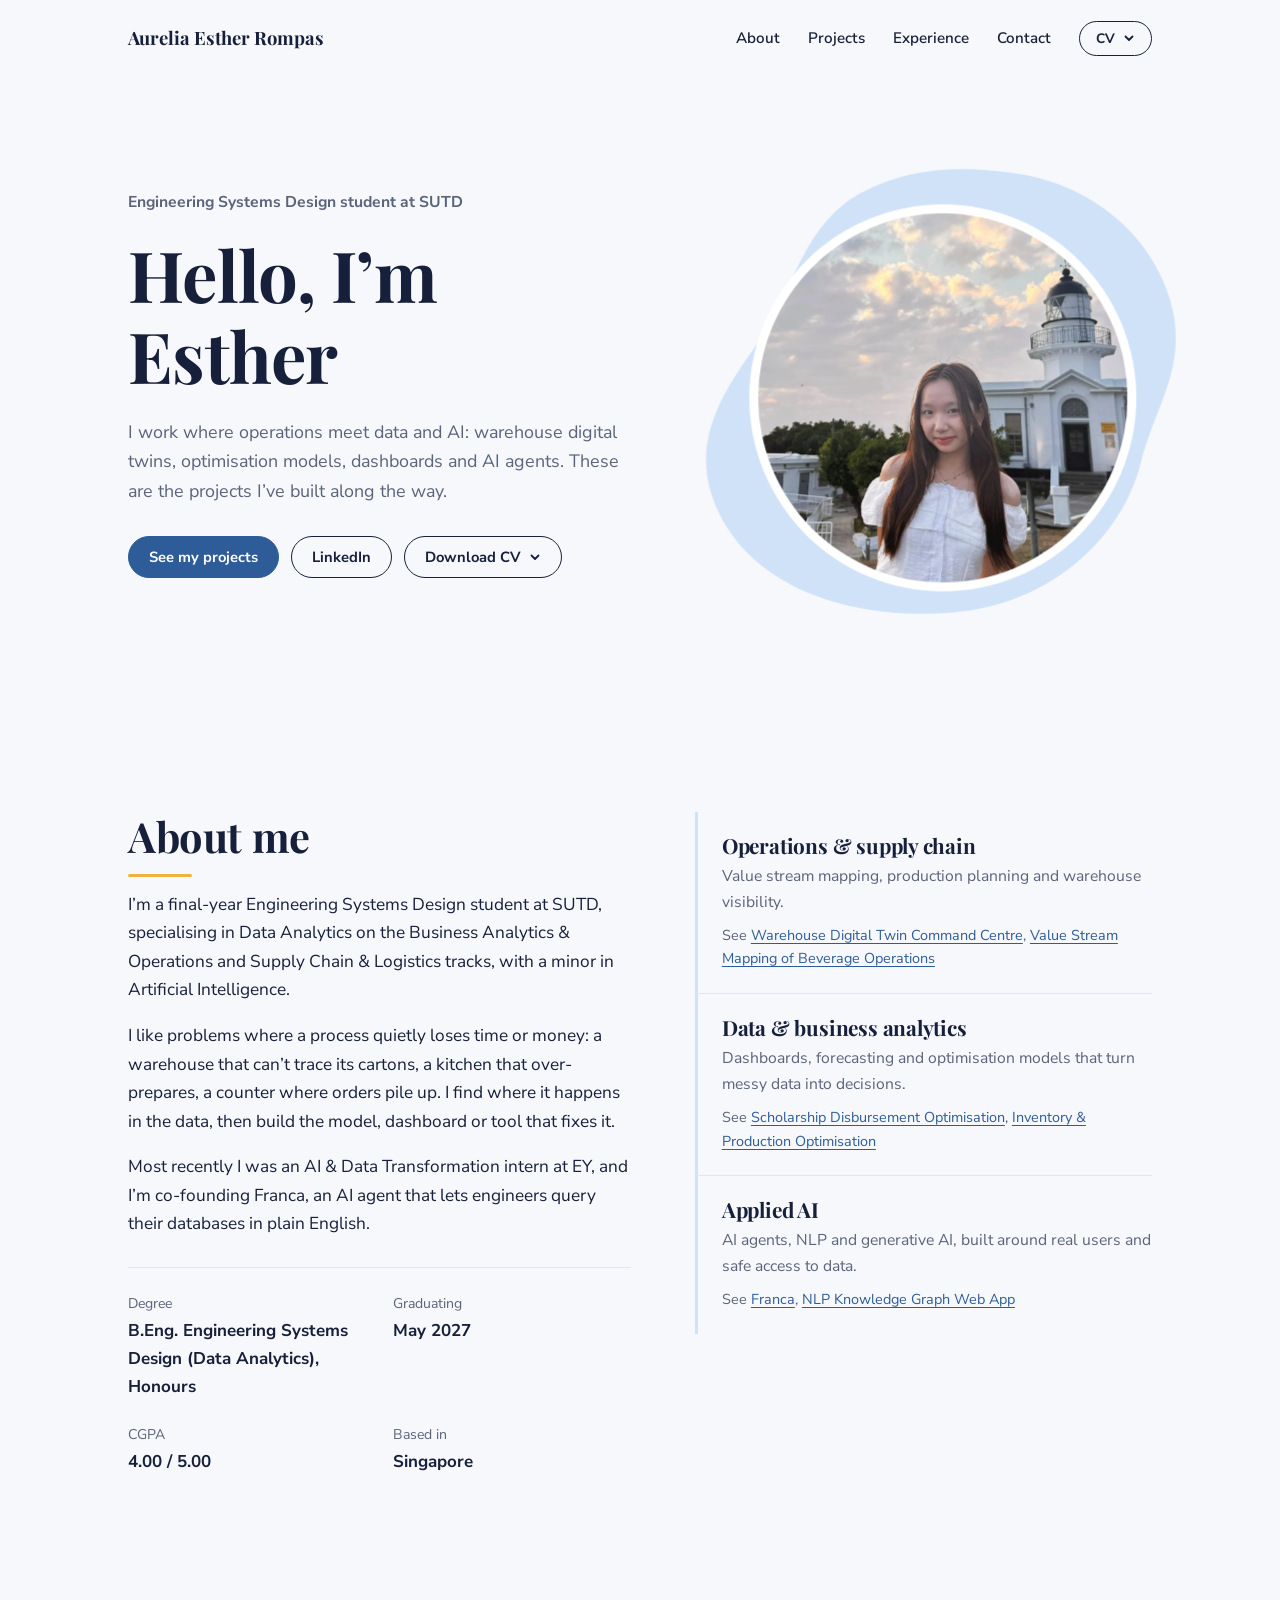
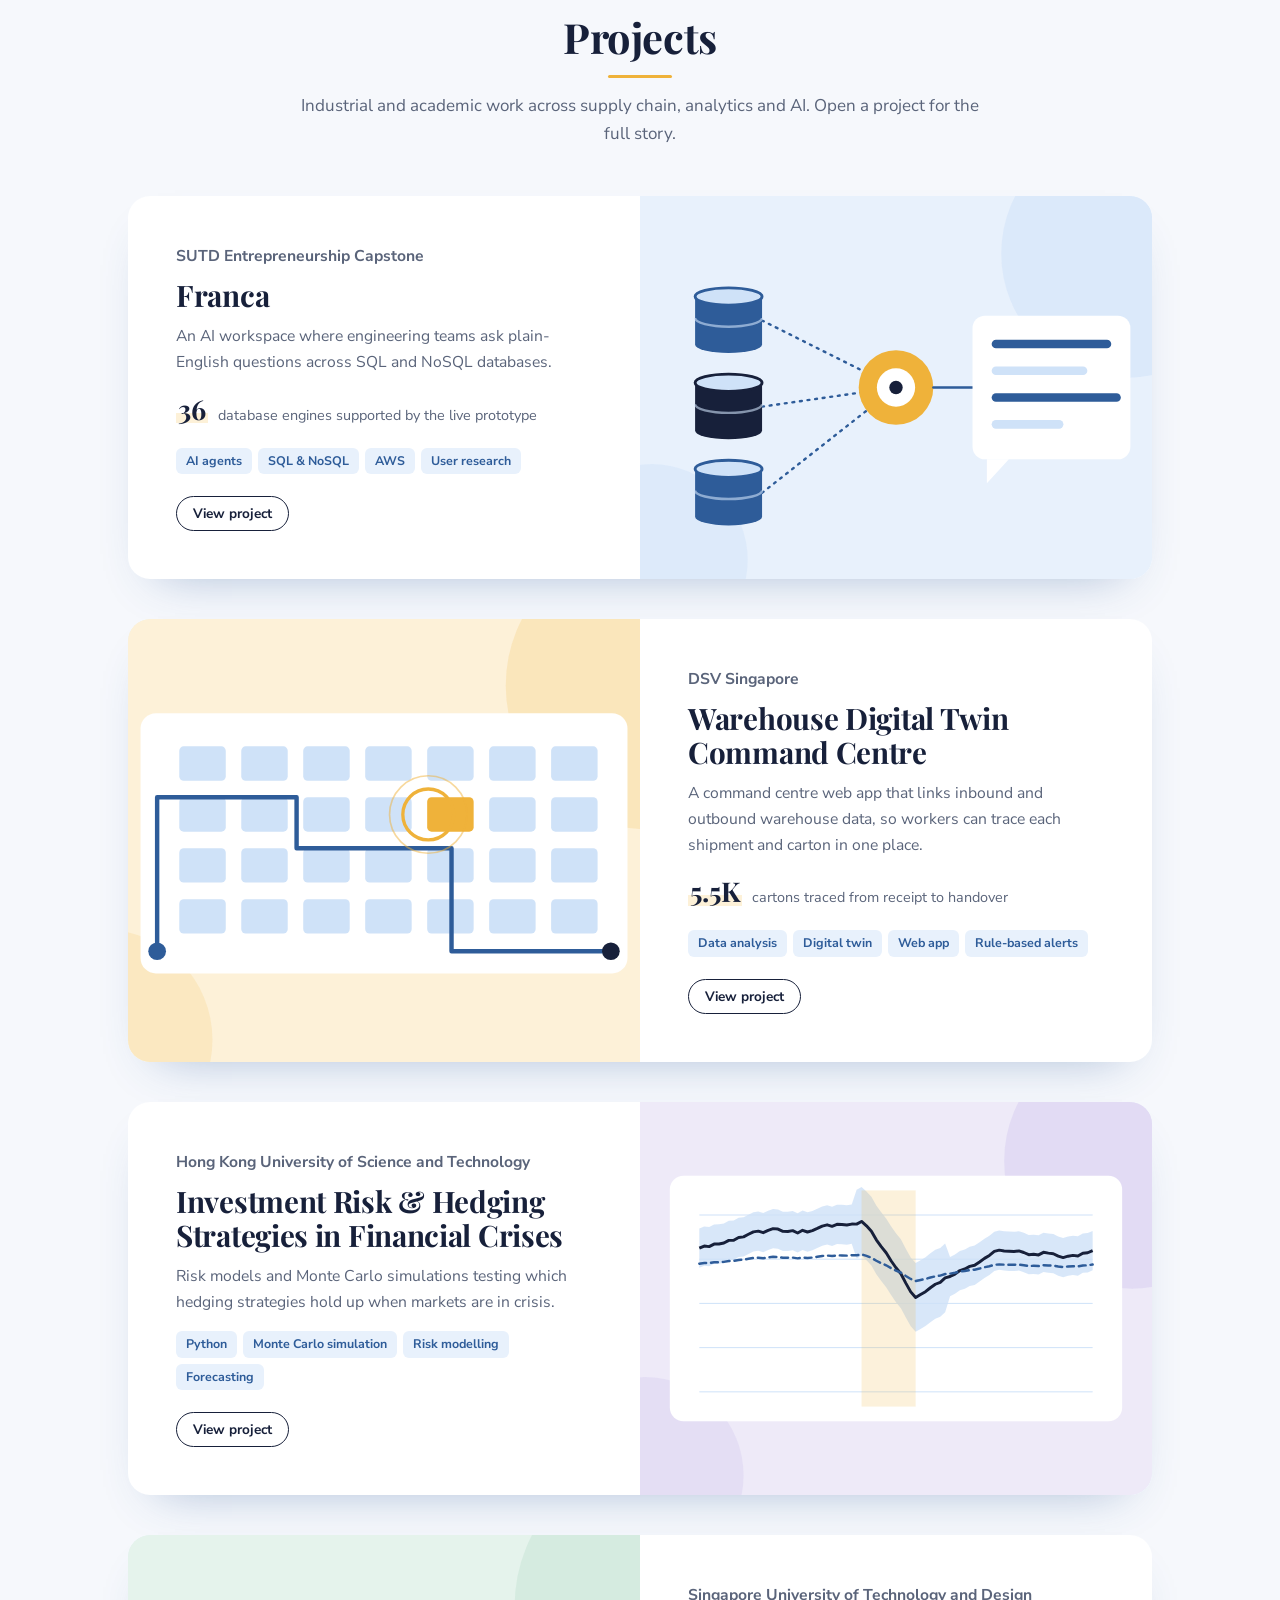
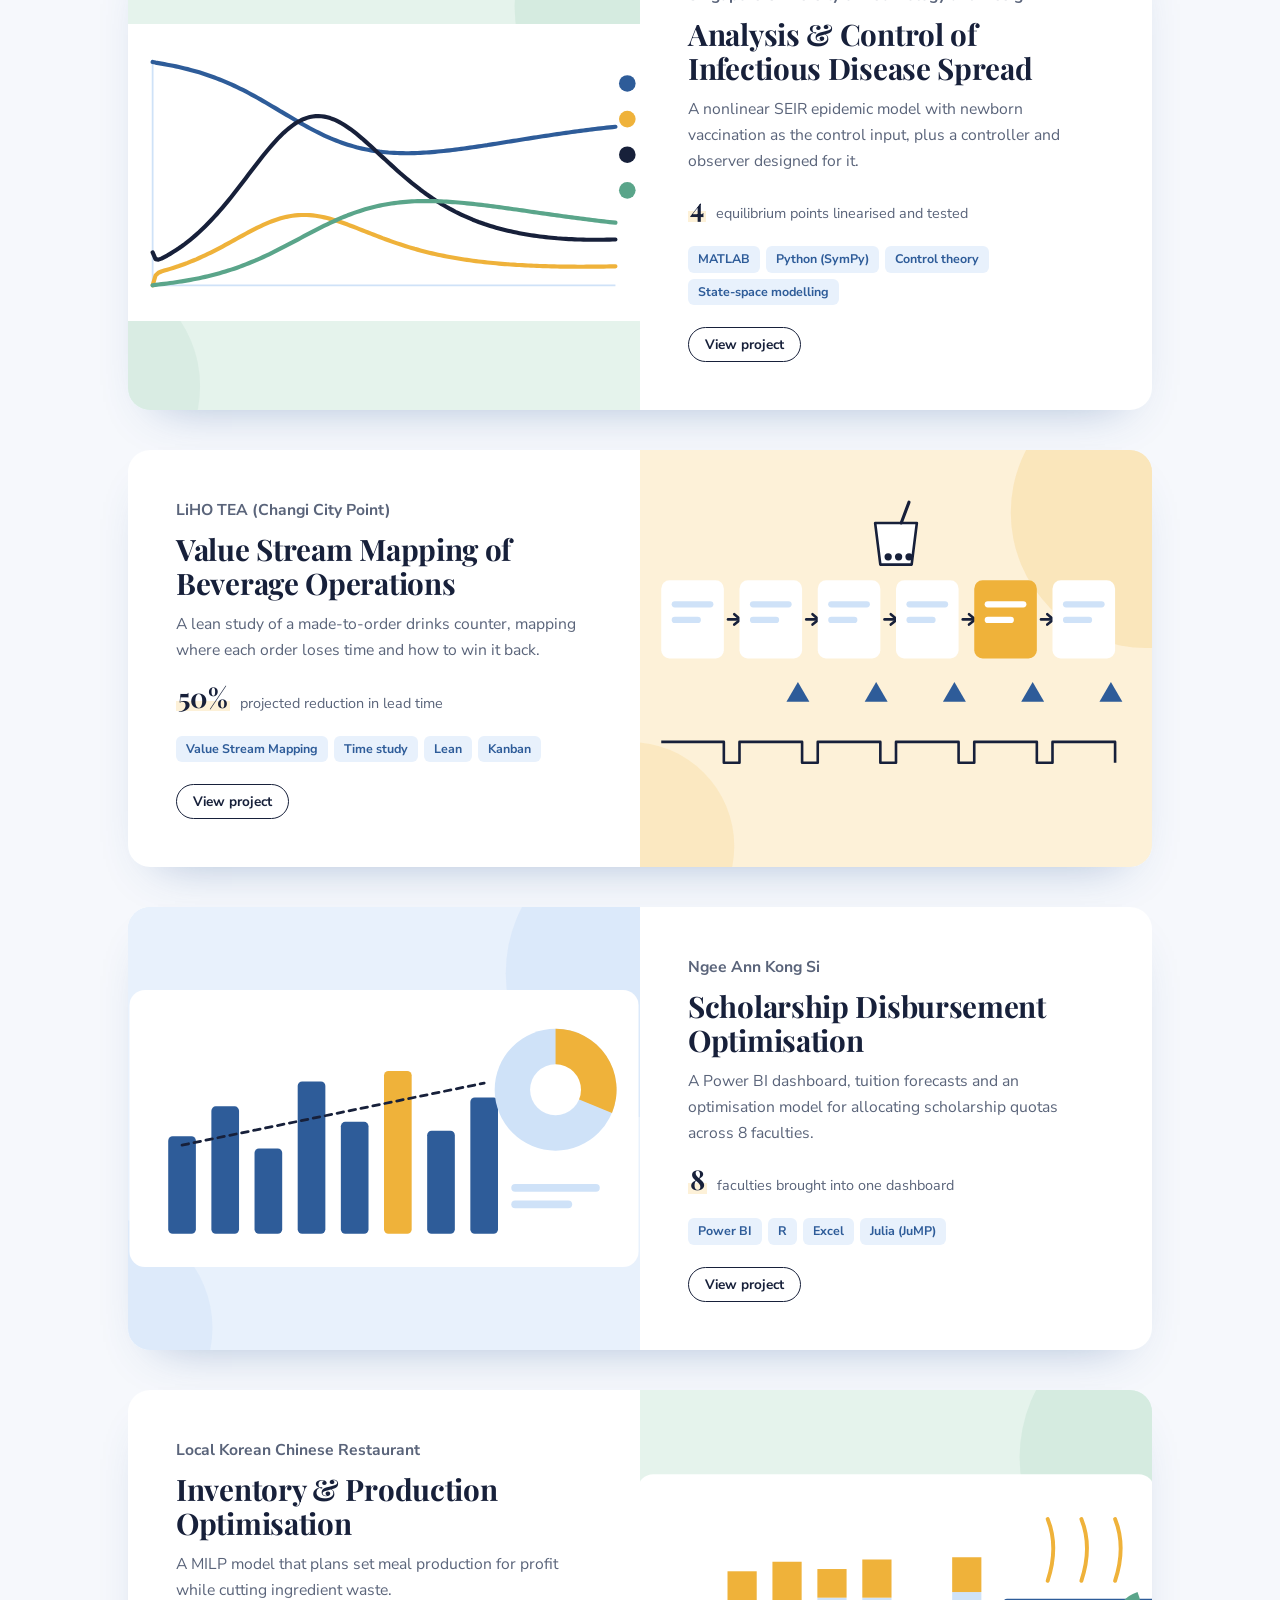
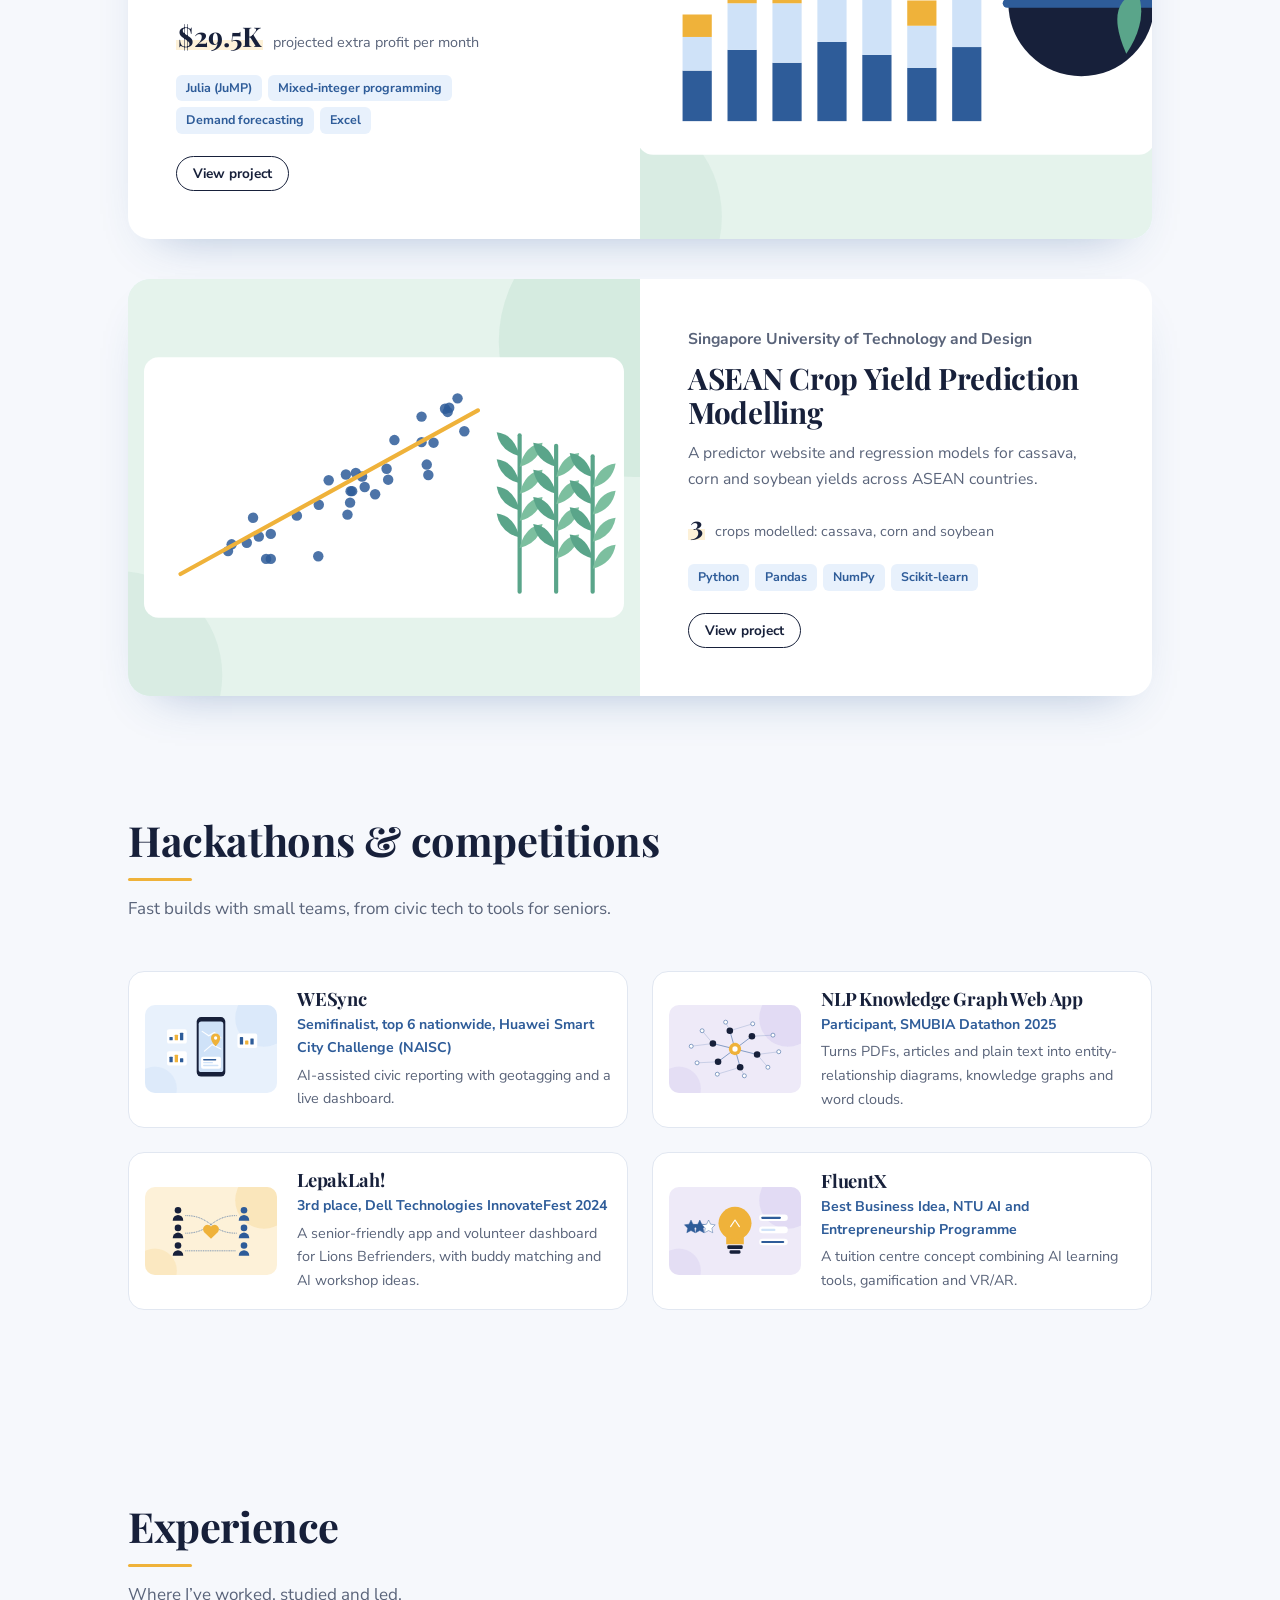
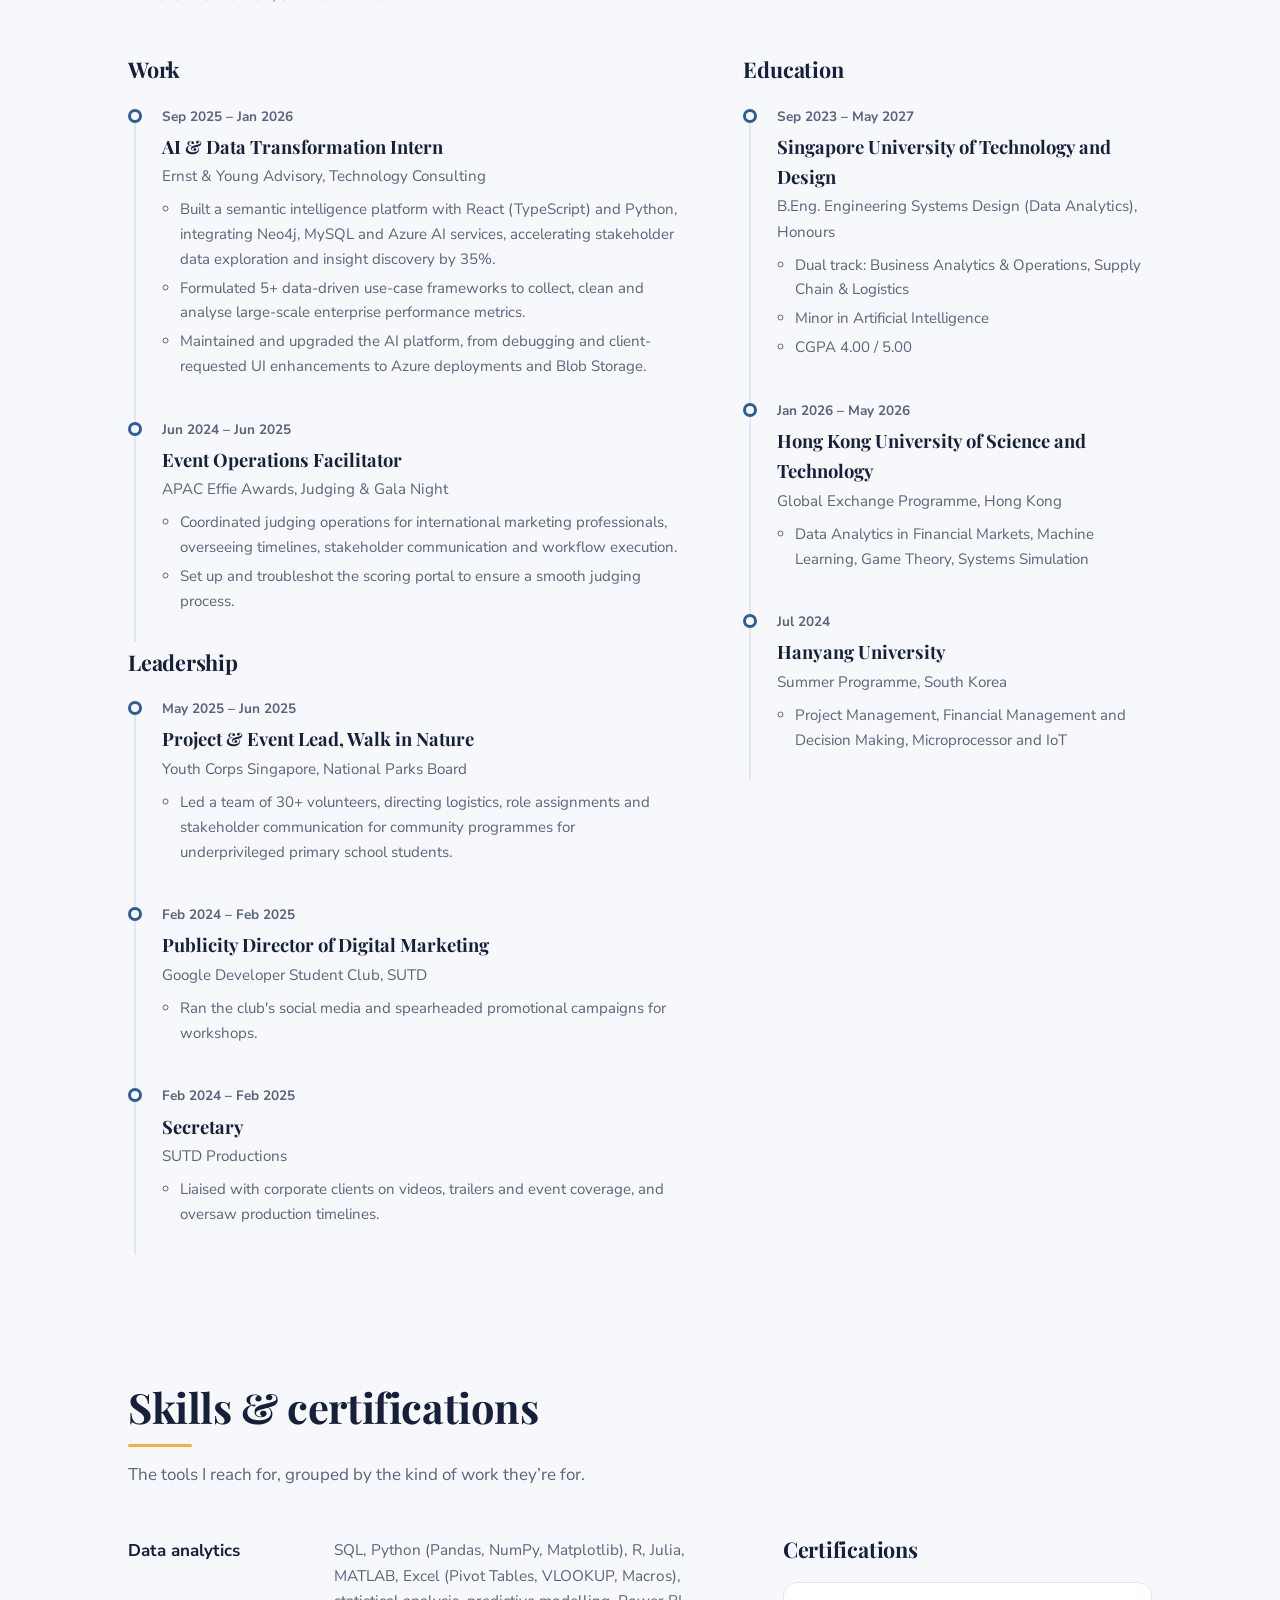
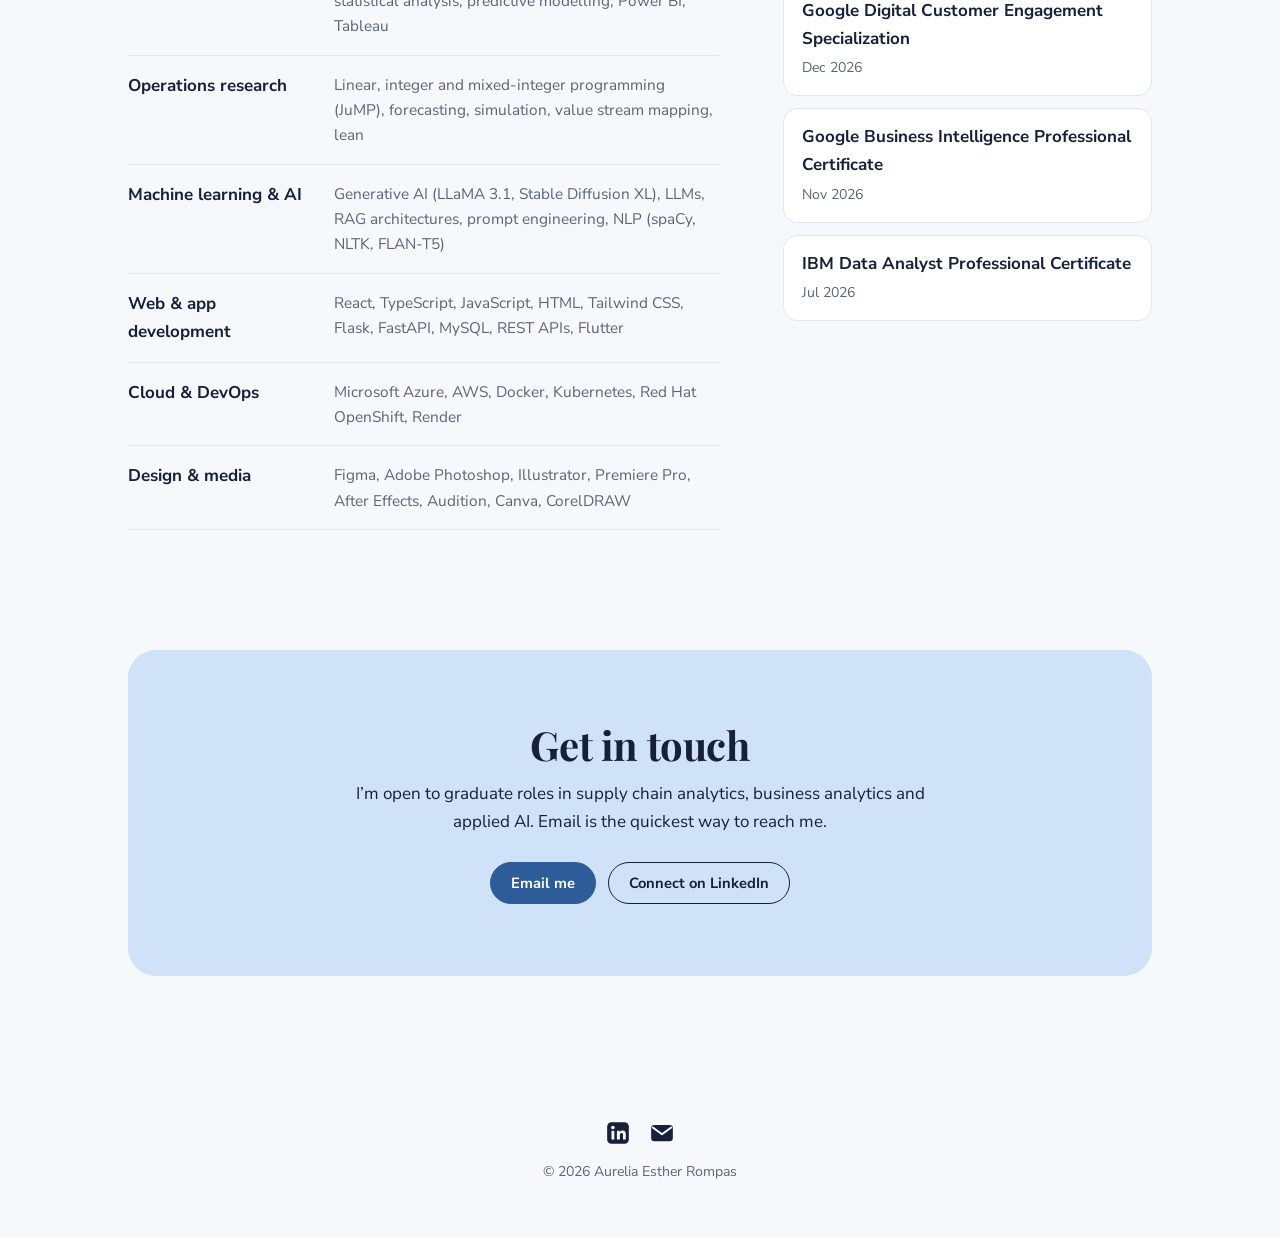
==== index.html @ e9139adc "Add files via upload intial commit" ====
<!DOCTYPE html>
<html lang="en">
<head>
  <meta charset="utf-8">
  <meta name="viewport" content="width=device-width, initial-scale=1">
  <title>Aurelia Rompas | Supply chain, analytics and AI</title>
  <meta name="description" content="Portfolio of Aurelia Esther Rompas, Engineering Systems Design student at SUTD working across supply chain, data analytics and AI.">
  <meta property="og:title" content="Aurelia Rompas | Supply chain, analytics and AI">
  <meta property="og:description" content="Portfolio of Aurelia Esther Rompas, Engineering Systems Design student at SUTD working across supply chain, data analytics and AI.">
  <link rel="icon" href="assets/img/favicon.svg" type="image/svg+xml">
  <link rel="preconnect" href="https://fonts.googleapis.com">
  <link rel="preconnect" href="https://fonts.gstatic.com" crossorigin>
  <link href="https://fonts.googleapis.com/css2?family=Nunito+Sans:opsz,wght@6..12,400;6..12,600;6..12,700;6..12,800&family=Playfair+Display:wght@600;700&display=swap" rel="stylesheet">
  <link rel="stylesheet" href="assets/css/style.css">
</head>
<body>
  <a class="skip-link" href="#main">Skip to content</a>
  <header class="site-nav">
    <div class="wrap">
      <a class="brand" href="index.html">Aurelia Esther Rompas</a>
      <button class="nav-toggle" type="button" aria-expanded="false" aria-controls="nav-links">Menu</button>
      <ul class="nav-links" id="nav-links">
        <li><a href="#about">About</a></li>
        <li><a href="#projects">Projects</a></li>
        <li><a href="#experience">Experience</a></li>
        <li><a href="#contact">Contact</a></li>
        <li><div class="cv-menu">
          <!-- CV versions: put the PDFs in assets/cv/ with these file names -->
          <button class="btn btn-small" type="button" aria-expanded="false" aria-controls="cv-nav">CV<svg class="caret" viewBox="0 0 12 12" aria-hidden="true"><path d="M2.5 4.5L6 8l3.5-3.5" fill="none" stroke="currentColor" stroke-width="1.8" stroke-linecap="round" stroke-linejoin="round"/></svg></button>
          <ul class="cv-options" id="cv-nav" hidden>
            <li><a href="assets/cv/Aurelia_Rompas_CV_General.pdf" target="_blank" rel="noopener">General</a></li>
            <li><a href="assets/cv/Aurelia_Rompas_CV_Operations_Supply_Chain.pdf" target="_blank" rel="noopener">Operations / supply chain analyst</a></li>
            <li><a href="assets/cv/Aurelia_Rompas_CV_Data_Business_Analyst.pdf" target="_blank" rel="noopener">Data / business analyst</a></li>
            <li><a href="assets/cv/Aurelia_Rompas_CV_AI_Data_Science.pdf" target="_blank" rel="noopener">AI / data science</a></li>
          </ul>
        </div></li>
      </ul>
    </div>
  </header>

  <main id="main">
    <!-- ================= HERO ================= -->
    <section class="hero" aria-labelledby="hero-title">
      <div class="wrap">
        <div class="hero-copy">
          <p class="hero-kicker">Engineering Systems Design student at SUTD</p>
          <h1 id="hero-title">Hello, I&rsquo;m Esther</h1>
          <p class="hero-lede">I work where operations meet data and AI: warehouse digital twins, optimisation models, dashboards and AI agents. These are the projects I&rsquo;ve built along the way.</p>
          <div class="hero-actions">
            <a class="btn btn-primary" href="#projects">See my projects</a>
            <a class="btn" href="https://www.linkedin.com/in/aureliaesther/" target="_blank" rel="noopener">LinkedIn</a>
            <div class="cv-menu">
          <!-- CV versions: put the PDFs in assets/cv/ with these file names -->
          <button class="btn" type="button" aria-expanded="false" aria-controls="cv-hero">Download CV<svg class="caret" viewBox="0 0 12 12" aria-hidden="true"><path d="M2.5 4.5L6 8l3.5-3.5" fill="none" stroke="currentColor" stroke-width="1.8" stroke-linecap="round" stroke-linejoin="round"/></svg></button>
          <ul class="cv-options" id="cv-hero" hidden>
            <li><a href="assets/cv/Aurelia_Rompas_CV_General.pdf" target="_blank" rel="noopener">General</a></li>
            <li><a href="assets/cv/Aurelia_Rompas_CV_Operations_Supply_Chain.pdf" target="_blank" rel="noopener">Operations / supply chain analyst</a></li>
            <li><a href="assets/cv/Aurelia_Rompas_CV_Data_Business_Analyst.pdf" target="_blank" rel="noopener">Data / business analyst</a></li>
            <li><a href="assets/cv/Aurelia_Rompas_CV_AI_Data_Science.pdf" target="_blank" rel="noopener">AI / data science</a></li>
          </ul>
        </div>
          </div>
        </div>
        <div class="hero-visual">
          <!-- Your photo is shown in a circle over the blue blob. To change it, replace
               assets/img/aurelia.webp with a square photo (about 1100 x 1100 px). -->
          <svg class="hero-art" viewBox="0 0 720 640" role="img" aria-label="Photo of Aurelia Esther Rompas at a lighthouse">
            <defs>
              <clipPath id="photo-circle"><circle cx="372" cy="322" r="250"/></clipPath>
            </defs>
            <path class="hero-blob" d="M470 18C560 30 650 90 680 190C705 280 660 330 640 410C615 510 520 600 390 612C250 625 120 580 70 480C25 390 70 320 120 250C170 180 180 90 260 45C330 8 400 8 470 18Z"/>
            <g class="hero-photo">
              <circle cx="372" cy="322" r="262" fill="#ffffff"/>
              <image href="assets/img/aurelia.webp" x="122" y="72" width="500" height="500" clip-path="url(#photo-circle)" preserveAspectRatio="xMidYMid slice"/>
            </g>
          </svg>
        </div>
      </div>
    </section>

    <!-- ================= ABOUT ================= -->
    <section class="section" id="about" aria-labelledby="about-title">
      <div class="wrap about-grid">
        <div class="about-text">
          <h2 class="section-title" id="about-title">About me</h2>
          <p>I&rsquo;m a final-year Engineering Systems Design student at SUTD, specialising in Data Analytics on the Business Analytics &amp; Operations and Supply Chain &amp; Logistics tracks, with a minor in Artificial Intelligence.</p>
          <p>I like problems where a process quietly loses time or money: a warehouse that can&rsquo;t trace its cartons, a kitchen that over-prepares, a counter where orders pile up. I find where it happens in the data, then build the model, dashboard or tool that fixes it.</p>
          <p>Most recently I was an AI &amp; Data Transformation intern at EY, and I&rsquo;m co-founding Franca, an AI agent that lets engineers query their databases in plain English.</p>
          <dl class="about-facts">
            <div><dt>Degree</dt><dd>B.Eng. Engineering Systems Design (Data Analytics), Honours</dd></div>
            <div><dt>Graduating</dt><dd>May 2027</dd></div>
            <div><dt>CGPA</dt><dd>4.00 / 5.00</dd></div>
            <div><dt>Based in</dt><dd>Singapore</dd></div>
          </dl>
        </div>
        <ul class="focus-list">
          <li>
            <h3>Operations &amp; supply chain</h3>
            <p>Value stream mapping, production planning and warehouse visibility.</p>
            <p class="see-also">See <a href="projects/dsv-digital-twin.html">Warehouse Digital Twin Command Centre</a>, <a href="projects/liho-value-stream-mapping.html">Value Stream Mapping of Beverage Operations</a></p>
          </li>
          <li>
            <h3>Data &amp; business analytics</h3>
            <p>Dashboards, forecasting and optimisation models that turn messy data into decisions.</p>
            <p class="see-also">See <a href="projects/scholarship-optimisation.html">Scholarship Disbursement Optimisation</a>, <a href="projects/restaurant-inventory-optimisation.html">Inventory &amp; Production Optimisation</a></p>
          </li>
          <li>
            <h3>Applied AI</h3>
            <p>AI agents, NLP and generative AI, built around real users and safe access to data.</p>
            <p class="see-also">See <a href="projects/franca.html">Franca</a>, <a href="projects/smubia-datathon.html">NLP Knowledge Graph Web App</a></p>
          </li>
        </ul>
      </div>
    </section>

    <!-- ================= PROJECTS =================
         Each card links to a page in the projects/ folder.
         To add a project: copy one <article class="project-card"> block and change the text, image and link. -->
    <section class="section section-tight" id="projects" aria-labelledby="projects-title">
      <div class="wrap">
        <h2 class="section-title centered" id="projects-title">Projects</h2>
        <p class="section-intro centered">Industrial and academic work across supply chain, analytics and AI. Open a project for the full story.</p>
        <div class="project-list">
        <article class="project-card">
          <div class="project-body">
            <p class="project-org">SUTD Entrepreneurship Capstone</p>
            <h3>Franca</h3>
            <p>An AI workspace where engineering teams ask plain-English questions across SQL and NoSQL databases.</p>
            <div class="project-result"><strong>36</strong><span>database engines supported by the live prototype</span></div>
            <ul class="tag-row"><li>AI agents</li><li>SQL &amp; NoSQL</li><li>AWS</li><li>User research</li></ul>
            <div><a class="btn btn-small" href="projects/franca.html">View project<span class="visually-hidden"> Franca</span></a></div>
          </div>
          <div class="project-media">
            <img src="assets/img/projects/franca.svg" alt="" width="1200" height="800" loading="lazy">
          </div>
        </article>
        <article class="project-card">
          <div class="project-body">
            <p class="project-org">DSV Singapore</p>
            <h3>Warehouse Digital Twin Command Centre</h3>
            <p>A command centre web app that links inbound and outbound warehouse data, so workers can trace each shipment and carton in one place.</p>
            <div class="project-result"><strong>5.5K</strong><span>cartons traced from receipt to handover</span></div>
            <ul class="tag-row"><li>Data analysis</li><li>Digital twin</li><li>Web app</li><li>Rule-based alerts</li></ul>
            <div><a class="btn btn-small" href="projects/dsv-digital-twin.html">View project<span class="visually-hidden"> Warehouse Digital Twin Command Centre</span></a></div>
          </div>
          <div class="project-media">
            <img src="assets/img/projects/dsv-digital-twin.svg" alt="" width="1200" height="800" loading="lazy">
          </div>
        </article>
        <article class="project-card">
          <div class="project-body">
            <p class="project-org">Hong Kong University of Science and Technology</p>
            <h3>Investment Risk &amp; Hedging Strategies in Financial Crises</h3>
            <p>Risk models and Monte Carlo simulations testing which hedging strategies hold up when markets are in crisis.</p>
            
            <ul class="tag-row"><li>Python</li><li>Monte Carlo simulation</li><li>Risk modelling</li><li>Forecasting</li></ul>
            <div><a class="btn btn-small" href="projects/investment-risk-hedging.html">View project<span class="visually-hidden"> Investment Risk &amp; Hedging Strategies in Financial Crises</span></a></div>
          </div>
          <div class="project-media">
            <img src="assets/img/projects/investment-risk-hedging.svg" alt="" width="1200" height="800" loading="lazy">
          </div>
        </article>
        <article class="project-card">
          <div class="project-body">
            <p class="project-org">Singapore University of Technology and Design</p>
            <h3>Analysis &amp; Control of Infectious Disease Spread</h3>
            <p>A nonlinear SEIR epidemic model with newborn vaccination as the control input, plus a controller and observer designed for it.</p>
            <div class="project-result"><strong>4</strong><span>equilibrium points linearised and tested</span></div>
            <ul class="tag-row"><li>MATLAB</li><li>Python (SymPy)</li><li>Control theory</li><li>State-space modelling</li></ul>
            <div><a class="btn btn-small" href="projects/seir-disease-control.html">View project<span class="visually-hidden"> Analysis &amp; Control of Infectious Disease Spread</span></a></div>
          </div>
          <div class="project-media">
            <img src="assets/img/projects/seir-disease-control.svg" alt="" width="1200" height="800" loading="lazy">
          </div>
        </article>
        <article class="project-card">
          <div class="project-body">
            <p class="project-org">LiHO TEA (Changi City Point)</p>
            <h3>Value Stream Mapping of Beverage Operations</h3>
            <p>A lean study of a made-to-order drinks counter, mapping where each order loses time and how to win it back.</p>
            <div class="project-result"><strong>50%</strong><span>projected reduction in lead time</span></div>
            <ul class="tag-row"><li>Value Stream Mapping</li><li>Time study</li><li>Lean</li><li>Kanban</li></ul>
            <div><a class="btn btn-small" href="projects/liho-value-stream-mapping.html">View project<span class="visually-hidden"> Value Stream Mapping of Beverage Operations</span></a></div>
          </div>
          <div class="project-media">
            <img src="assets/img/projects/liho-value-stream-mapping.svg" alt="" width="1200" height="800" loading="lazy">
          </div>
        </article>
        <article class="project-card">
          <div class="project-body">
            <p class="project-org">Ngee Ann Kong Si</p>
            <h3>Scholarship Disbursement Optimisation</h3>
            <p>A Power BI dashboard, tuition forecasts and an optimisation model for allocating scholarship quotas across 8 faculties.</p>
            <div class="project-result"><strong>8</strong><span>faculties brought into one dashboard</span></div>
            <ul class="tag-row"><li>Power BI</li><li>R</li><li>Excel</li><li>Julia (JuMP)</li></ul>
            <div><a class="btn btn-small" href="projects/scholarship-optimisation.html">View project<span class="visually-hidden"> Scholarship Disbursement Optimisation</span></a></div>
          </div>
          <div class="project-media">
            <img src="assets/img/projects/scholarship-optimisation.svg" alt="" width="1200" height="800" loading="lazy">
          </div>
        </article>
        <article class="project-card">
          <div class="project-body">
            <p class="project-org">Local Korean Chinese Restaurant</p>
            <h3>Inventory &amp; Production Optimisation</h3>
            <p>A MILP model that plans set meal production for profit while cutting ingredient waste.</p>
            <div class="project-result"><strong>$29.5K</strong><span>projected extra profit per month</span></div>
            <ul class="tag-row"><li>Julia (JuMP)</li><li>Mixed-integer programming</li><li>Demand forecasting</li><li>Excel</li></ul>
            <div><a class="btn btn-small" href="projects/restaurant-inventory-optimisation.html">View project<span class="visually-hidden"> Inventory &amp; Production Optimisation</span></a></div>
          </div>
          <div class="project-media">
            <img src="assets/img/projects/restaurant-inventory-optimisation.svg" alt="" width="1200" height="800" loading="lazy">
          </div>
        </article>
        <article class="project-card">
          <div class="project-body">
            <p class="project-org">Singapore University of Technology and Design</p>
            <h3>ASEAN Crop Yield Prediction Modelling</h3>
            <p>A predictor website and regression models for cassava, corn and soybean yields across ASEAN countries.</p>
            <div class="project-result"><strong>3</strong><span>crops modelled: cassava, corn and soybean</span></div>
            <ul class="tag-row"><li>Python</li><li>Pandas</li><li>NumPy</li><li>Scikit-learn</li></ul>
            <div><a class="btn btn-small" href="projects/asean-crop-yield.html">View project<span class="visually-hidden"> ASEAN Crop Yield Prediction Modelling</span></a></div>
          </div>
          <div class="project-media">
            <img src="assets/img/projects/asean-crop-yield.svg" alt="" width="1200" height="800" loading="lazy">
          </div>
        </article>
        </div>
      </div>
    </section>

    <!-- ================= HACKATHONS ================= -->
    <section class="section section-tight" aria-labelledby="hack-title">
      <div class="wrap">
        <h2 class="section-title" id="hack-title">Hackathons &amp; competitions</h2>
        <p class="section-intro">Fast builds with small teams, from civic tech to tools for seniors.</p>
        <div class="mini-grid">
        <a class="mini-card" href="projects/wesync.html">
          <img src="assets/img/projects/wesync.svg" alt="" width="1200" height="800" loading="lazy">
          <div>
            <h3>WESync</h3>
            <p class="award">Semifinalist, top 6 nationwide, Huawei Smart City Challenge (NAISC)</p>
            <p>AI-assisted civic reporting with geotagging and a live dashboard.</p>
          </div>
        </a>
        <a class="mini-card" href="projects/smubia-datathon.html">
          <img src="assets/img/projects/smubia-datathon.svg" alt="" width="1200" height="800" loading="lazy">
          <div>
            <h3>NLP Knowledge Graph Web App</h3>
            <p class="award">Participant, SMUBIA Datathon 2025</p>
            <p>Turns PDFs, articles and plain text into entity-relationship diagrams, knowledge graphs and word clouds.</p>
          </div>
        </a>
        <a class="mini-card" href="projects/lepaklah.html">
          <img src="assets/img/projects/lepaklah.svg" alt="" width="1200" height="800" loading="lazy">
          <div>
            <h3>LepakLah!</h3>
            <p class="award">3rd place, Dell Technologies InnovateFest 2024</p>
            <p>A senior-friendly app and volunteer dashboard for Lions Befrienders, with buddy matching and AI workshop ideas.</p>
          </div>
        </a>
        <a class="mini-card" href="projects/fluentx.html">
          <img src="assets/img/projects/fluentx.svg" alt="" width="1200" height="800" loading="lazy">
          <div>
            <h3>FluentX</h3>
            <p class="award">Best Business Idea, NTU AI and Entrepreneurship Programme</p>
            <p>A tuition centre concept combining AI learning tools, gamification and VR/AR.</p>
          </div>
        </a>
        </div>
      </div>
    </section>

    <!-- ================= EXPERIENCE ================= -->
    <section class="section" id="experience" aria-labelledby="exp-title">
      <div class="wrap">
        <h2 class="section-title" id="exp-title">Experience</h2>
        <p class="section-intro">Where I&rsquo;ve worked, studied and led.</p>
        <div class="timeline-cols">
          <div>
            <h3 class="timeline-heading">Work</h3>
            <ol class="timeline">
          <li>
            <span class="when">Sep 2025 – Jan 2026</span>
            <h4>AI &amp; Data Transformation Intern</h4>
            <p class="where">Ernst &amp; Young Advisory, Technology Consulting</p>
            <ul><li>Built a semantic intelligence platform with React (TypeScript) and Python, integrating Neo4j, MySQL and Azure AI services, accelerating stakeholder data exploration and insight discovery by 35%.</li><li>Formulated 5+ data-driven use-case frameworks to collect, clean and analyse large-scale enterprise performance metrics.</li><li>Maintained and upgraded the AI platform, from debugging and client-requested UI enhancements to Azure deployments and Blob Storage.</li></ul>
          </li>
          <li>
            <span class="when">Jun 2024 – Jun 2025</span>
            <h4>Event Operations Facilitator</h4>
            <p class="where">APAC Effie Awards, Judging &amp; Gala Night</p>
            <ul><li>Coordinated judging operations for international marketing professionals, overseeing timelines, stakeholder communication and workflow execution.</li><li>Set up and troubleshot the scoring portal to ensure a smooth judging process.</li></ul>
          </li>
            </ol>
            <h3 class="timeline-heading">Leadership</h3>
            <ol class="timeline">
          <li>
            <span class="when">May 2025 – Jun 2025</span>
            <h4>Project &amp; Event Lead, Walk in Nature</h4>
            <p class="where">Youth Corps Singapore, National Parks Board</p>
            <ul><li>Led a team of 30+ volunteers, directing logistics, role assignments and stakeholder communication for community programmes for underprivileged primary school students.</li></ul>
          </li>
          <li>
            <span class="when">Feb 2024 – Feb 2025</span>
            <h4>Publicity Director of Digital Marketing</h4>
            <p class="where">Google Developer Student Club, SUTD</p>
            <ul><li>Ran the club&#x27;s social media and spearheaded promotional campaigns for workshops.</li></ul>
          </li>
          <li>
            <span class="when">Feb 2024 – Feb 2025</span>
            <h4>Secretary</h4>
            <p class="where">SUTD Productions</p>
            <ul><li>Liaised with corporate clients on videos, trailers and event coverage, and oversaw production timelines.</li></ul>
          </li>
            </ol>
          </div>
          <div>
            <h3 class="timeline-heading">Education</h3>
            <ol class="timeline">
          <li>
            <span class="when">Sep 2023 – May 2027</span>
            <h4>Singapore University of Technology and Design</h4>
            <p class="where">B.Eng. Engineering Systems Design (Data Analytics), Honours</p>
            <ul><li>Dual track: Business Analytics &amp; Operations, Supply Chain &amp; Logistics</li><li>Minor in Artificial Intelligence</li><li>CGPA 4.00 / 5.00</li></ul>
          </li>
          <li>
            <span class="when">Jan 2026 – May 2026</span>
            <h4>Hong Kong University of Science and Technology</h4>
            <p class="where">Global Exchange Programme, Hong Kong</p>
            <ul><li>Data Analytics in Financial Markets, Machine Learning, Game Theory, Systems Simulation</li></ul>
          </li>
          <li>
            <span class="when">Jul 2024</span>
            <h4>Hanyang University</h4>
            <p class="where">Summer Programme, South Korea</p>
            <ul><li>Project Management, Financial Management and Decision Making, Microprocessor and IoT</li></ul>
          </li>
            </ol>
          </div>
        </div>
      </div>
    </section>

    <!-- ================= SKILLS ================= -->
    <section class="section section-tight" id="skills" aria-labelledby="skills-title">
      <div class="wrap">
        <h2 class="section-title" id="skills-title">Skills &amp; certifications</h2>
        <p class="section-intro">The tools I reach for, grouped by the kind of work they&rsquo;re for.</p>
        <div class="skills-grid">
          <dl class="skill-groups">
            <div><dt>Data analytics</dt><dd>SQL, Python (Pandas, NumPy, Matplotlib), R, Julia, MATLAB, Excel (Pivot Tables, VLOOKUP, Macros), statistical analysis, predictive modelling, Power BI, Tableau</dd></div>
            <div><dt>Operations research</dt><dd>Linear, integer and mixed-integer programming (JuMP), forecasting, simulation, value stream mapping, lean</dd></div>
            <div><dt>Machine learning &amp; AI</dt><dd>Generative AI (LLaMA 3.1, Stable Diffusion XL), LLMs, RAG architectures, prompt engineering, NLP (spaCy, NLTK, FLAN-T5)</dd></div>
            <div><dt>Web &amp; app development</dt><dd>React, TypeScript, JavaScript, HTML, Tailwind CSS, Flask, FastAPI, MySQL, REST APIs, Flutter</dd></div>
            <div><dt>Cloud &amp; DevOps</dt><dd>Microsoft Azure, AWS, Docker, Kubernetes, Red Hat OpenShift, Render</dd></div>
            <div><dt>Design &amp; media</dt><dd>Figma, Adobe Photoshop, Illustrator, Premiere Pro, After Effects, Audition, Canva, CorelDRAW</dd></div>
          </dl>
          <div>
            <h3 class="timeline-heading">Certifications</h3>
            <ul class="cert-list">
              <li><strong>Google Digital Customer Engagement Specialization</strong><span>Dec 2026</span></li>
              <li><strong>Google Business Intelligence Professional Certificate</strong><span>Nov 2026</span></li>
              <li><strong>IBM Data Analyst Professional Certificate</strong><span>Jul 2026</span></li>
            </ul>
          </div>
        </div>
      </div>
    </section>

    <!-- ================= CONTACT ================= -->
    <section class="section section-tight" id="contact" aria-labelledby="contact-title">
      <div class="wrap">
        <div class="contact">
          <h2 id="contact-title">Get in touch</h2>
          <p>I&rsquo;m open to graduate roles in supply chain analytics, business analytics and applied AI. Email is the quickest way to reach me.</p>
          <div class="hero-actions">
            <a class="btn btn-primary" href="mailto:aerompas2@gmail.com">Email me</a>
            <a class="btn" href="https://www.linkedin.com/in/aureliaesther/" target="_blank" rel="noopener">Connect on LinkedIn</a>
          </div>
        </div>
      </div>
    </section>
  </main>

  <footer class="site-footer">
    <div class="social">
      <a href="https://www.linkedin.com/in/aureliaesther/" target="_blank" rel="noopener" aria-label="LinkedIn"><svg viewBox="0 0 24 24" aria-hidden="true"><rect x="2" y="2" width="20" height="20" rx="4" fill="currentColor"/><rect x="6" y="10" width="2.6" height="8" fill="#fff"/><circle cx="7.3" cy="6.9" r="1.6" fill="#fff"/><path d="M11 10h2.5v1.2c.5-.8 1.5-1.4 2.8-1.4 2.2 0 2.9 1.4 2.9 3.6V18h-2.6v-4.1c0-1-.2-1.9-1.3-1.9-1.2 0-1.6.8-1.6 2V18H11z" fill="#fff"/></svg></a>
      <a href="mailto:aerompas2@gmail.com" aria-label="Email"><svg viewBox="0 0 24 24" aria-hidden="true"><rect x="2" y="4.5" width="20" height="15" rx="3" fill="currentColor"/><path d="M3.5 7l8.5 6.2L20.5 7" fill="none" stroke="#fff" stroke-width="1.8" stroke-linecap="round" stroke-linejoin="round"/></svg></a>
      <!-- To show a GitHub icon, replace YOUR-USERNAME and remove the comment markers around the next line:
      <a href="https://github.com/YOUR-USERNAME" target="_blank" rel="noopener" aria-label="GitHub"><svg viewBox="0 0 24 24" aria-hidden="true"><path fill="currentColor" d="M12 1.8a10.2 10.2 0 0 0-3.2 19.9c.5.1.7-.2.7-.5v-1.8c-2.8.6-3.4-1.2-3.4-1.2-.5-1.2-1.1-1.5-1.1-1.5-.9-.6.1-.6.1-.6 1 .1 1.6 1 1.6 1 .9 1.6 2.4 1.1 3 .9.1-.7.4-1.1.6-1.4-2.3-.3-4.6-1.1-4.6-5 0-1.1.4-2 1-2.7-.1-.3-.4-1.3.1-2.7 0 0 .9-.3 2.8 1a9.6 9.6 0 0 1 5.1 0c1.9-1.3 2.8-1 2.8-1 .6 1.4.2 2.4.1 2.7.7.7 1 1.6 1 2.7 0 3.9-2.4 4.7-4.6 5 .4.3.7.9.7 1.9v2.8c0 .3.2.6.7.5A10.2 10.2 0 0 0 12 1.8z"/></svg></a>
      -->
    </div>
    <p>&copy; <span data-year>2026</span> Aurelia Esther Rompas</p>
  </footer>
  <script src="assets/js/main.js"></script>
</body>
</html>
---- assets/css/style.css ----
/* =========================================================
   Aurelia Rompas — portfolio styles
   Colours, fonts and spacing live in the :root block below.
   Change a value there and it updates across every page.
   ========================================================= */

:root {
  --paper: #f6f8fc;        /* page background */
  --ink: #17203a;          /* headings and main text */
  --slate: #5a647a;        /* secondary text */
  --sky: #cfe2f8;          /* the photo blob and soft fills */
  --sky-soft: #e8f1fc;
  --harbour: #2e5c99;      /* links and primary buttons */
  --marigold: #efb23a;     /* accent underline and result figures */
  --marigold-soft: #fdf1d8;
  --line: #e1e7f1;
  --white: #ffffff;

  --serif: "Playfair Display", Georgia, "Times New Roman", serif;
  --sans: "Nunito Sans", "Segoe UI", system-ui, -apple-system, sans-serif;

  --wrap: 1120px;
  --gutter: clamp(20px, 5vw, 48px);
  --shadow: 0 22px 48px -30px rgba(46, 92, 153, 0.45);
}

*,
*::before,
*::after { box-sizing: border-box; }

html { scroll-behavior: smooth; }

body {
  margin: 0;
  background: var(--paper);
  color: var(--ink);
  font-family: var(--sans);
  font-size: 17px;
  line-height: 1.65;
  -webkit-font-smoothing: antialiased;
}

img, svg { display: block; max-width: 100%; }
img { height: auto; }

a { color: var(--harbour); text-decoration-thickness: 1px; text-underline-offset: 3px; }
a:hover { color: var(--ink); }

:focus-visible {
  outline: 3px solid var(--marigold);
  outline-offset: 3px;
  border-radius: 6px;
}

h1, h2, h3 {
  font-family: var(--serif);
  font-weight: 700;
  line-height: 1.15;
  margin: 0;
  letter-spacing: -0.01em;
}

p { margin: 0 0 1em; }

.wrap {
  width: 100%;
  max-width: var(--wrap);
  margin: 0 auto;
  padding: 0 var(--gutter);
}

.skip-link {
  position: absolute;
  left: -999px;
  top: 8px;
  background: var(--ink);
  color: var(--white);
  padding: 8px 14px;
  border-radius: 8px;
  z-index: 100;
}
.skip-link:focus { left: 8px; }

/* ---------- Navigation ---------- */

.site-nav {
  position: relative;
  z-index: 20;
}
.site-nav .wrap {
  display: flex;
  align-items: center;
  justify-content: space-between;
  min-height: 76px;
}
.brand {
  font-family: var(--serif);
  font-weight: 700;
  font-size: 1.15rem;
  color: var(--ink);
  text-decoration: none;
}
.nav-links {
  display: flex;
  align-items: center;
  gap: 28px;
  list-style: none;
  margin: 0;
  padding: 0;
}
.nav-links a {
  color: var(--ink);
  text-decoration: none;
  font-size: 0.95rem;
  font-weight: 600;
}
.nav-links a:hover { color: var(--harbour); }
.nav-toggle {
  display: none;
  background: none;
  border: 1.5px solid var(--ink);
  border-radius: 10px;
  padding: 7px 12px;
  font: 600 0.9rem var(--sans);
  color: var(--ink);
  cursor: pointer;
}

/* ---------- Buttons ---------- */

.btn {
  display: inline-flex;
  align-items: center;
  gap: 8px;
  padding: 10px 20px;
  border-radius: 999px;
  font: 700 0.92rem var(--sans);
  text-decoration: none;
  border: 1.5px solid var(--ink);
  color: var(--ink);
  background: transparent;
  transition: background-color 0.2s, color 0.2s;
}
.btn:hover { background: var(--ink); color: var(--white); }
.btn-primary {
  background: var(--harbour);
  border-color: var(--harbour);
  color: var(--white);
}
.btn-primary:hover { background: var(--ink); border-color: var(--ink); }
.btn-small { padding: 7px 16px; font-size: 0.85rem; }

/* ---------- Hero ---------- */

.hero {
  position: relative;
  overflow-x: clip;     /* let the CV menu drop below the hero */
  overflow-y: visible;
}
.hero .wrap {
  display: grid;
  grid-template-columns: minmax(0, 1.05fr) minmax(0, 1fr);
  align-items: center;
  gap: 32px;
  min-height: min(640px, 86vh);
}
.hero-copy { padding: 48px 0 72px; }
.hero-kicker {
  color: var(--slate);
  font-weight: 700;
  font-size: 0.98rem;
  margin-bottom: 18px;
}
.hero h1 {
  font-size: clamp(2.6rem, 5.6vw, 4.4rem);
  margin-bottom: 22px;
}
.hero-lede {
  color: var(--slate);
  font-size: 1.12rem;
  max-width: 34em;
  margin-bottom: 30px;
}
.hero-actions { display: flex; flex-wrap: wrap; gap: 12px; }

.hero-visual {
  position: relative;
  display: flex;
  justify-content: flex-end;
}
.hero-art {
  width: calc(100% + var(--gutter));
  max-width: 660px;
  margin-right: calc(-1 * var(--gutter));
  height: auto;
  overflow: visible;
}
.hero-blob { fill: var(--sky); }

/* the one orchestrated moment: blob settles, photo rises, words follow */
@media (prefers-reduced-motion: no-preference) {
  .hero-blob { transform-box: fill-box; transform-origin: center; animation: blob-in 1.1s cubic-bezier(.2,.7,.2,1) both; }
  .hero-photo { animation: photo-in 1s 0.25s cubic-bezier(.2,.7,.2,1) both; }
  .hero-copy > * { animation: copy-in 0.8s cubic-bezier(.2,.7,.2,1) both; }
  .hero-copy > *:nth-child(2) { animation-delay: 0.08s; }
  .hero-copy > *:nth-child(3) { animation-delay: 0.16s; }
  .hero-copy > *:nth-child(4) { animation-delay: 0.24s; }
}
@keyframes blob-in { from { transform: scale(0.86) rotate(-8deg); opacity: 0; } }
@keyframes photo-in { from { transform: translateY(40px); opacity: 0; } }
@keyframes copy-in { from { transform: translateY(14px); opacity: 0; } }

/* ---------- Sections ---------- */

.section { padding: 96px 0; }
.section-tight { padding-top: 24px; }

.section-title {
  font-size: clamp(2rem, 3.6vw, 2.6rem);
  margin-bottom: 14px;
}
.section-title.centered { text-align: center; }
.section-title::after {
  content: "";
  display: block;
  width: 64px;
  height: 3px;
  margin-top: 14px;
  background: var(--marigold);
  border-radius: 2px;
}
.section-title.centered::after { margin-left: auto; margin-right: auto; }
.section-intro {
  color: var(--slate);
  max-width: 40em;
  margin-bottom: 48px;
}
.section-intro.centered { margin-left: auto; margin-right: auto; text-align: center; }

/* ---------- About ---------- */

.about-grid {
  display: grid;
  grid-template-columns: minmax(0, 1.1fr) minmax(0, 1fr);
  gap: 64px;
  align-items: start;
}
.about-text p { font-size: 1.08rem; }
.about-facts {
  display: grid;
  grid-template-columns: repeat(2, minmax(0, 1fr));
  gap: 22px 28px;
  margin-top: 28px;
  padding-top: 24px;
  border-top: 1px solid var(--line);
}
.about-facts dt { color: var(--slate); font-size: 0.88rem; }
.about-facts dd { margin: 2px 0 0; font-weight: 700; }

.focus-list { list-style: none; margin: 0; padding: 0; }
.focus-list li {
  padding: 22px 0 22px 24px;
  border-left: 3px solid var(--sky);
  position: relative;
}
.focus-list li + li { border-top: 1px solid var(--line); }
.focus-list h3 { font-size: 1.3rem; margin-bottom: 6px; }
.focus-list p { color: var(--slate); margin: 0 0 8px; font-size: 0.98rem; }
.focus-list .see-also { font-size: 0.9rem; margin: 0; }

/* ---------- Project cards (home page) ---------- */

.project-list { display: grid; gap: 40px; }

.project-card {
  display: grid;
  grid-template-columns: 1fr 1fr;
  background: var(--white);
  border-radius: 22px;
  overflow: hidden;
  box-shadow: var(--shadow);
  min-height: 340px;
}
.project-card:nth-child(even) .project-media { order: -1; }
.project-body {
  padding: clamp(28px, 4vw, 48px);
  display: flex;
  flex-direction: column;
  justify-content: center;
}
.project-org { color: var(--slate); font-size: 0.9rem; font-weight: 700; margin-bottom: 8px; }
.project-card h3 { font-size: clamp(1.45rem, 2.4vw, 1.85rem); margin-bottom: 12px; }
.project-card p { color: var(--slate); font-size: 0.98rem; }
.project-result {
  display: flex;
  align-items: baseline;
  gap: 10px;
  margin: 4px 0 20px;
}
.project-result strong {
  font-family: var(--serif);
  font-size: 1.7rem;
  line-height: 1;
  color: var(--ink);
  background: linear-gradient(transparent 62%, var(--marigold-soft) 62%);
  padding: 0 2px;
}
.project-result span { color: var(--slate); font-size: 0.9rem; }
.project-media { background: var(--sky-soft); }
.project-media img { width: 100%; height: 100%; object-fit: cover; }

.tag-row { display: flex; flex-wrap: wrap; gap: 6px; list-style: none; margin: 0 0 22px; padding: 0; }
.tag-row li {
  font-size: 0.78rem;
  font-weight: 700;
  color: var(--harbour);
  background: var(--sky-soft);
  padding: 3px 10px;
  border-radius: 6px;
}

/* compact cards for hackathons */
.mini-grid {
  display: grid;
  grid-template-columns: repeat(2, minmax(0, 1fr));
  gap: 24px;
}
.mini-card {
  display: grid;
  grid-template-columns: 132px 1fr;
  gap: 20px;
  align-items: center;
  background: var(--white);
  border: 1px solid var(--line);
  border-radius: 16px;
  padding: 16px;
  text-decoration: none;
  color: var(--ink);
  transition: border-color 0.2s;
}
.mini-card:hover { border-color: var(--harbour); color: var(--ink); }
.mini-card img { border-radius: 10px; aspect-ratio: 3 / 2; object-fit: cover; }
.mini-card h3 { font-size: 1.15rem; margin-bottom: 4px; }
.mini-card .award { font-weight: 700; font-size: 0.88rem; color: var(--harbour); margin: 0 0 4px; }
.mini-card p { font-size: 0.9rem; color: var(--slate); margin: 0; }

/* ---------- Experience timeline ---------- */

.timeline-cols {
  display: grid;
  grid-template-columns: minmax(0, 1.35fr) minmax(0, 1fr);
  gap: 64px;
}
.timeline-heading { font-size: 1.35rem; margin-bottom: 20px; }
.timeline { list-style: none; margin: 0; padding: 0; position: relative; }
.timeline::before {
  content: "";
  position: absolute;
  left: 6px;
  top: 8px;
  bottom: 8px;
  width: 2px;
  background: var(--line);
}
.timeline > li { position: relative; padding: 0 0 32px 34px; }
.timeline > li::before {
  content: "";
  position: absolute;
  left: 0;
  top: 7px;
  width: 14px;
  height: 14px;
  border-radius: 50%;
  background: var(--paper);
  border: 3px solid var(--harbour);
}
.timeline .when { font-size: 0.85rem; font-weight: 700; color: var(--slate); }
.timeline h4 { font-family: var(--serif); font-size: 1.15rem; margin: 2px 0 2px; }
.timeline .where { color: var(--slate); font-size: 0.95rem; margin-bottom: 8px; }
.timeline ul { margin: 0; padding-left: 18px; color: var(--slate); font-size: 0.94rem; }
.timeline ul li { margin-bottom: 4px; }

/* ---------- Skills ---------- */

.skills-grid {
  display: grid;
  grid-template-columns: minmax(0, 1.6fr) minmax(0, 1fr);
  gap: 64px;
}
.skill-groups { margin: 0; }
.skill-groups div {
  display: grid;
  grid-template-columns: 190px 1fr;
  gap: 16px;
  padding: 16px 0;
  border-bottom: 1px solid var(--line);
}
.skill-groups div:first-child { padding-top: 0; }
.skill-groups dt { font-weight: 700; }
.skill-groups dd { margin: 0; color: var(--slate); font-size: 0.96rem; }

.cert-list { list-style: none; margin: 0; padding: 0; }
.cert-list li {
  background: var(--white);
  border: 1px solid var(--line);
  border-radius: 14px;
  padding: 14px 18px;
  margin-bottom: 12px;
}
.cert-list strong { display: block; font-weight: 700; }
.cert-list span { color: var(--slate); font-size: 0.88rem; }

/* ---------- Contact / footer ---------- */

.contact {
  background: var(--sky);
  border-radius: 28px;
  padding: clamp(40px, 6vw, 72px);
  text-align: center;
}
.contact h2 { font-size: clamp(1.9rem, 3.4vw, 2.5rem); margin-bottom: 12px; }
.contact p { max-width: 34em; margin: 0 auto 26px; color: var(--ink); }
.contact .hero-actions { justify-content: center; }

.site-footer { padding: 48px 0 40px; text-align: center; color: var(--slate); font-size: 0.88rem; }
.social { display: flex; justify-content: center; gap: 18px; margin-bottom: 14px; }
.social a { color: var(--ink); }
.social a:hover { color: var(--harbour); }
.social svg { width: 26px; height: 26px; }

/* ---------- Project detail pages ---------- */

.detail-header { padding-top: 40px; padding-bottom: 36px; }
.back-link {
  display: inline-flex;
  align-items: center;
  gap: 6px;
  font-weight: 700;
  font-size: 0.92rem;
  text-decoration: none;
  margin-bottom: 28px;
}
.back-link svg { width: 16px; height: 16px; }
.detail-header .project-org { font-size: 0.98rem; }
.detail-header h1 { font-size: clamp(2.2rem, 4.6vw, 3.5rem); max-width: 18em; margin-bottom: 16px; }
.detail-header .lede { color: var(--slate); font-size: 1.15rem; max-width: 40em; }

.facts {
  display: flex;
  flex-wrap: wrap;
  gap: 18px 48px;
  margin: 28px 0 0;
  padding: 22px 0 0;
  border-top: 1px solid var(--line);
}
.facts dt { color: var(--slate); font-size: 0.85rem; }
.facts dd { margin: 2px 0 0; font-weight: 700; }

.detail-cover {
  margin: 0;
  border-radius: 24px;
  overflow: hidden;
  box-shadow: var(--shadow);
  background: var(--sky-soft);
}
.detail-cover img { width: 100%; aspect-ratio: 12 / 6; object-fit: cover; }

.detail-body {
  display: grid;
  grid-template-columns: minmax(0, 1fr) 280px;
  gap: 64px;
  padding-top: 64px;
  padding-bottom: 32px;
}
.detail-main h2 { font-size: 1.6rem; margin: 0 0 14px; }
.detail-main section + section { margin-top: 44px; }
.detail-main ul { padding-left: 20px; }
.detail-main li { margin-bottom: 10px; }
.detail-main p, .detail-main li { max-width: 40em; }

.result-callout {
  background: var(--marigold-soft);
  border-radius: 16px;
  padding: 22px 26px;
  display: flex;
  gap: 18px;
  align-items: baseline;
}
.result-callout strong { font-family: var(--serif); font-size: 2rem; line-height: 1; }
.result-callout span { color: var(--ink); }

.gallery { display: grid; grid-template-columns: repeat(2, minmax(0, 1fr)); gap: 16px; }
.gallery figure { margin: 0; }
.gallery img { border-radius: 14px; border: 1px solid var(--line); }
.gallery figcaption { font-size: 0.85rem; color: var(--slate); margin-top: 6px; }

.detail-aside h2 { font-family: var(--sans); font-size: 0.95rem; font-weight: 800; margin: 0 0 12px; }
.detail-aside section + section { margin-top: 32px; }
.link-list { list-style: none; margin: 0; padding: 0; }
.link-list li { margin-bottom: 8px; }

.pager {
  display: grid;
  grid-template-columns: 1fr 1fr;
  gap: 20px;
  padding: 40px 0 16px;
  border-top: 1px solid var(--line);
  margin-top: 40px;
}
.pager a {
  text-decoration: none;
  color: var(--ink);
  border: 1px solid var(--line);
  background: var(--white);
  border-radius: 16px;
  padding: 18px 22px;
  transition: border-color 0.2s;
}
.pager a:hover { border-color: var(--harbour); }
.pager small { display: block; color: var(--slate); font-size: 0.85rem; }
.pager span { font-family: var(--serif); font-weight: 700; font-size: 1.1rem; }
.pager .next { text-align: right; grid-column: 2; }

/* ---------- Responsive ---------- */

@media (max-width: 900px) {
  .hero .wrap { grid-template-columns: 1fr; min-height: 0; gap: 0; }
  .hero-copy { padding: 24px 0 8px; order: 2; }
  .hero-visual { order: 1; justify-content: center; }
  .hero-art { max-width: 440px; width: 100%; margin-right: 0; }

  .about-grid, .timeline-cols, .skills-grid, .detail-body { grid-template-columns: 1fr; gap: 40px; }
  .project-card { grid-template-columns: 1fr; }
  .project-card .project-media { order: -1; aspect-ratio: 3 / 2; }
  .mini-grid { grid-template-columns: 1fr; }
  .section { padding: 72px 0; }
}

@media (max-width: 720px) {
  .nav-toggle { display: inline-block; }
  .nav-links {
    display: none;
    position: absolute;
    top: 68px;
    right: var(--gutter);
    flex-direction: column;
    align-items: flex-start;
    gap: 14px;
    background: var(--white);
    border: 1px solid var(--line);
    border-radius: 14px;
    padding: 18px 22px;
    box-shadow: var(--shadow);
  }
  .nav-links.is-open { display: flex; }
  .skill-groups div { grid-template-columns: 1fr; gap: 4px; }
  .mini-card { grid-template-columns: 96px 1fr; }
  .about-facts { grid-template-columns: 1fr; }
  .gallery { grid-template-columns: 1fr; }
  .pager { grid-template-columns: 1fr; }
  .pager .next { grid-column: 1; }
}

.visually-hidden {
  position: absolute !important;
  width: 1px; height: 1px;
  overflow: hidden;
  clip: rect(0 0 0 0);
  white-space: nowrap;
}

/* ---------- CV download menu ---------- */

.cv-menu { position: relative; display: inline-block; }
.cv-menu .caret { width: 12px; height: 12px; transition: transform 0.2s; }
.cv-menu button[aria-expanded="true"] .caret { transform: rotate(180deg); }
.cv-menu button { cursor: pointer; }
.cv-options {
  position: absolute;
  top: calc(100% + 8px);
  left: 0;
  z-index: 30;
  min-width: 300px;
  margin: 0;
  padding: 8px;
  list-style: none;
  background: var(--white);
  border: 1px solid var(--line);
  border-radius: 14px;
  box-shadow: var(--shadow);
}
.cv-options[hidden] { display: none; }
.site-nav .cv-options { left: auto; right: 0; }
.cv-options a {
  display: block;
  padding: 9px 12px;
  border-radius: 8px;
  color: var(--ink);
  text-decoration: none;
  font-weight: 600;
  font-size: 0.94rem;
}
.cv-options a:hover,
.cv-options a:focus-visible { background: var(--sky-soft); color: var(--harbour); }

@media (max-width: 720px) {
  .site-nav .cv-options { position: static; box-shadow: none; margin-top: 8px; min-width: 0; }
}
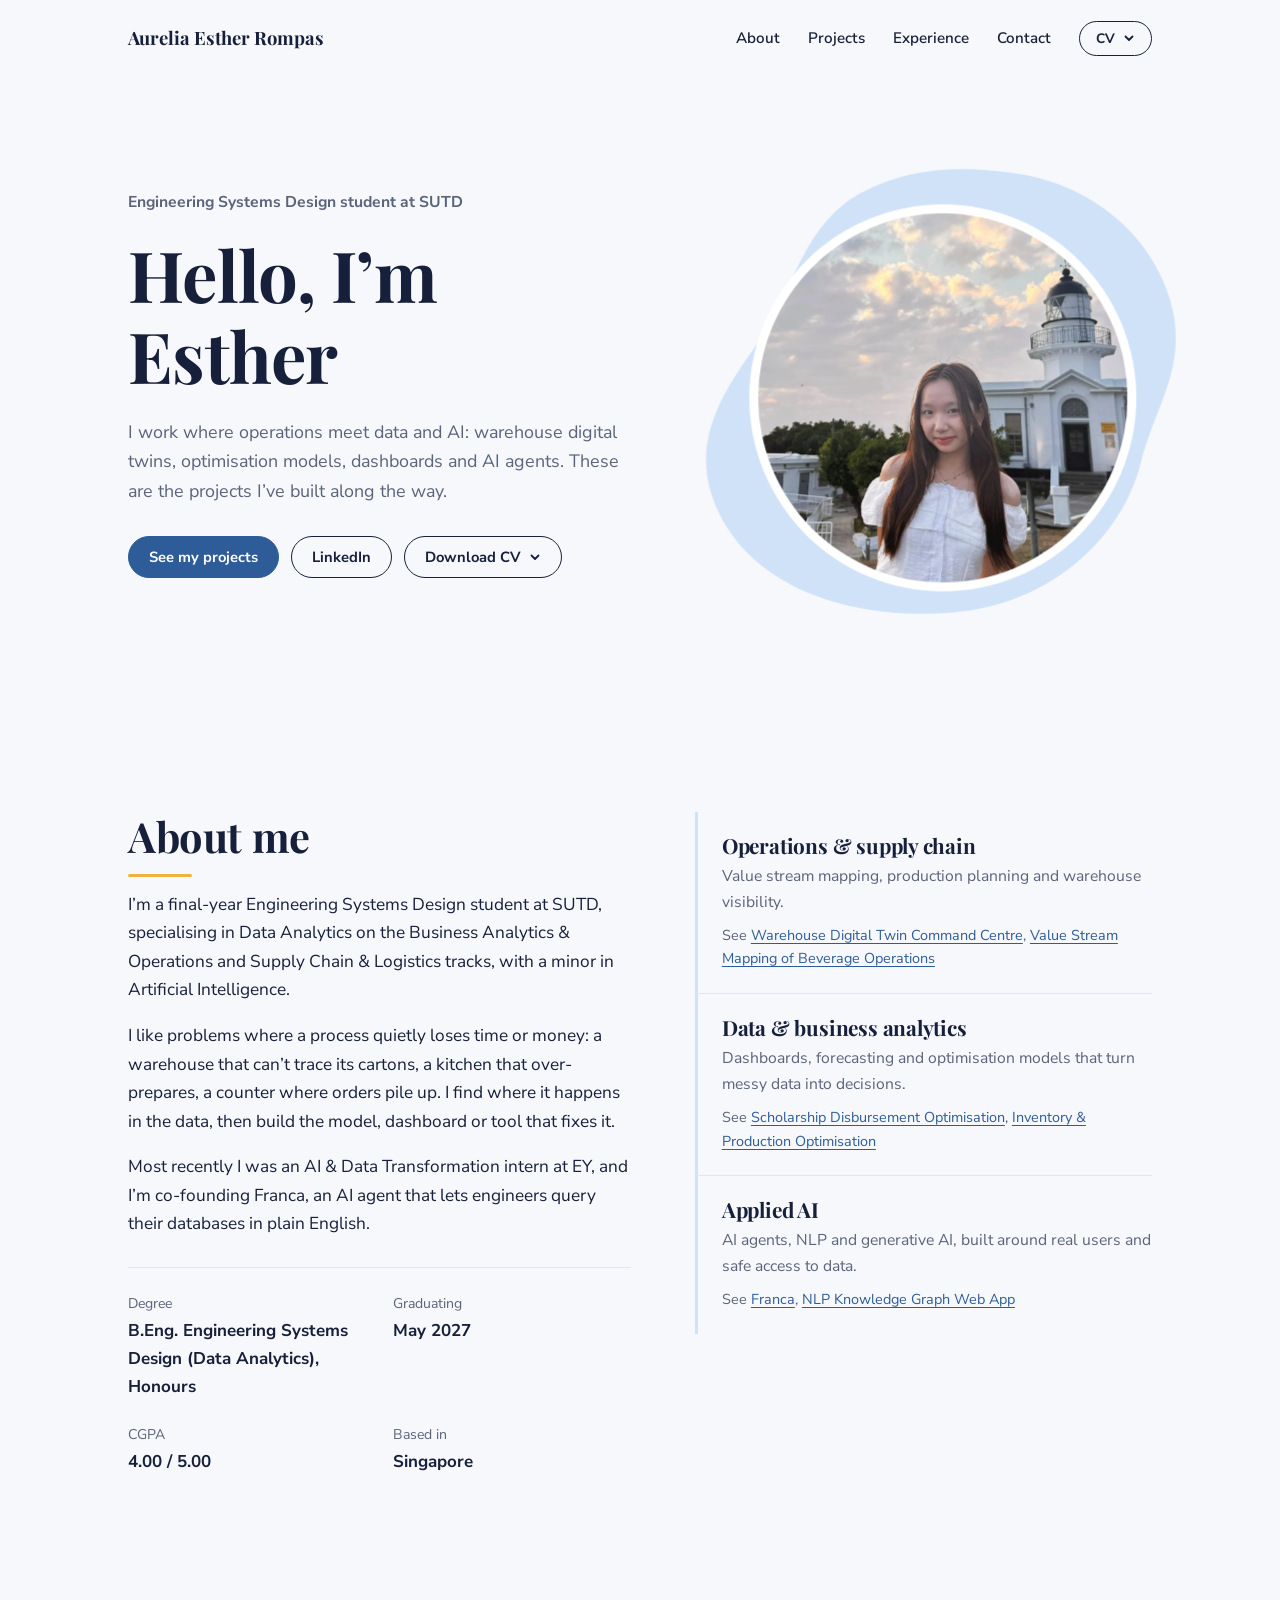
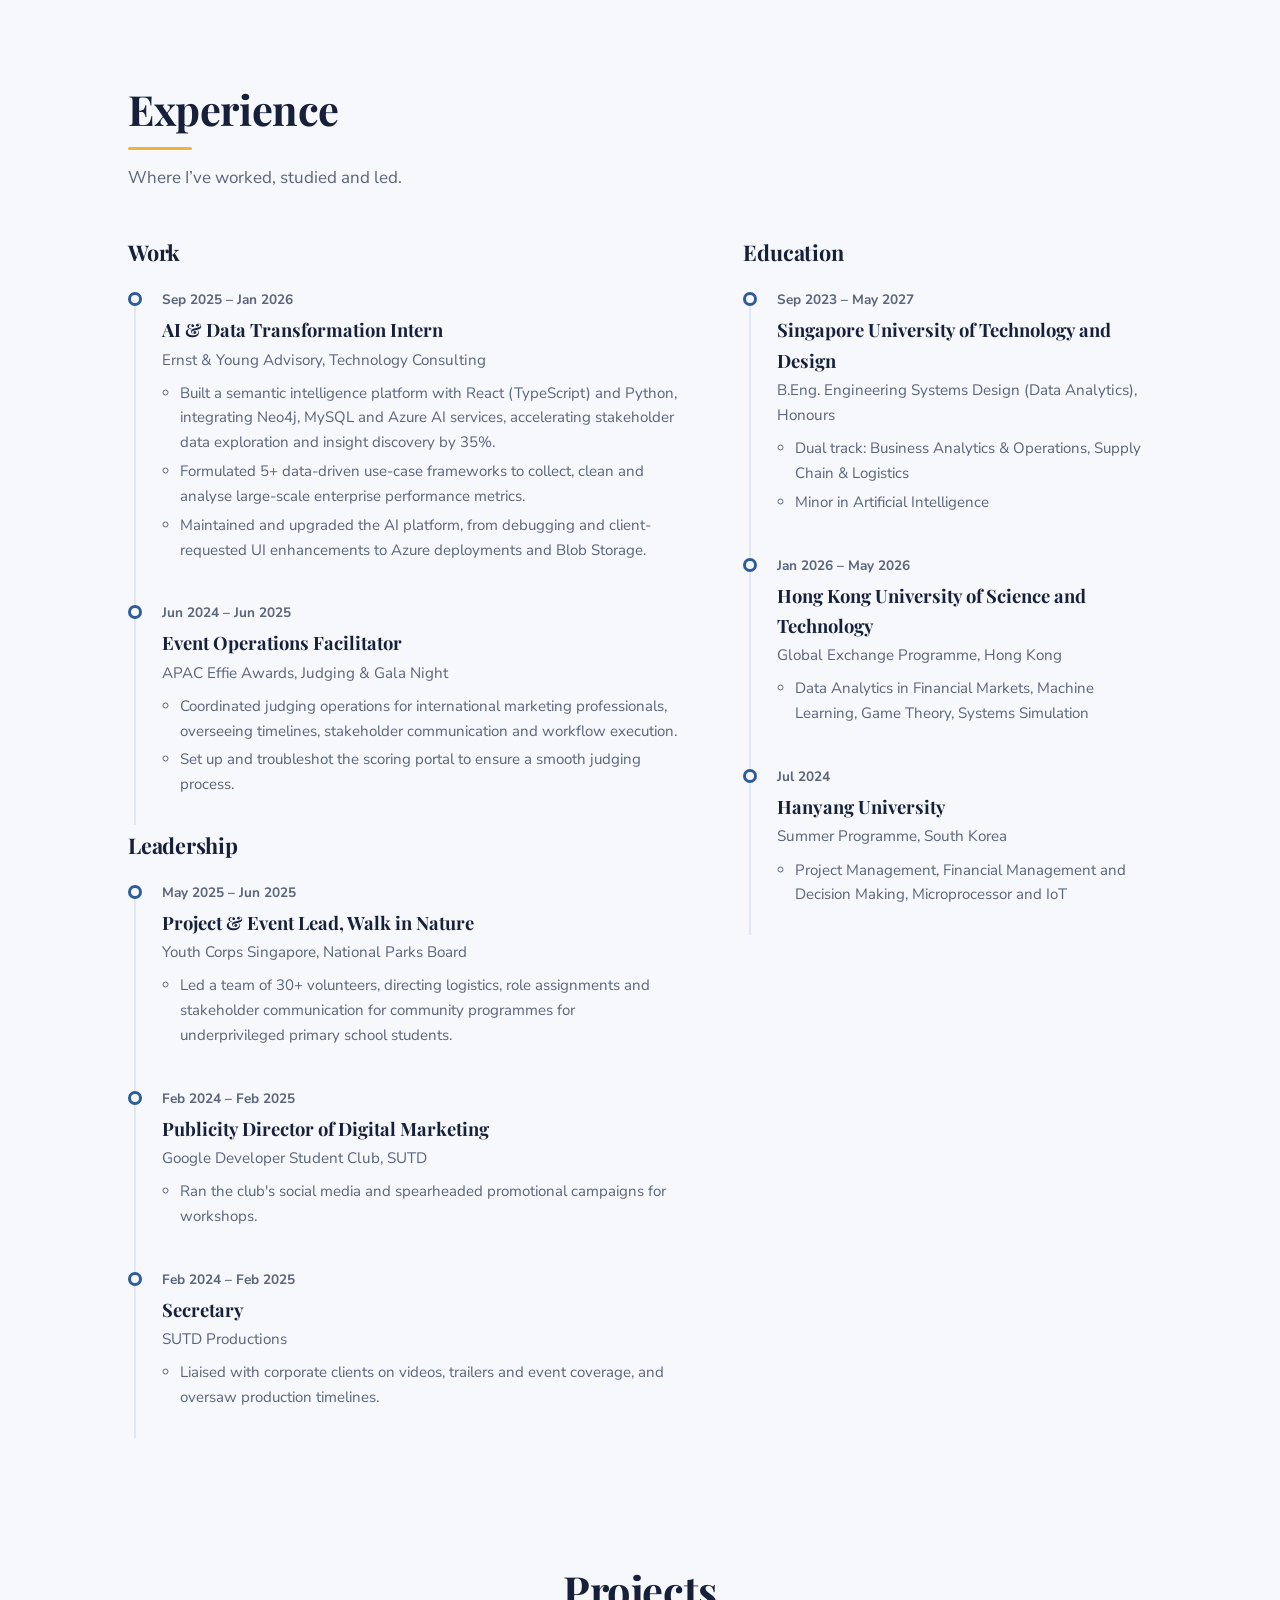
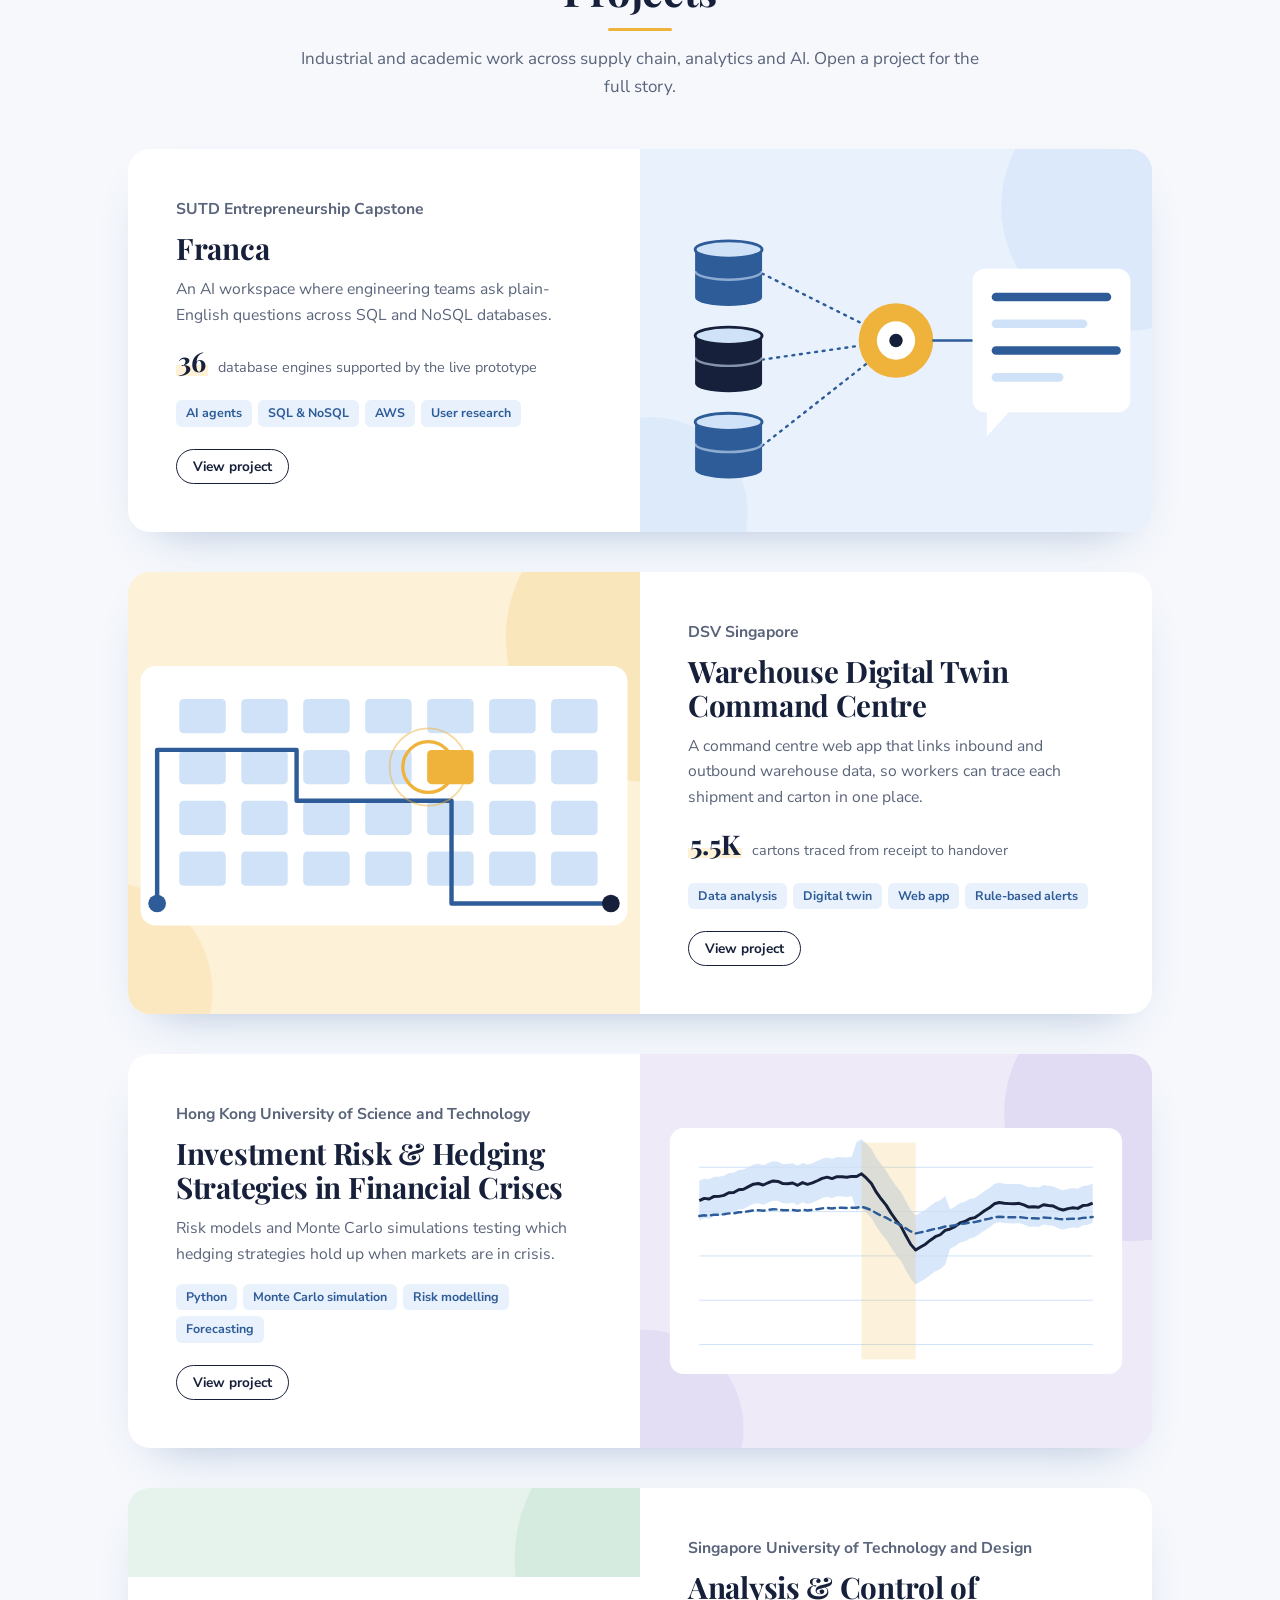
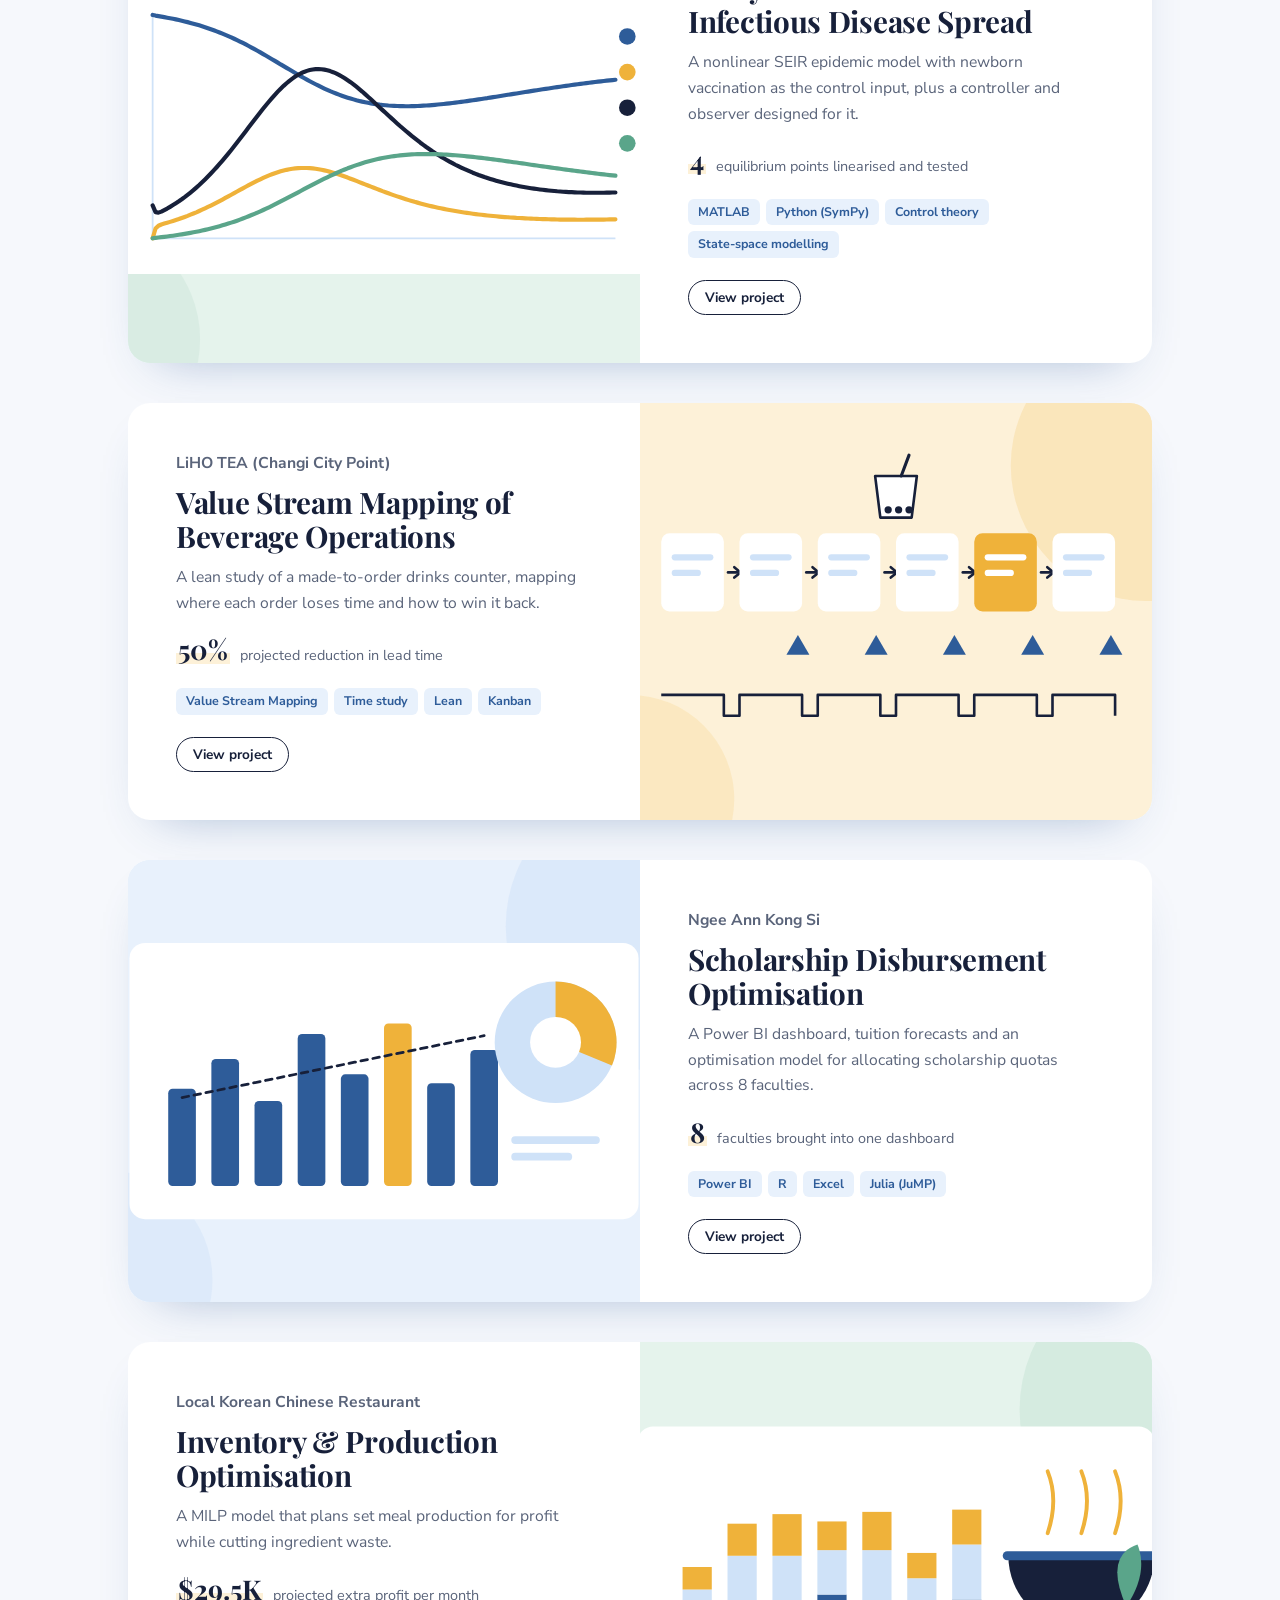
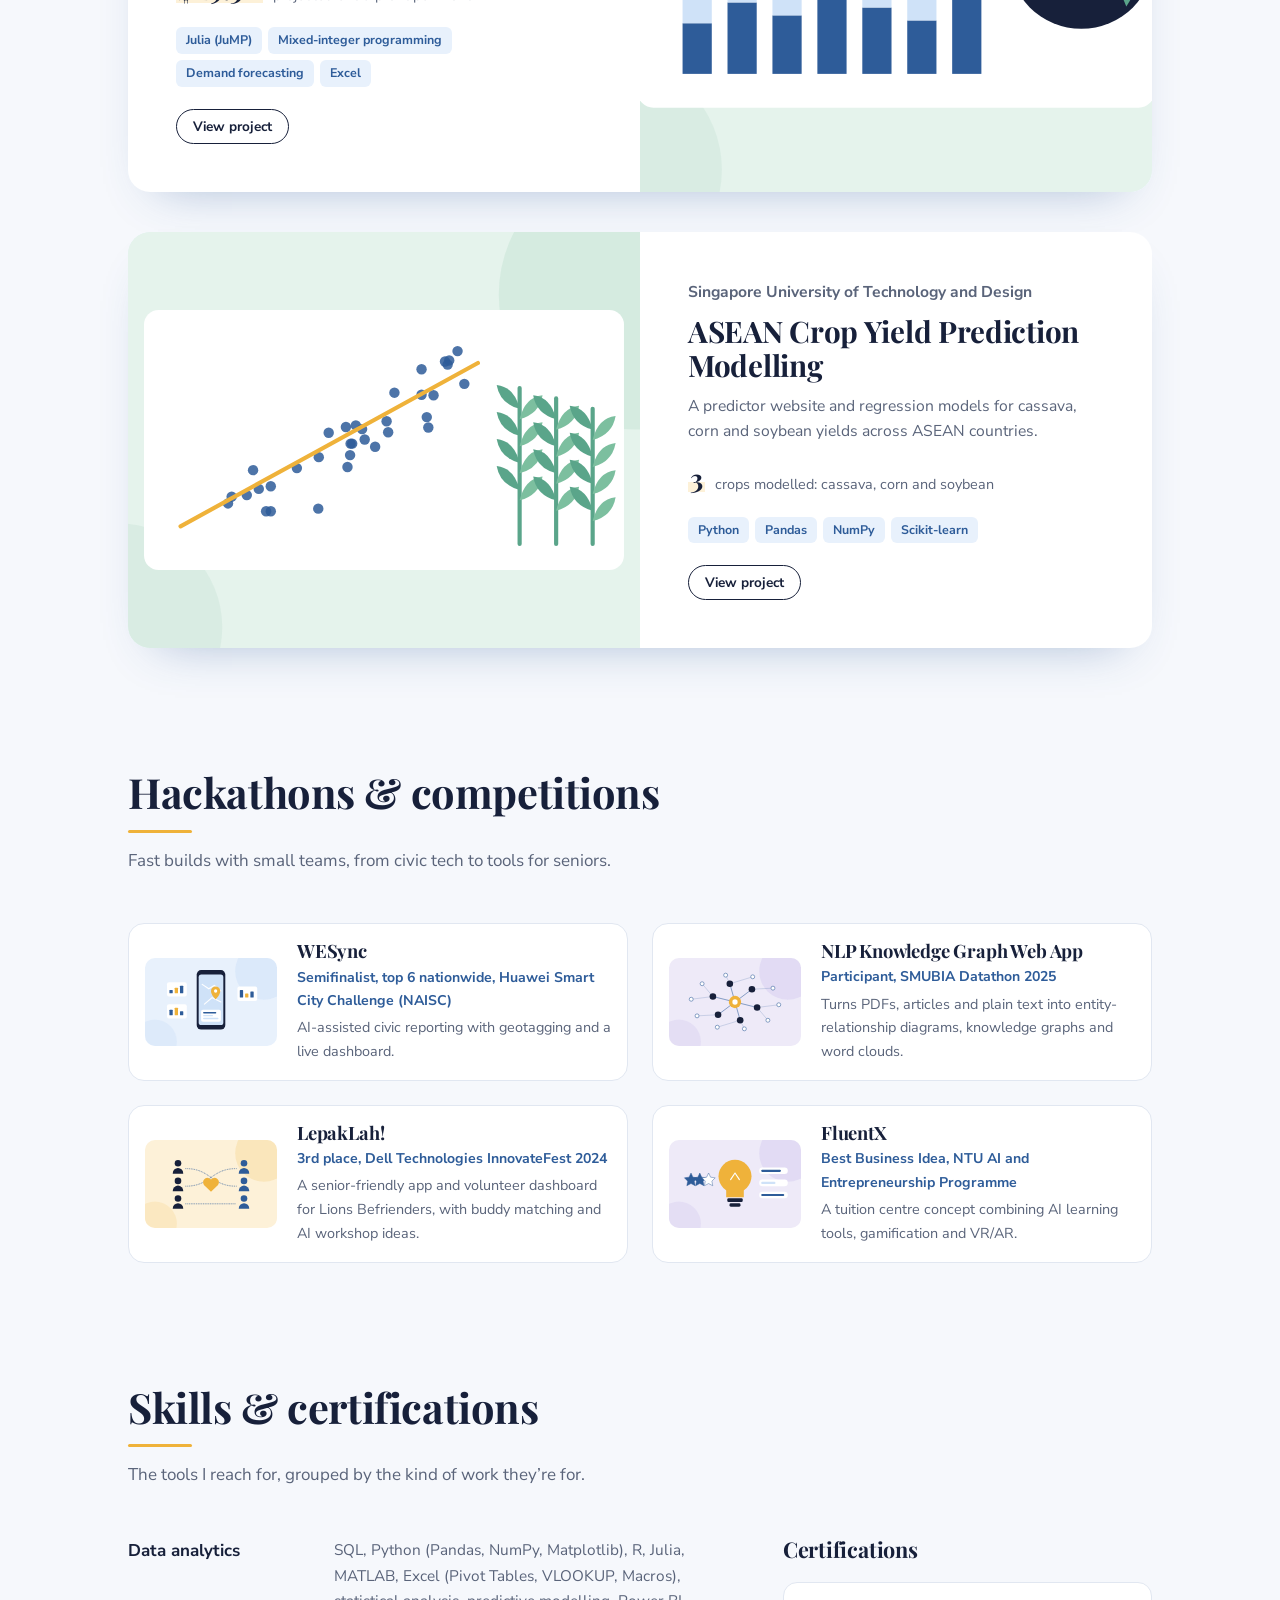
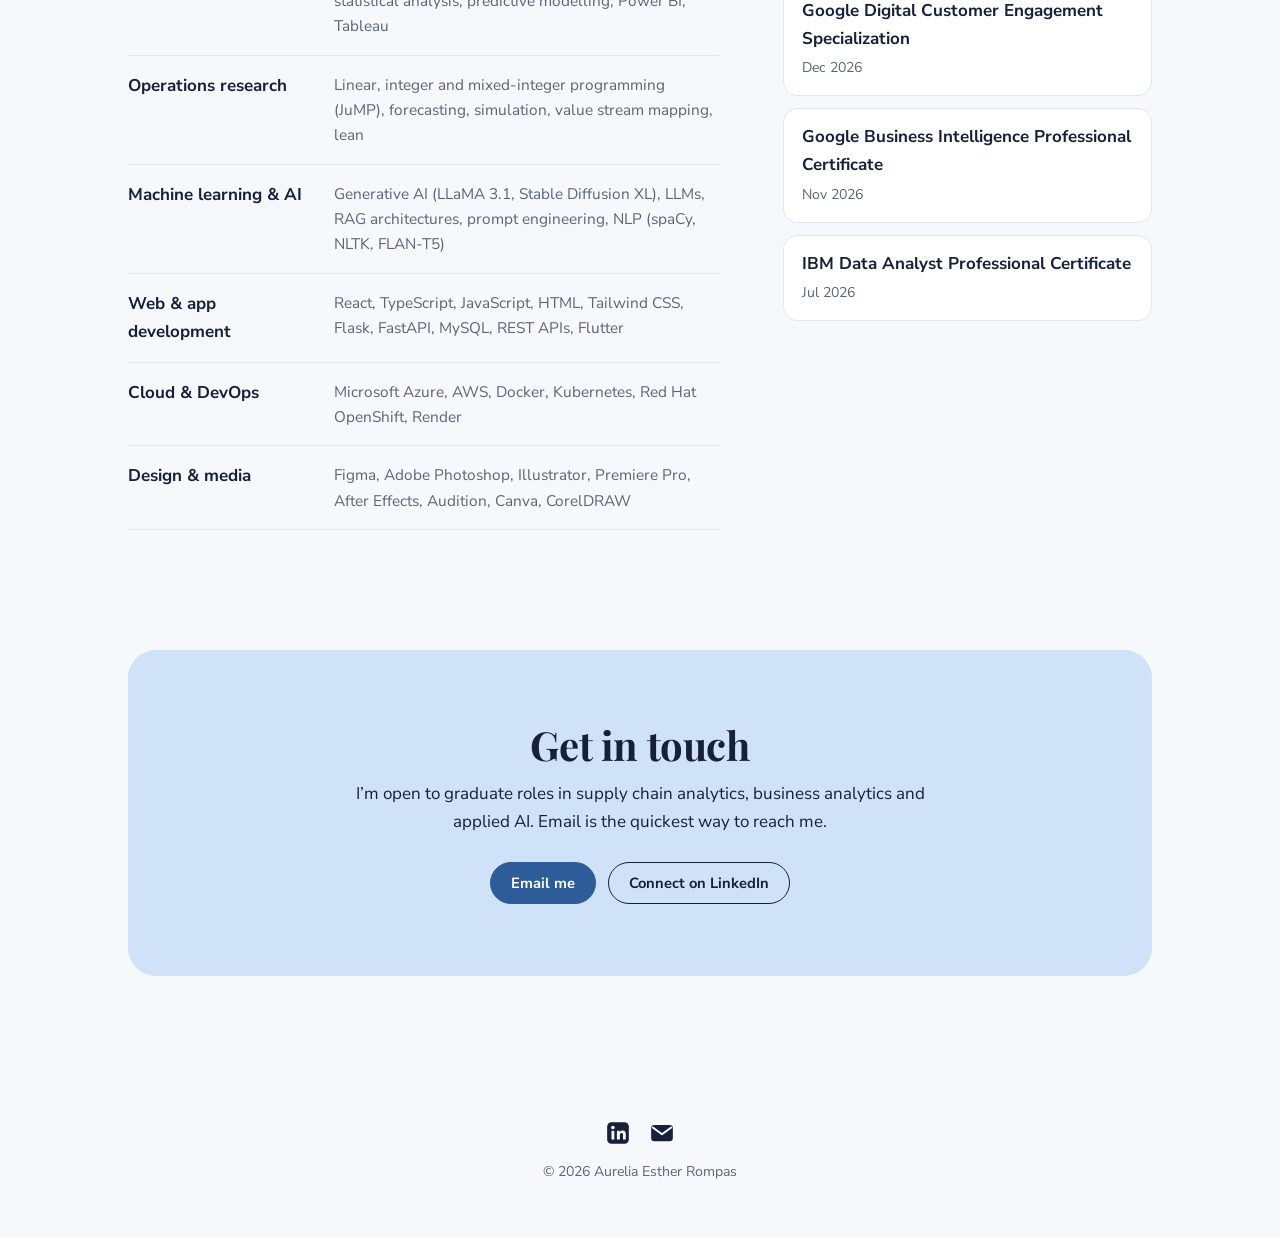
==== commit 74eee943: "put experience and education above projects" ====
--- a/index.html
+++ b/index.html
@@ -112,7 +112,76 @@
         </ul>
       </div>
     </section>
-
+    <!-- ================= EXPERIENCE ================= -->
+    <section class="section" id="experience" aria-labelledby="exp-title">
+      <div class="wrap">
+        <h2 class="section-title" id="exp-title">Experience</h2>
+        <p class="section-intro">Where I&rsquo;ve worked, studied and led.</p>
+        <div class="timeline-cols">
+          <div>
+            <h3 class="timeline-heading">Work</h3>
+            <ol class="timeline">
+          <li>
+            <span class="when">Sep 2025 – Jan 2026</span>
+            <h4>AI &amp; Data Transformation Intern</h4>
+            <p class="where">Ernst &amp; Young Advisory, Technology Consulting</p>
+            <ul><li>Built a semantic intelligence platform with React (TypeScript) and Python, integrating Neo4j, MySQL and Azure AI services, accelerating stakeholder data exploration and insight discovery by 35%.</li><li>Formulated 5+ data-driven use-case frameworks to collect, clean and analyse large-scale enterprise performance metrics.</li><li>Maintained and upgraded the AI platform, from debugging and client-requested UI enhancements to Azure deployments and Blob Storage.</li></ul>
+          </li>
+          <li>
+            <span class="when">Jun 2024 – Jun 2025</span>
+            <h4>Event Operations Facilitator</h4>
+            <p class="where">APAC Effie Awards, Judging &amp; Gala Night</p>
+            <ul><li>Coordinated judging operations for international marketing professionals, overseeing timelines, stakeholder communication and workflow execution.</li><li>Set up and troubleshot the scoring portal to ensure a smooth judging process.</li></ul>
+          </li>
+            </ol>
+            <h3 class="timeline-heading">Leadership</h3>
+            <ol class="timeline">
+          <li>
+            <span class="when">May 2025 – Jun 2025</span>
+            <h4>Project &amp; Event Lead, Walk in Nature</h4>
+            <p class="where">Youth Corps Singapore, National Parks Board</p>
+            <ul><li>Led a team of 30+ volunteers, directing logistics, role assignments and stakeholder communication for community programmes for underprivileged primary school students.</li></ul>
+          </li>
+          <li>
+            <span class="when">Feb 2024 – Feb 2025</span>
+            <h4>Publicity Director of Digital Marketing</h4>
+            <p class="where">Google Developer Student Club, SUTD</p>
+            <ul><li>Ran the club&#x27;s social media and spearheaded promotional campaigns for workshops.</li></ul>
+          </li>
+          <li>
+            <span class="when">Feb 2024 – Feb 2025</span>
+            <h4>Secretary</h4>
+            <p class="where">SUTD Productions</p>
+            <ul><li>Liaised with corporate clients on videos, trailers and event coverage, and oversaw production timelines.</li></ul>
+          </li>
+            </ol>
+          </div>
+          <div>
+            <h3 class="timeline-heading">Education</h3>
+            <ol class="timeline">
+          <li>
+            <span class="when">Sep 2023 – May 2027</span>
+            <h4>Singapore University of Technology and Design</h4>
+            <p class="where">B.Eng. Engineering Systems Design (Data Analytics), Honours</p>
+            <ul><li>Dual track: Business Analytics &amp; Operations, Supply Chain &amp; Logistics</li><li>Minor in Artificial Intelligence</li></ul>
+          </li>
+          <li>
+            <span class="when">Jan 2026 – May 2026</span>
+            <h4>Hong Kong University of Science and Technology</h4>
+            <p class="where">Global Exchange Programme, Hong Kong</p>
+            <ul><li>Data Analytics in Financial Markets, Machine Learning, Game Theory, Systems Simulation</li></ul>
+          </li>
+          <li>
+            <span class="when">Jul 2024</span>
+            <h4>Hanyang University</h4>
+            <p class="where">Summer Programme, South Korea</p>
+            <ul><li>Project Management, Financial Management and Decision Making, Microprocessor and IoT</li></ul>
+          </li>
+            </ol>
+          </div>
+        </div>
+      </div>
+    </section>
     <!-- ================= PROJECTS =================
          Each card links to a page in the projects/ folder.
          To add a project: copy one <article class="project-card"> block and change the text, image and link. -->
@@ -271,76 +340,7 @@
       </div>
     </section>
 
-    <!-- ================= EXPERIENCE ================= -->
-    <section class="section" id="experience" aria-labelledby="exp-title">
-      <div class="wrap">
-        <h2 class="section-title" id="exp-title">Experience</h2>
-        <p class="section-intro">Where I&rsquo;ve worked, studied and led.</p>
-        <div class="timeline-cols">
-          <div>
-            <h3 class="timeline-heading">Work</h3>
-            <ol class="timeline">
-          <li>
-            <span class="when">Sep 2025 – Jan 2026</span>
-            <h4>AI &amp; Data Transformation Intern</h4>
-            <p class="where">Ernst &amp; Young Advisory, Technology Consulting</p>
-            <ul><li>Built a semantic intelligence platform with React (TypeScript) and Python, integrating Neo4j, MySQL and Azure AI services, accelerating stakeholder data exploration and insight discovery by 35%.</li><li>Formulated 5+ data-driven use-case frameworks to collect, clean and analyse large-scale enterprise performance metrics.</li><li>Maintained and upgraded the AI platform, from debugging and client-requested UI enhancements to Azure deployments and Blob Storage.</li></ul>
-          </li>
-          <li>
-            <span class="when">Jun 2024 – Jun 2025</span>
-            <h4>Event Operations Facilitator</h4>
-            <p class="where">APAC Effie Awards, Judging &amp; Gala Night</p>
-            <ul><li>Coordinated judging operations for international marketing professionals, overseeing timelines, stakeholder communication and workflow execution.</li><li>Set up and troubleshot the scoring portal to ensure a smooth judging process.</li></ul>
-          </li>
-            </ol>
-            <h3 class="timeline-heading">Leadership</h3>
-            <ol class="timeline">
-          <li>
-            <span class="when">May 2025 – Jun 2025</span>
-            <h4>Project &amp; Event Lead, Walk in Nature</h4>
-            <p class="where">Youth Corps Singapore, National Parks Board</p>
-            <ul><li>Led a team of 30+ volunteers, directing logistics, role assignments and stakeholder communication for community programmes for underprivileged primary school students.</li></ul>
-          </li>
-          <li>
-            <span class="when">Feb 2024 – Feb 2025</span>
-            <h4>Publicity Director of Digital Marketing</h4>
-            <p class="where">Google Developer Student Club, SUTD</p>
-            <ul><li>Ran the club&#x27;s social media and spearheaded promotional campaigns for workshops.</li></ul>
-          </li>
-          <li>
-            <span class="when">Feb 2024 – Feb 2025</span>
-            <h4>Secretary</h4>
-            <p class="where">SUTD Productions</p>
-            <ul><li>Liaised with corporate clients on videos, trailers and event coverage, and oversaw production timelines.</li></ul>
-          </li>
-            </ol>
-          </div>
-          <div>
-            <h3 class="timeline-heading">Education</h3>
-            <ol class="timeline">
-          <li>
-            <span class="when">Sep 2023 – May 2027</span>
-            <h4>Singapore University of Technology and Design</h4>
-            <p class="where">B.Eng. Engineering Systems Design (Data Analytics), Honours</p>
-            <ul><li>Dual track: Business Analytics &amp; Operations, Supply Chain &amp; Logistics</li><li>Minor in Artificial Intelligence</li><li>CGPA 4.00 / 5.00</li></ul>
-          </li>
-          <li>
-            <span class="when">Jan 2026 – May 2026</span>
-            <h4>Hong Kong University of Science and Technology</h4>
-            <p class="where">Global Exchange Programme, Hong Kong</p>
-            <ul><li>Data Analytics in Financial Markets, Machine Learning, Game Theory, Systems Simulation</li></ul>
-          </li>
-          <li>
-            <span class="when">Jul 2024</span>
-            <h4>Hanyang University</h4>
-            <p class="where">Summer Programme, South Korea</p>
-            <ul><li>Project Management, Financial Management and Decision Making, Microprocessor and IoT</li></ul>
-          </li>
-            </ol>
-          </div>
-        </div>
-      </div>
-    </section>
+
 
     <!-- ================= SKILLS ================= -->
     <section class="section section-tight" id="skills" aria-labelledby="skills-title">
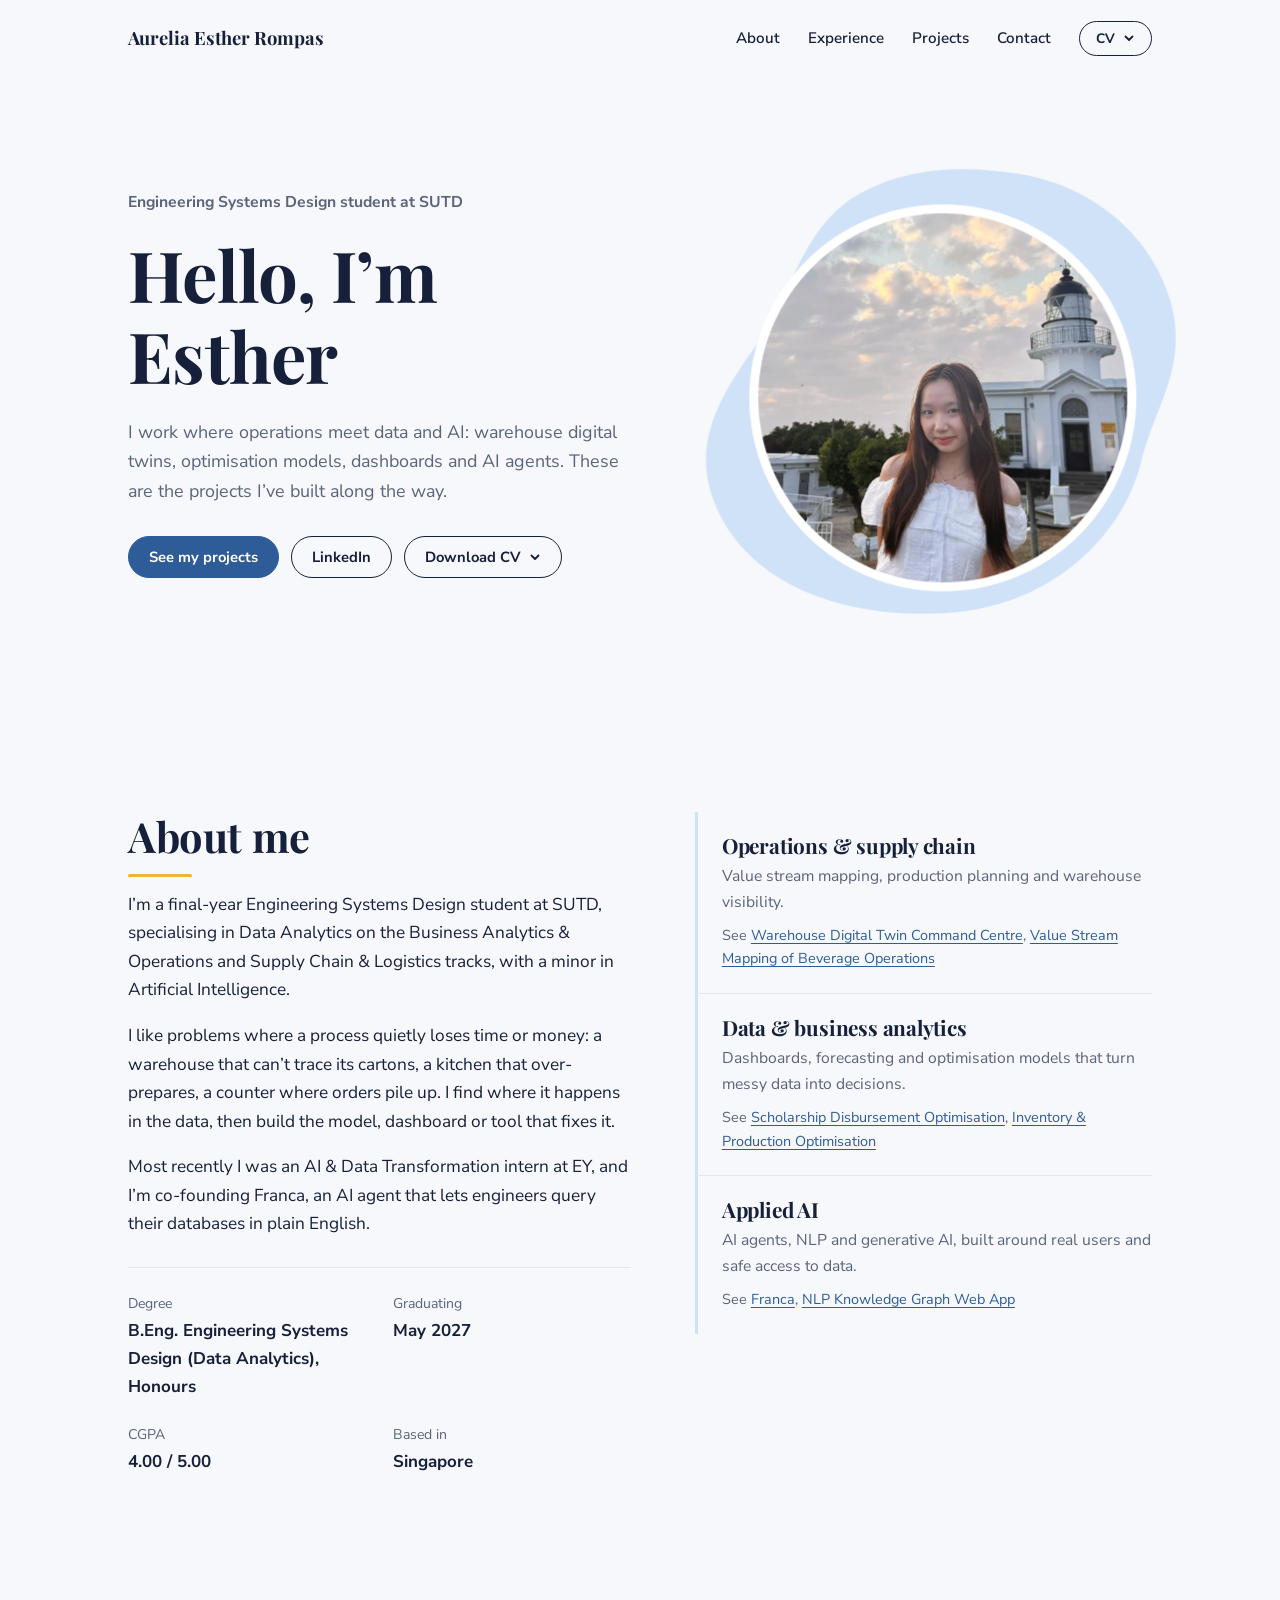
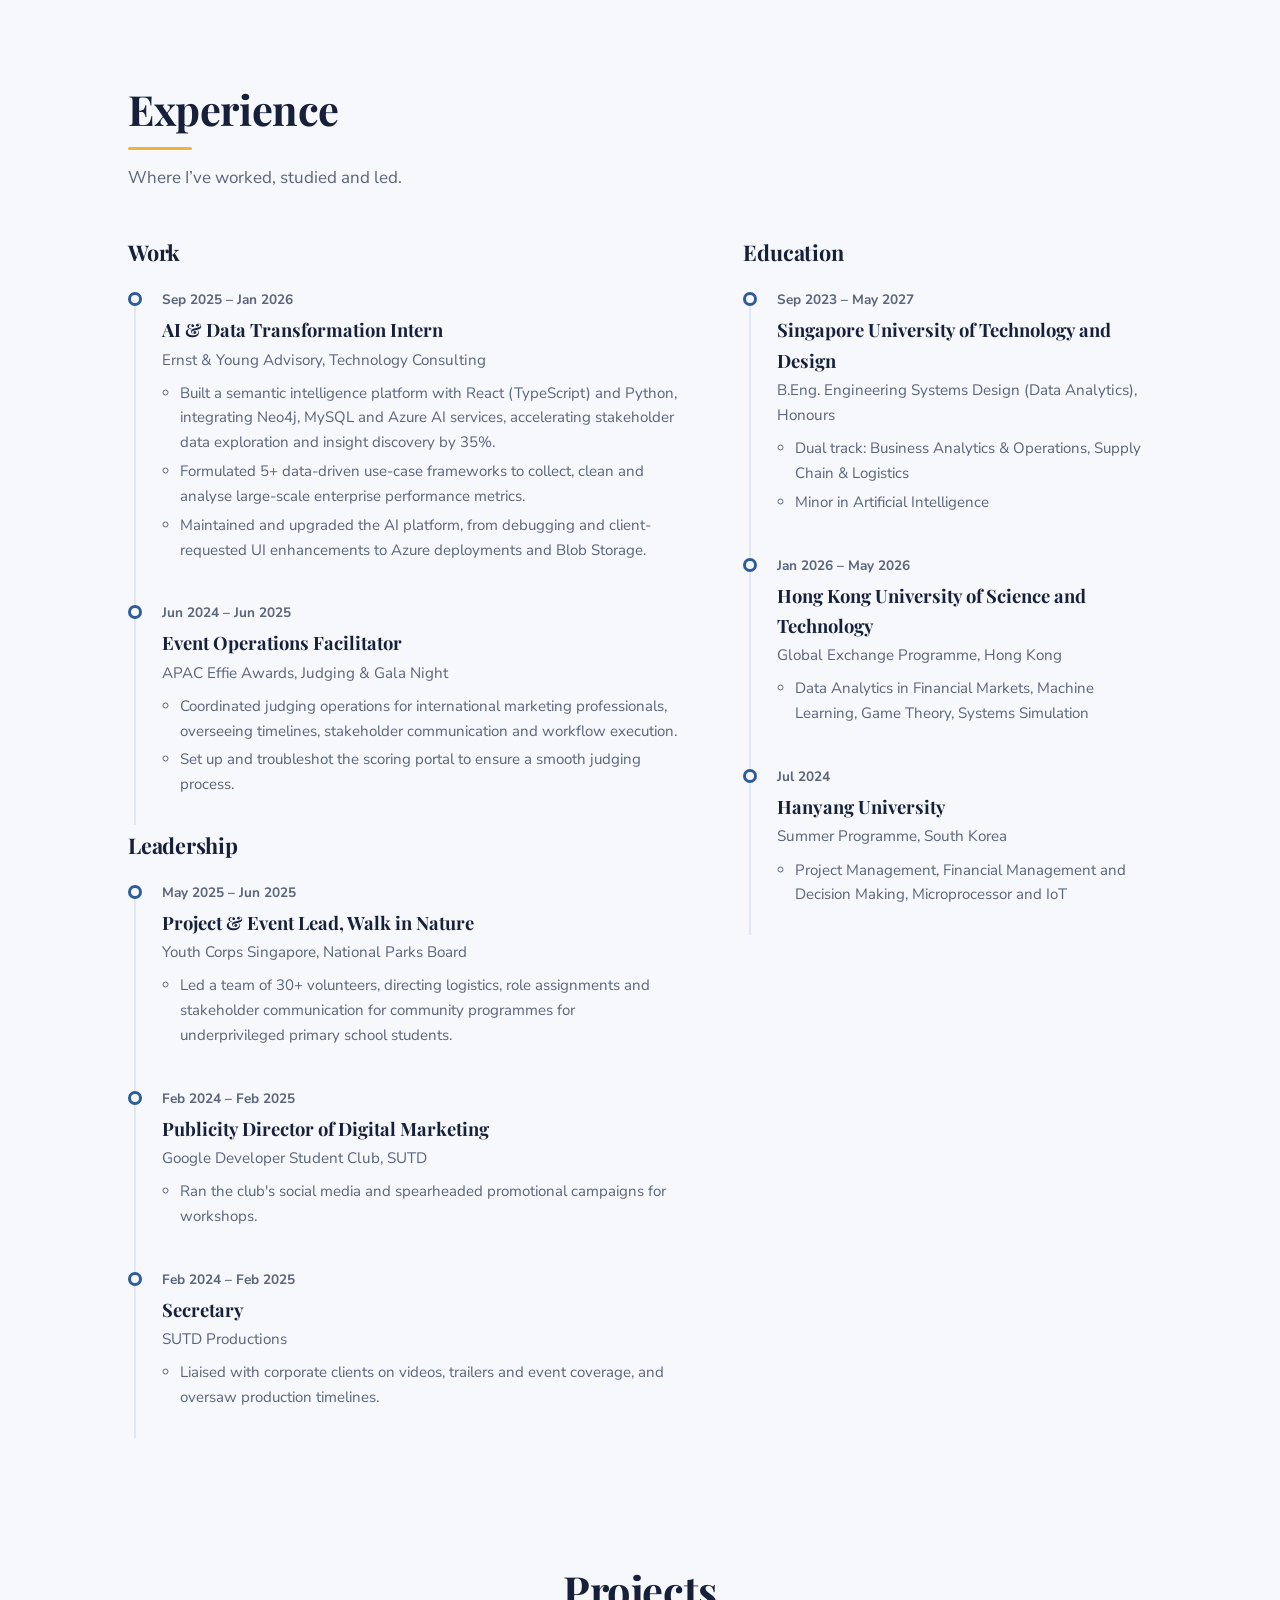
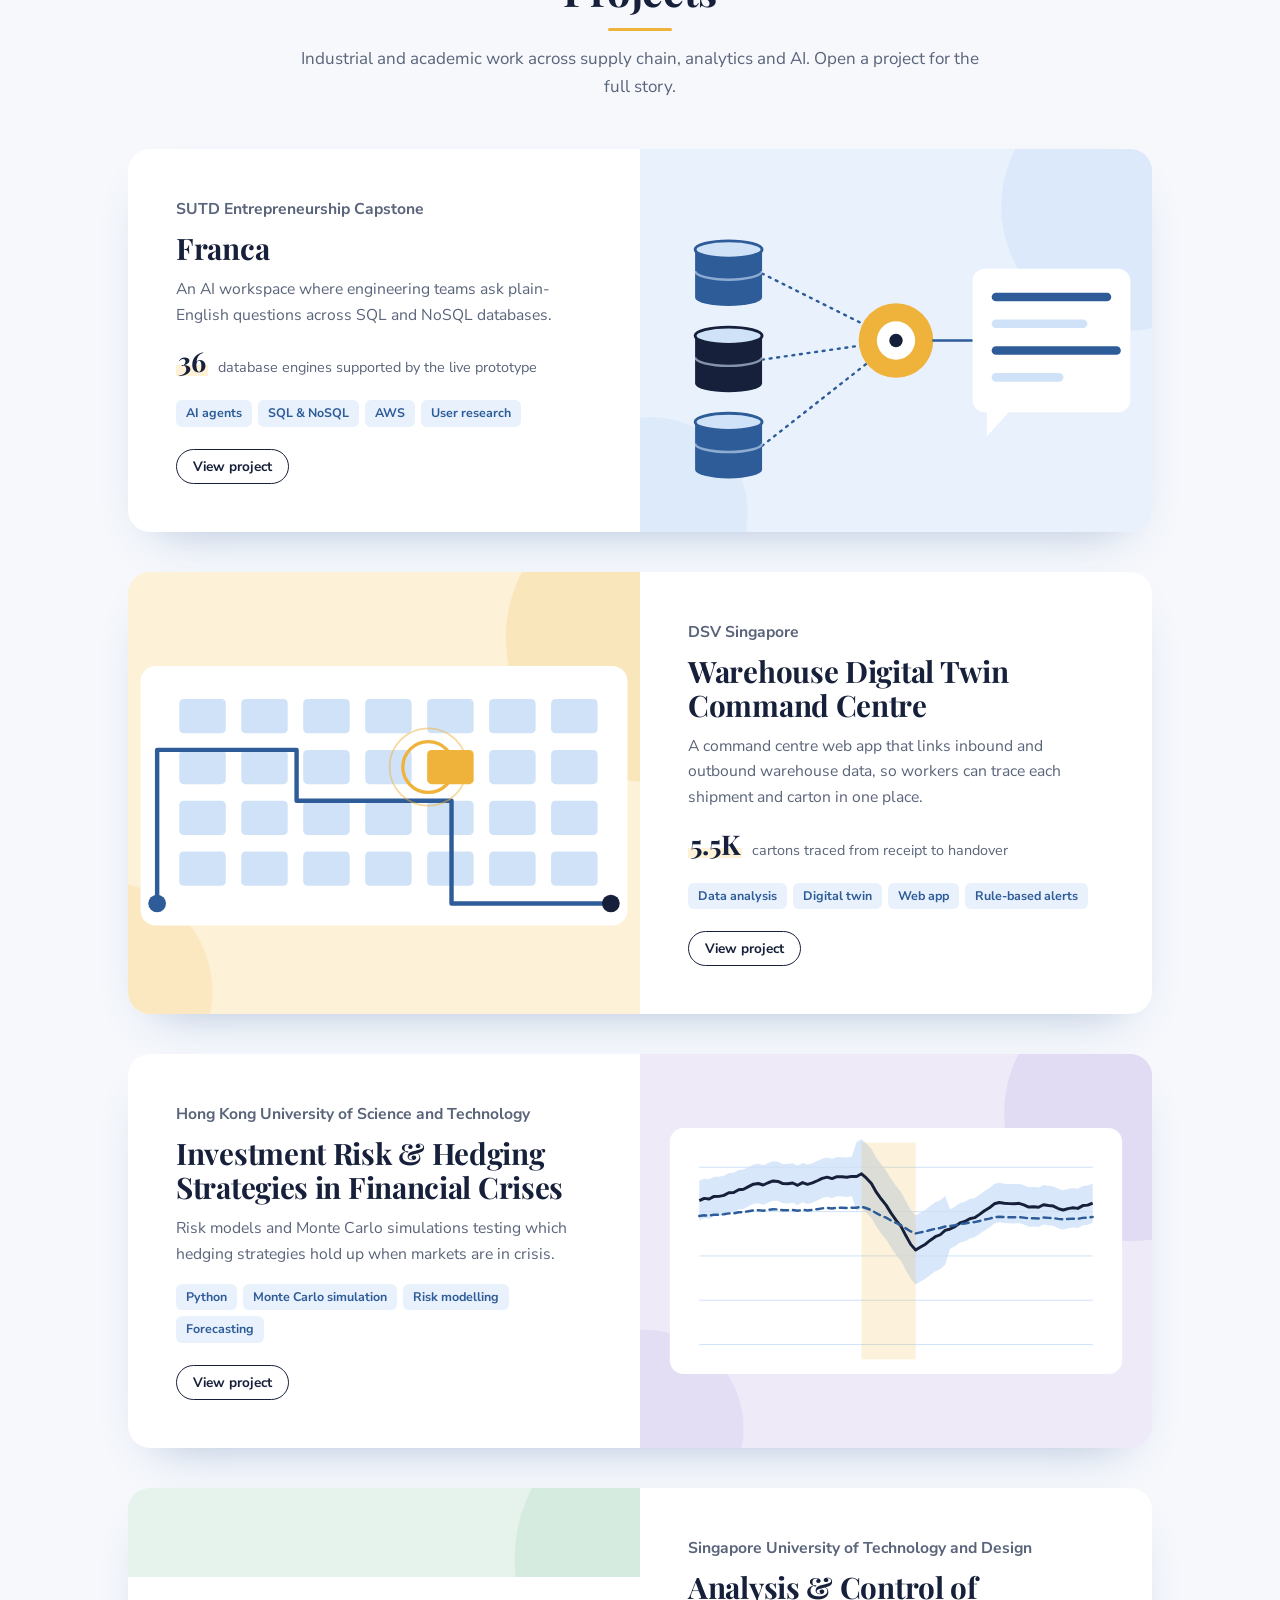
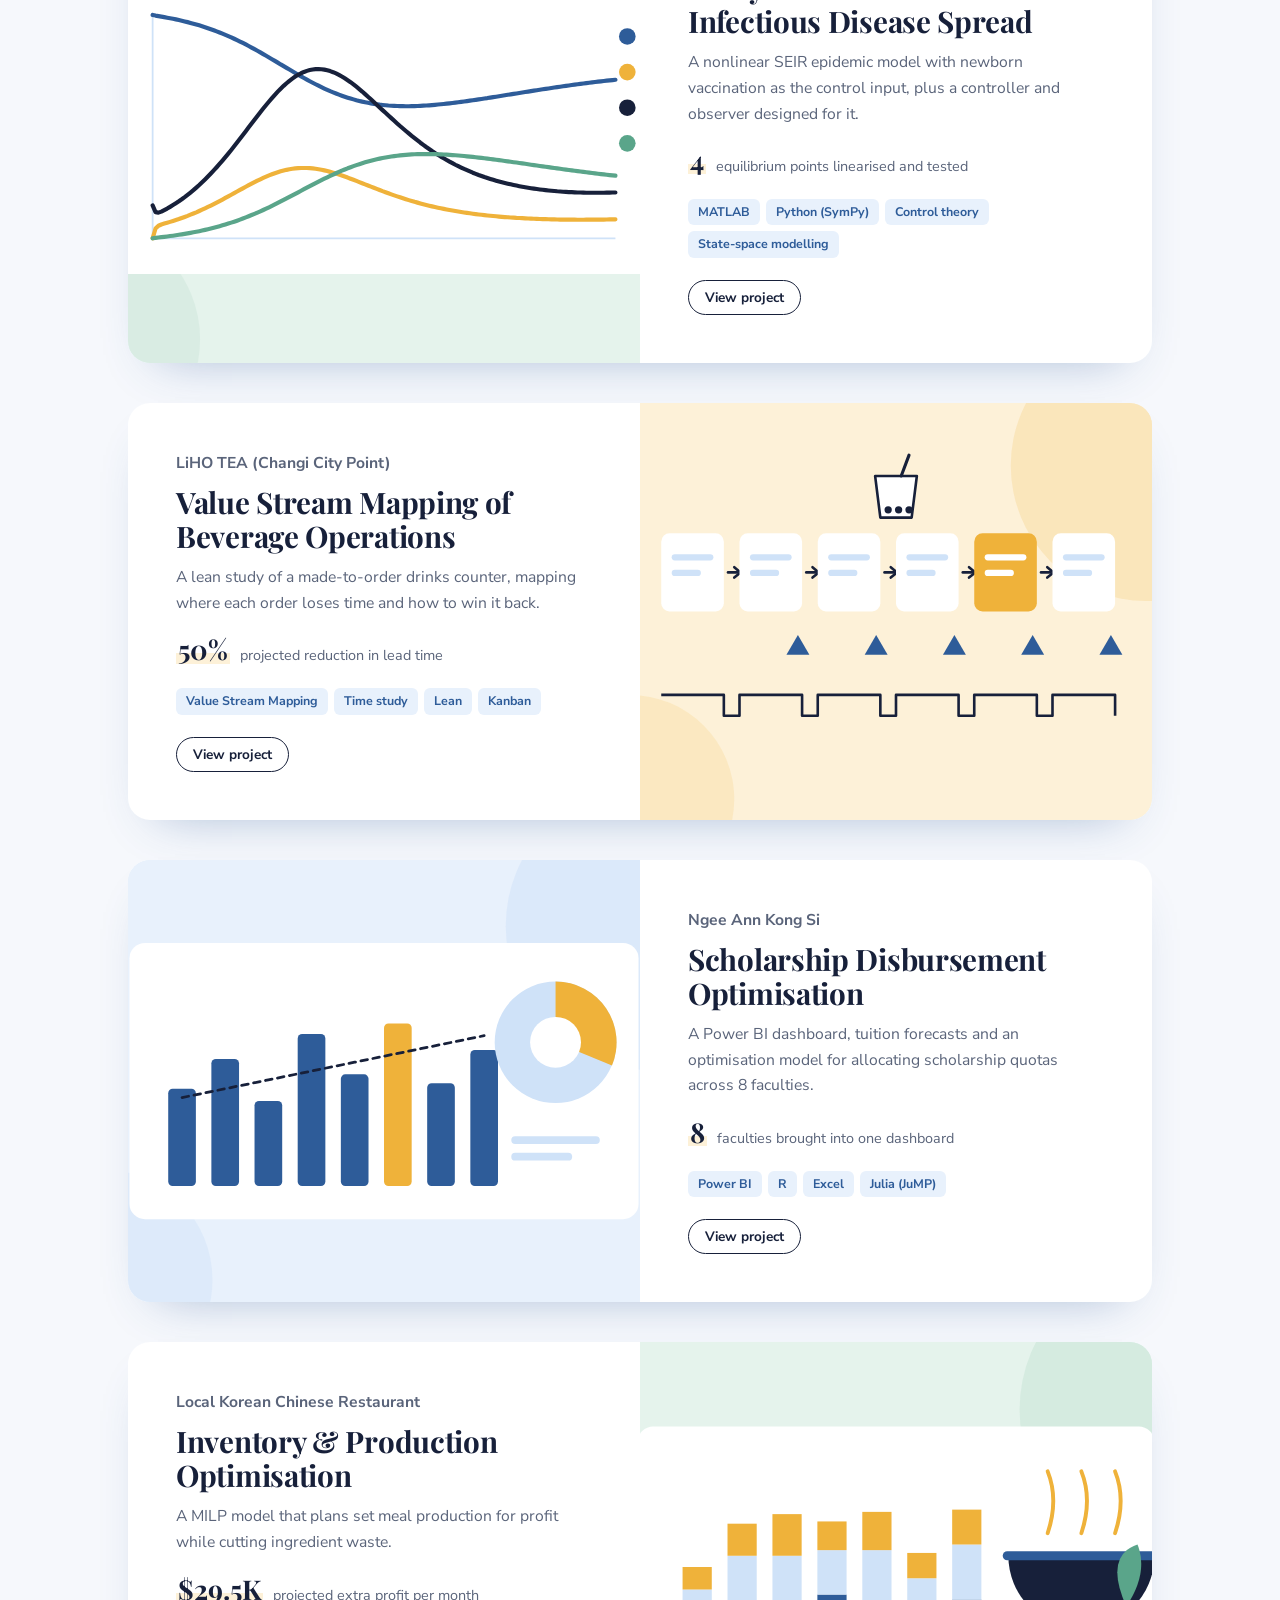
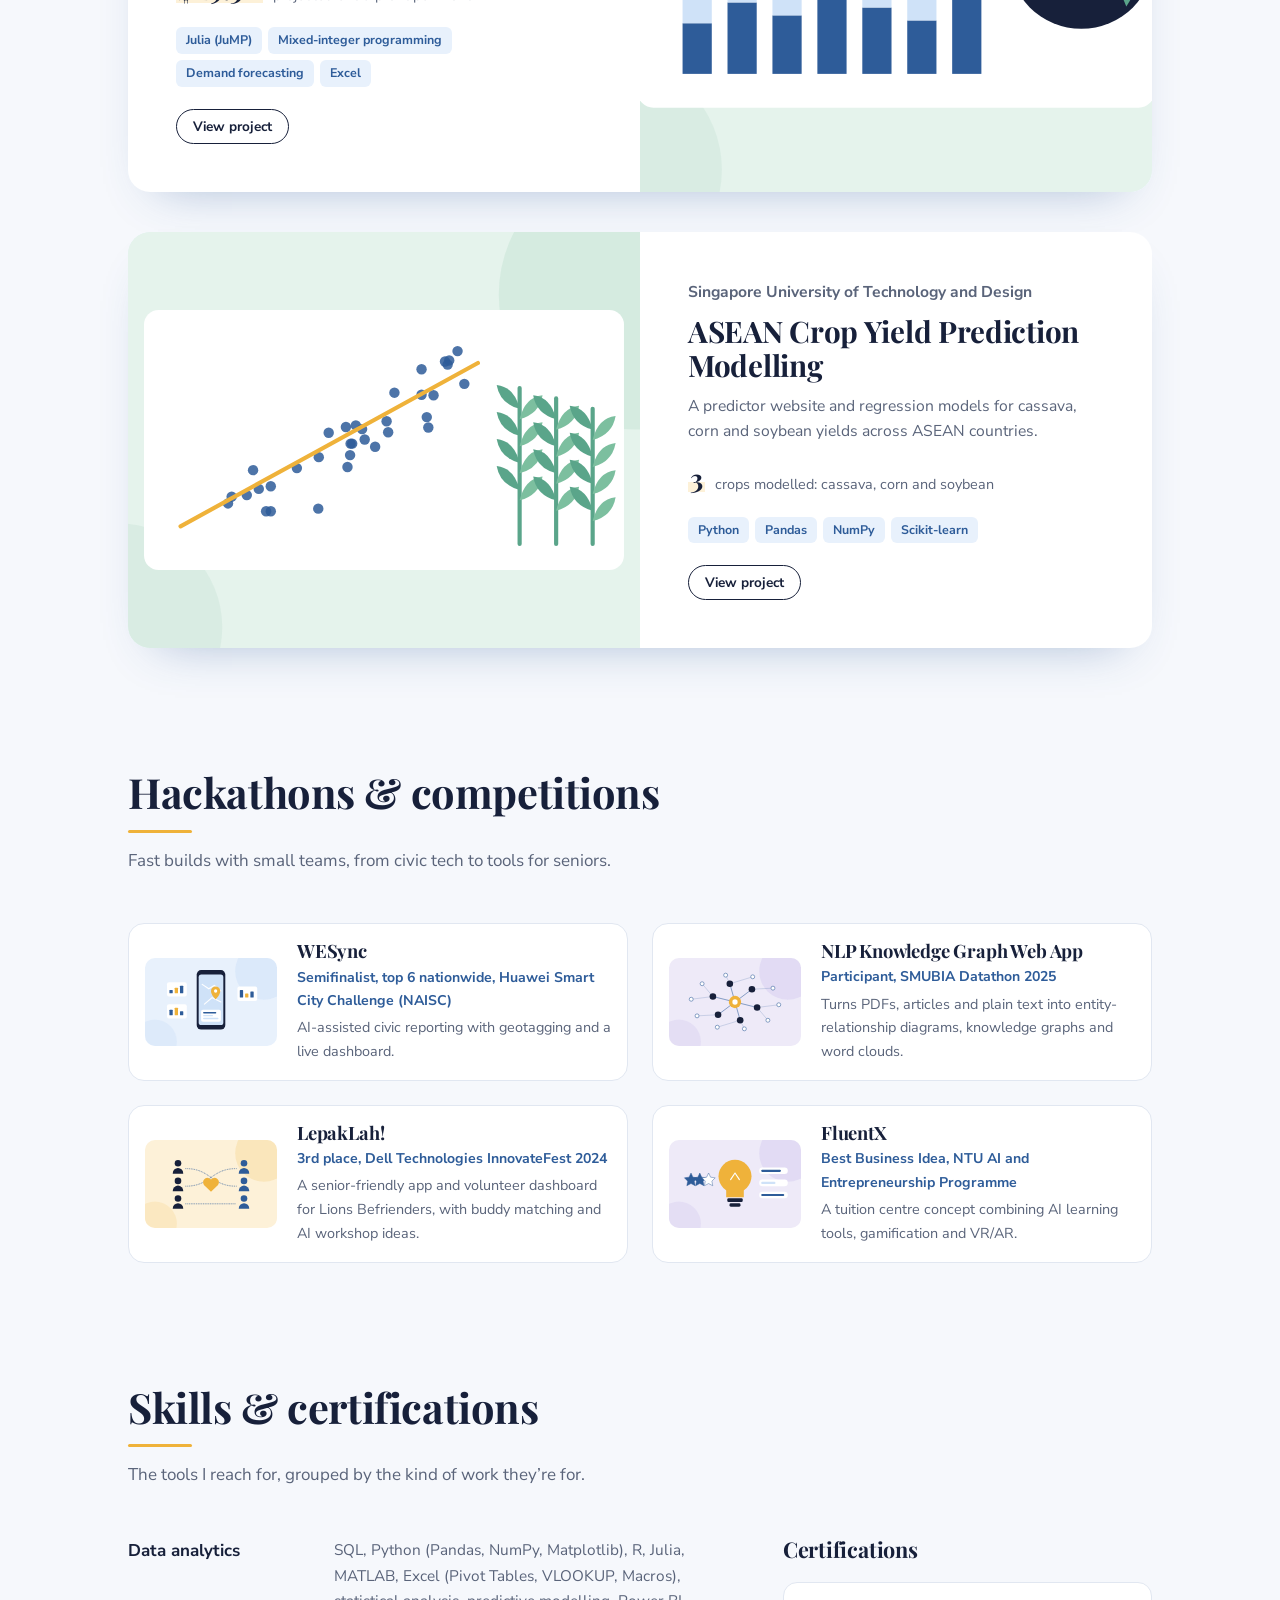
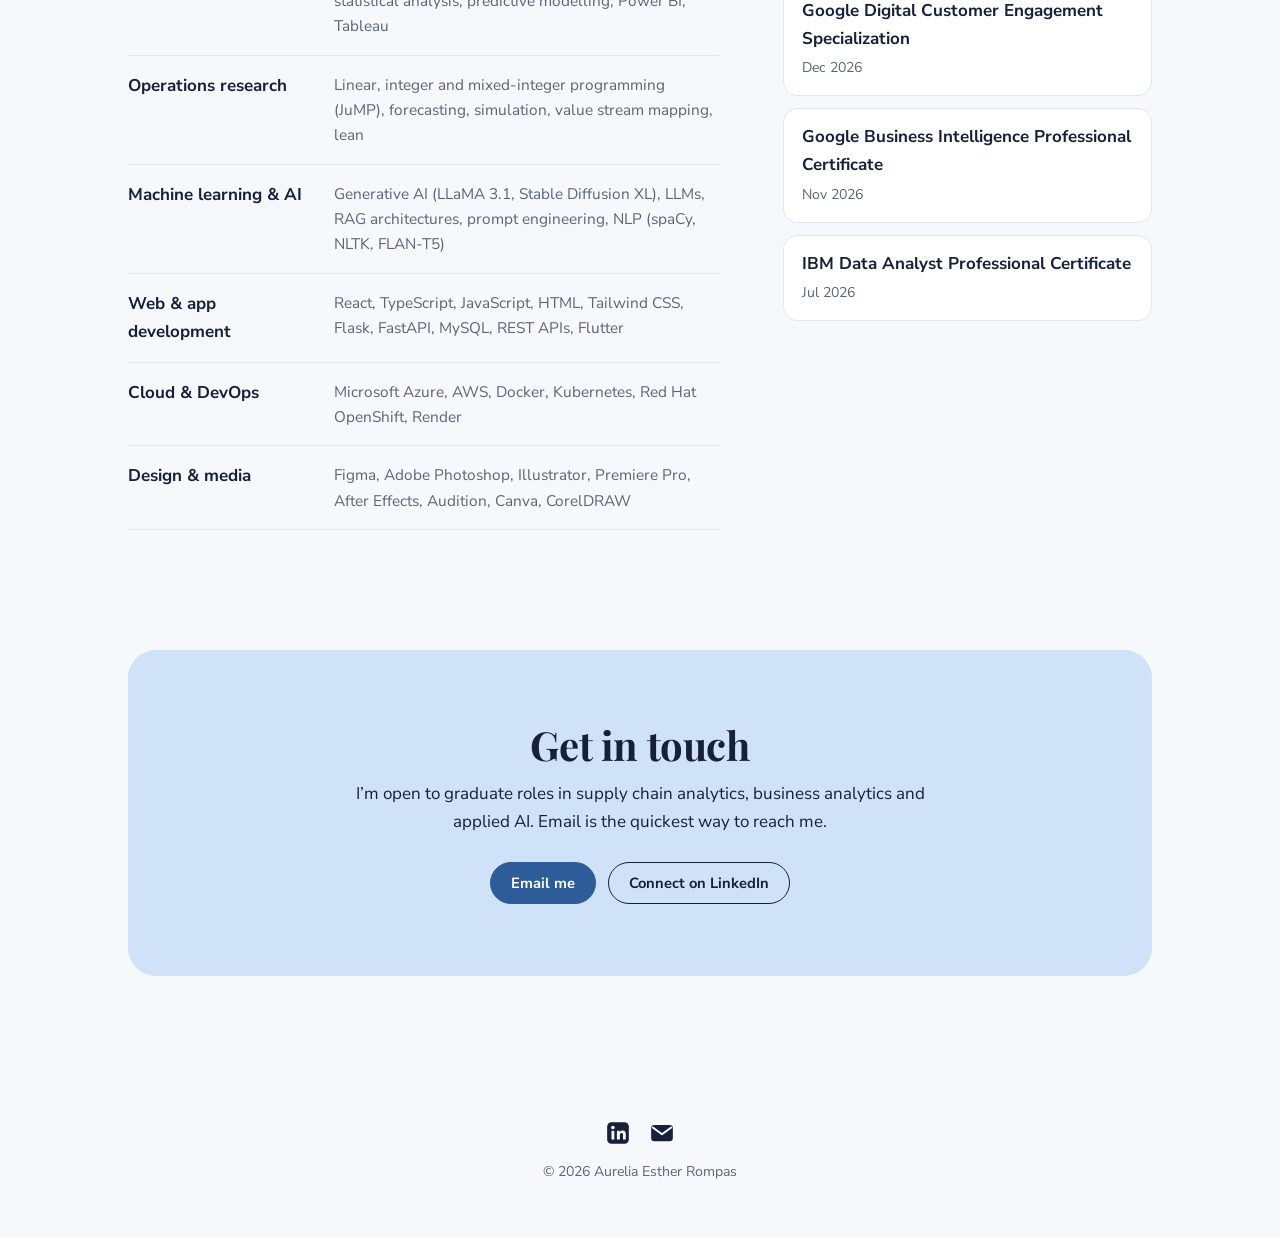
==== commit 2212aa4c: "rearranged" ====
--- a/index.html
+++ b/index.html
@@ -21,8 +21,8 @@
       <button class="nav-toggle" type="button" aria-expanded="false" aria-controls="nav-links">Menu</button>
       <ul class="nav-links" id="nav-links">
         <li><a href="#about">About</a></li>
+        <li><a href="#experience">Experience</a></li>
         <li><a href="#projects">Projects</a></li>
-        <li><a href="#experience">Experience</a></li>
         <li><a href="#contact">Contact</a></li>
         <li><div class="cv-menu">
           <!-- CV versions: put the PDFs in assets/cv/ with these file names -->
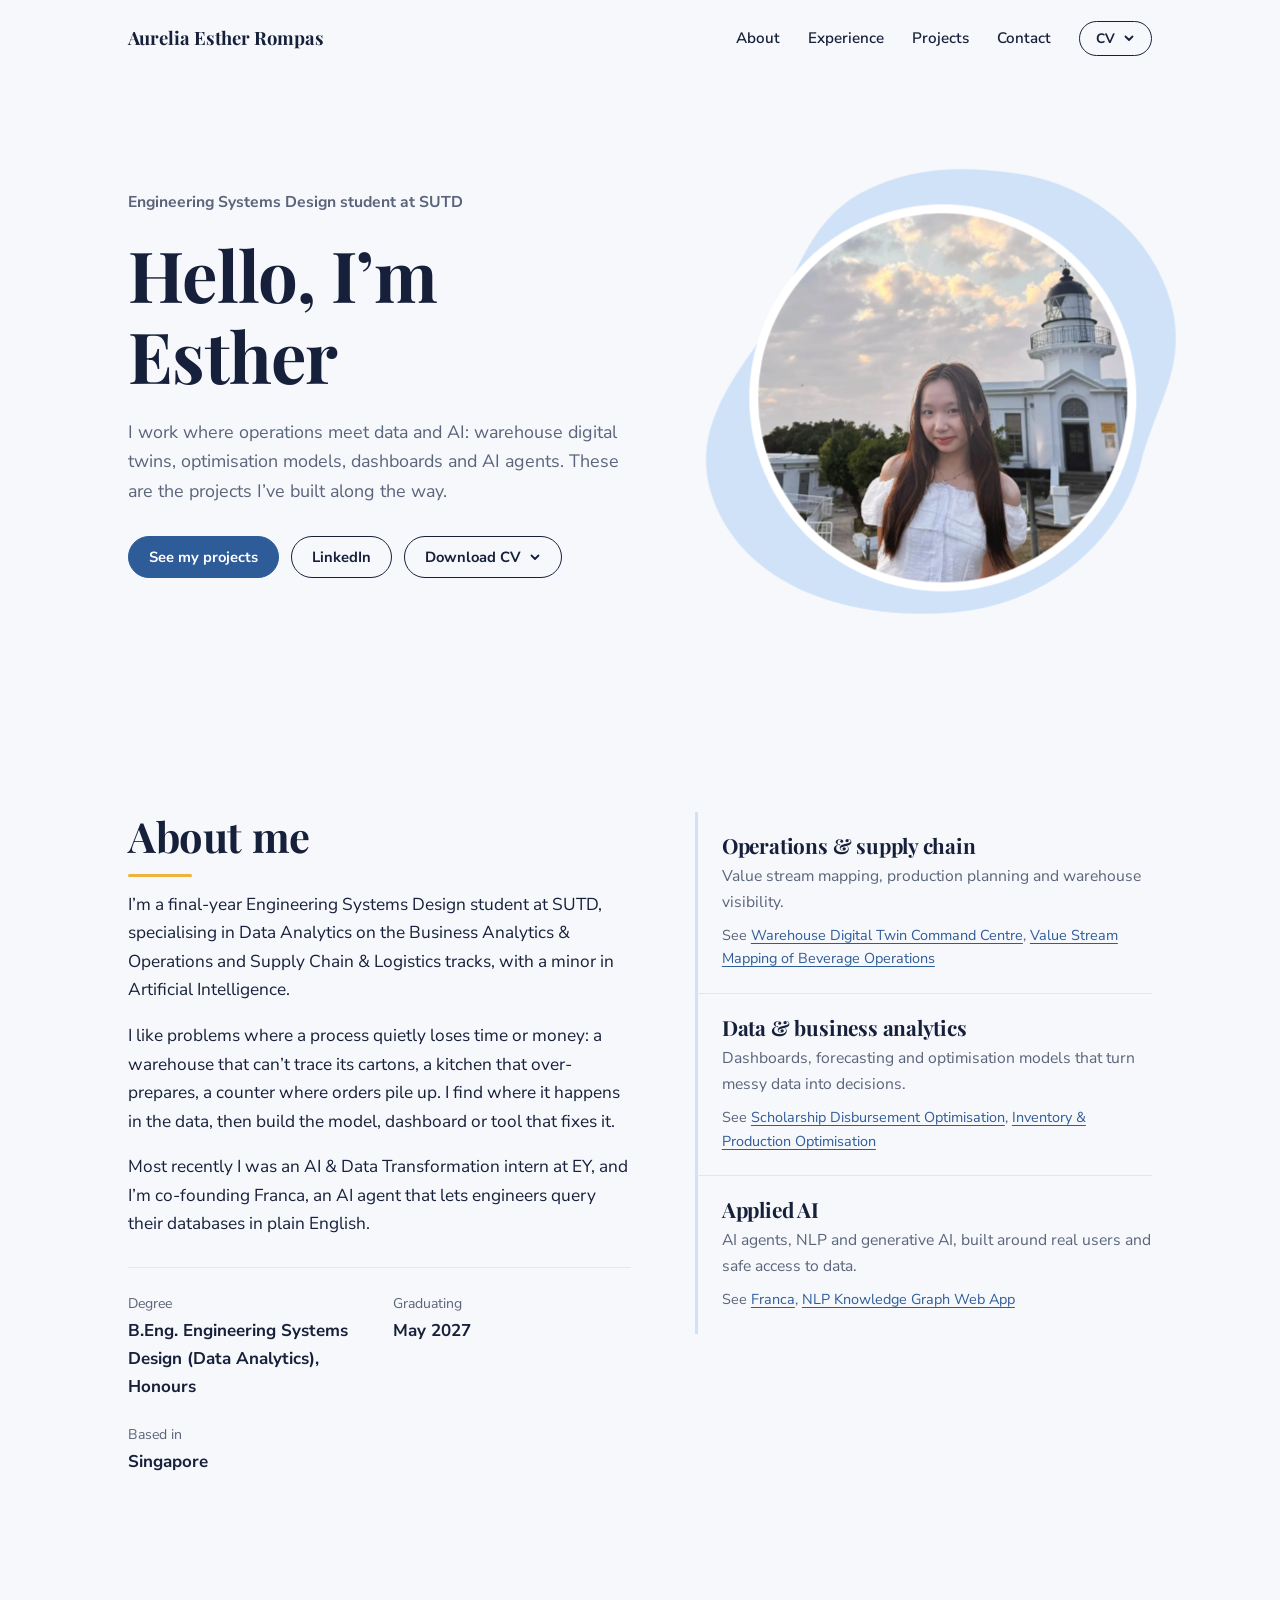
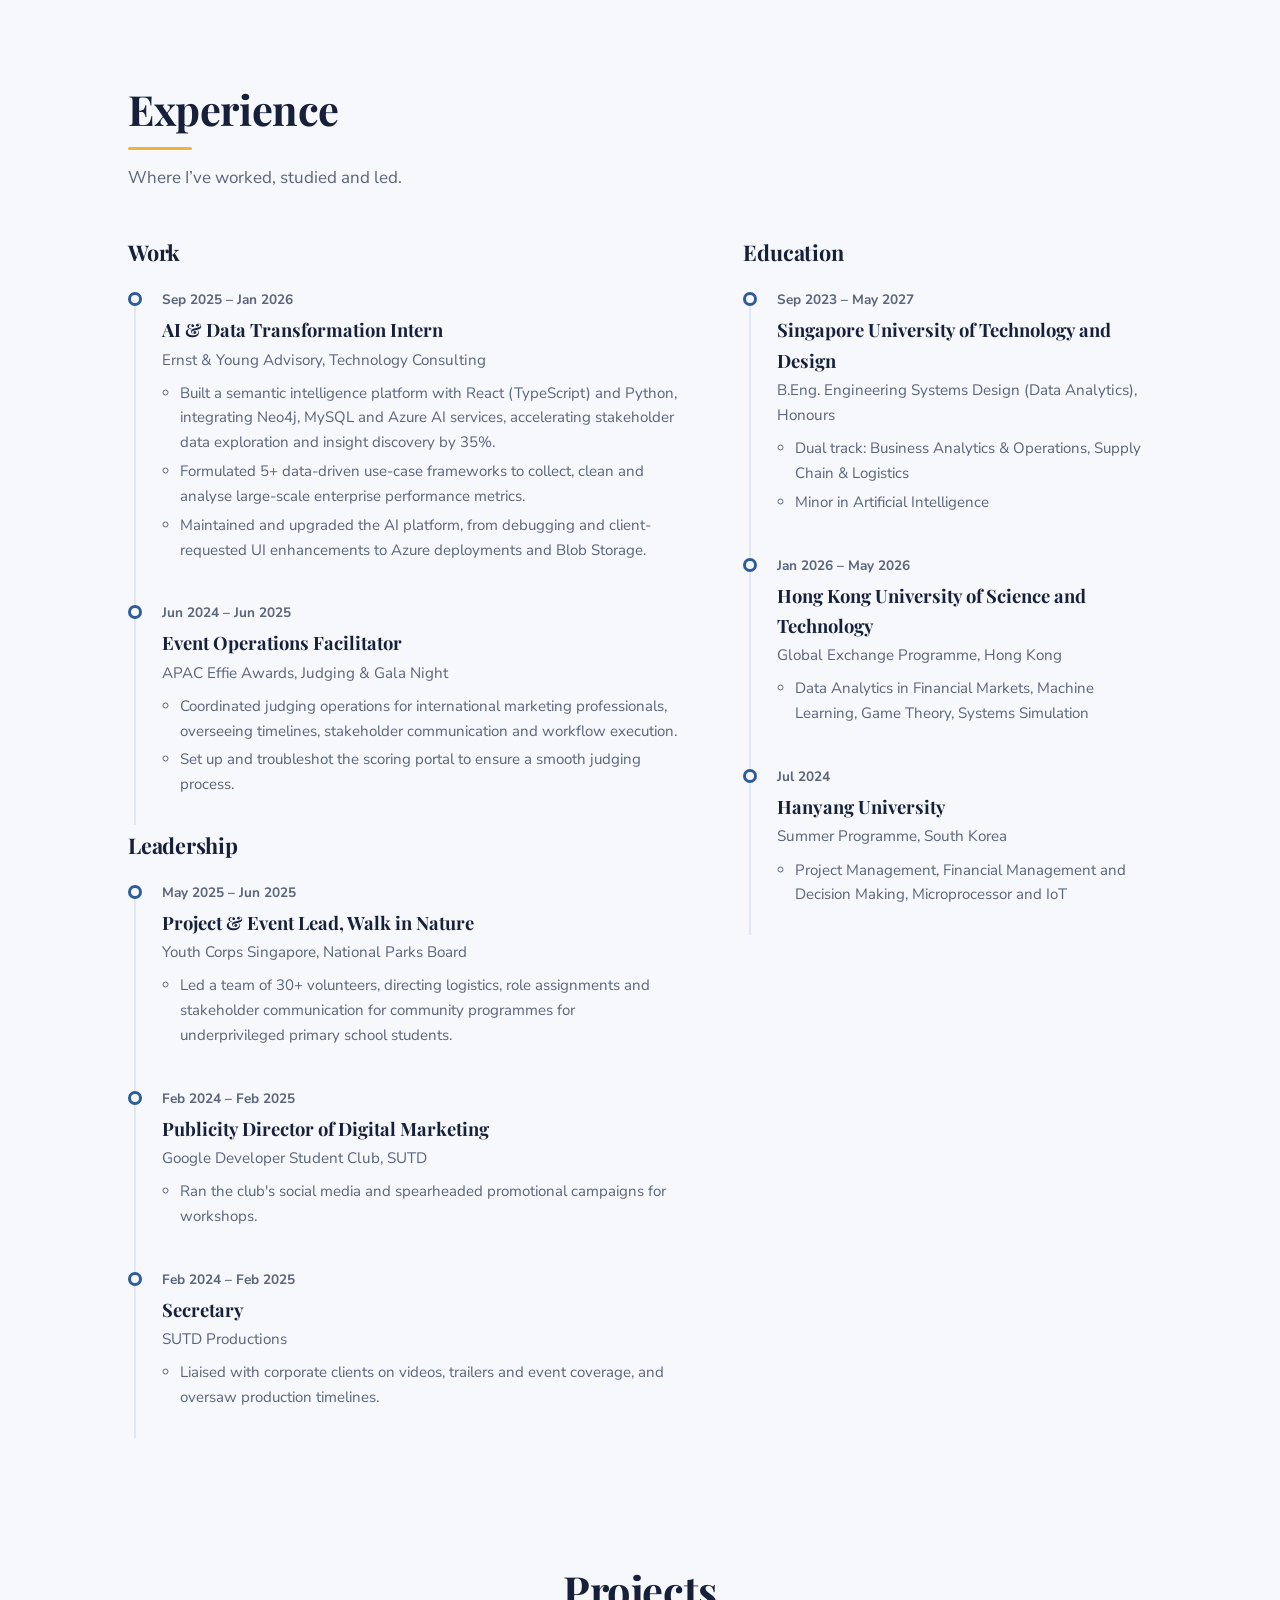
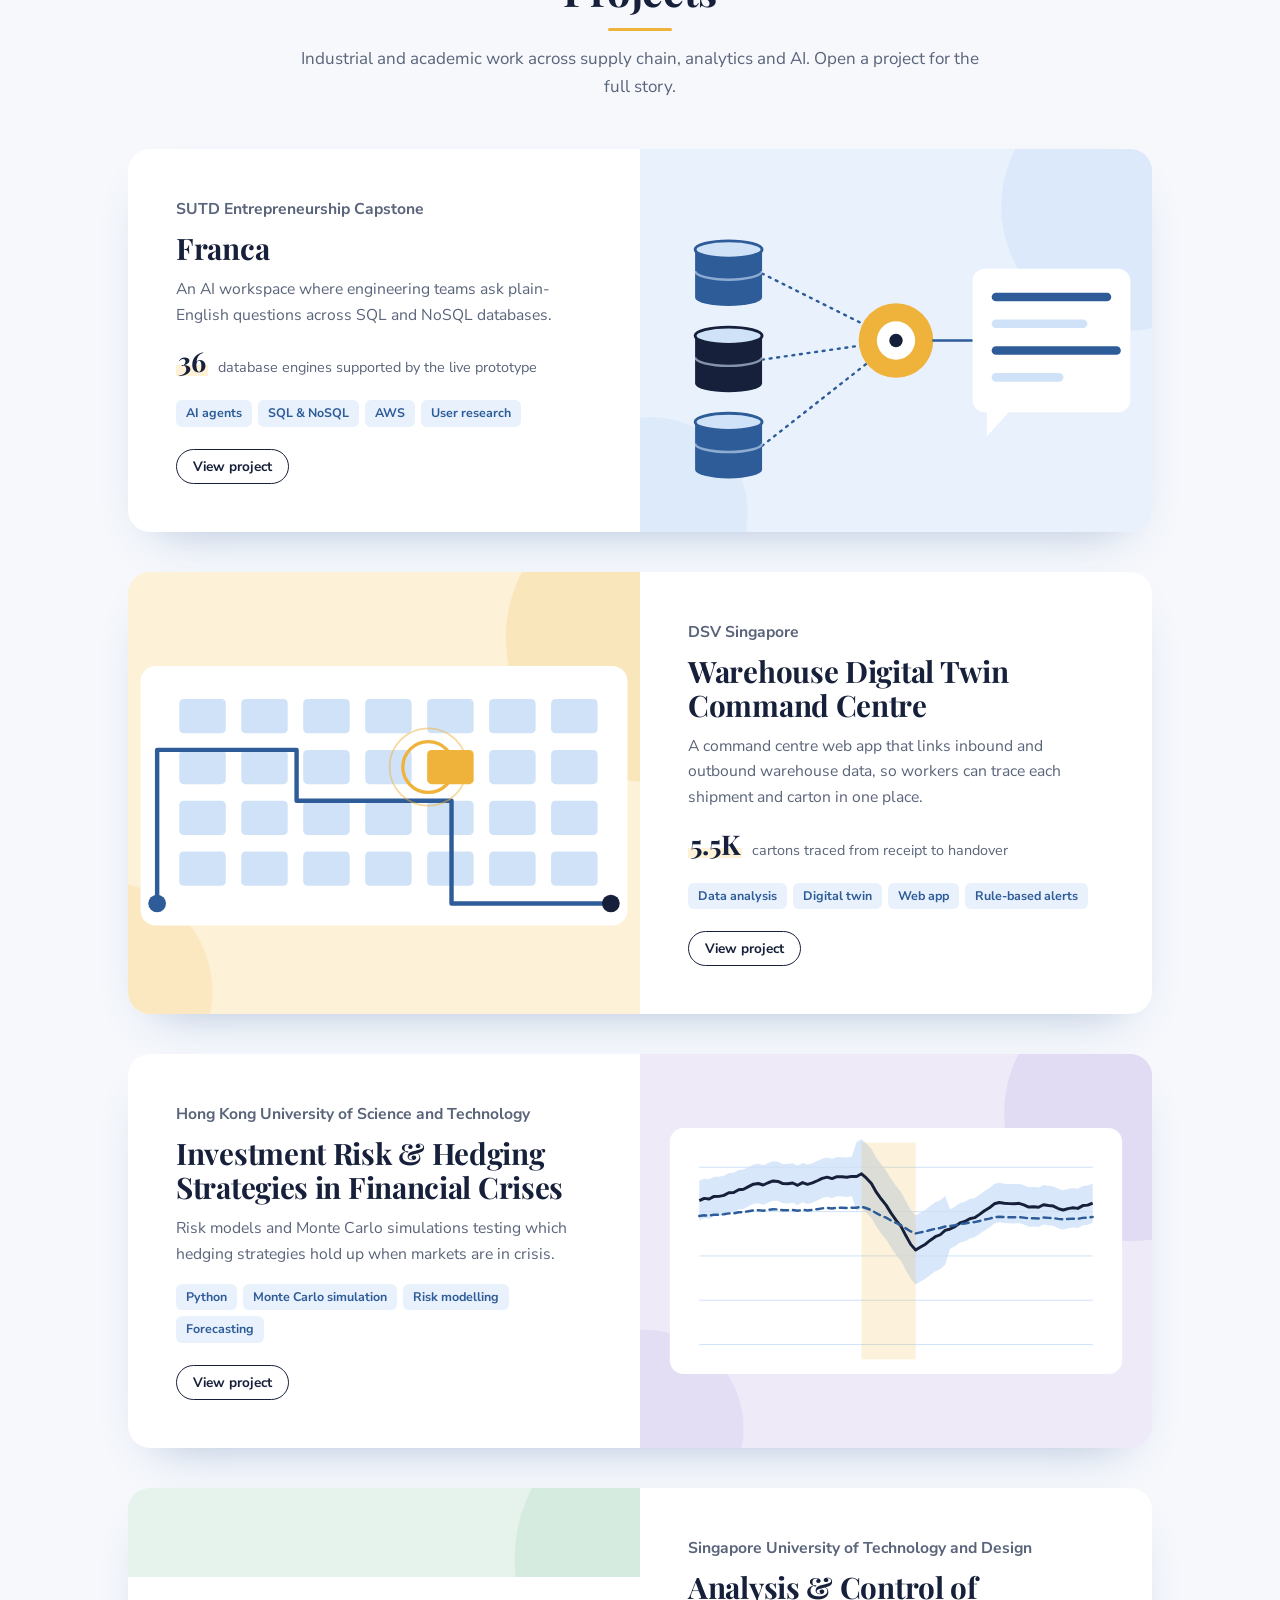
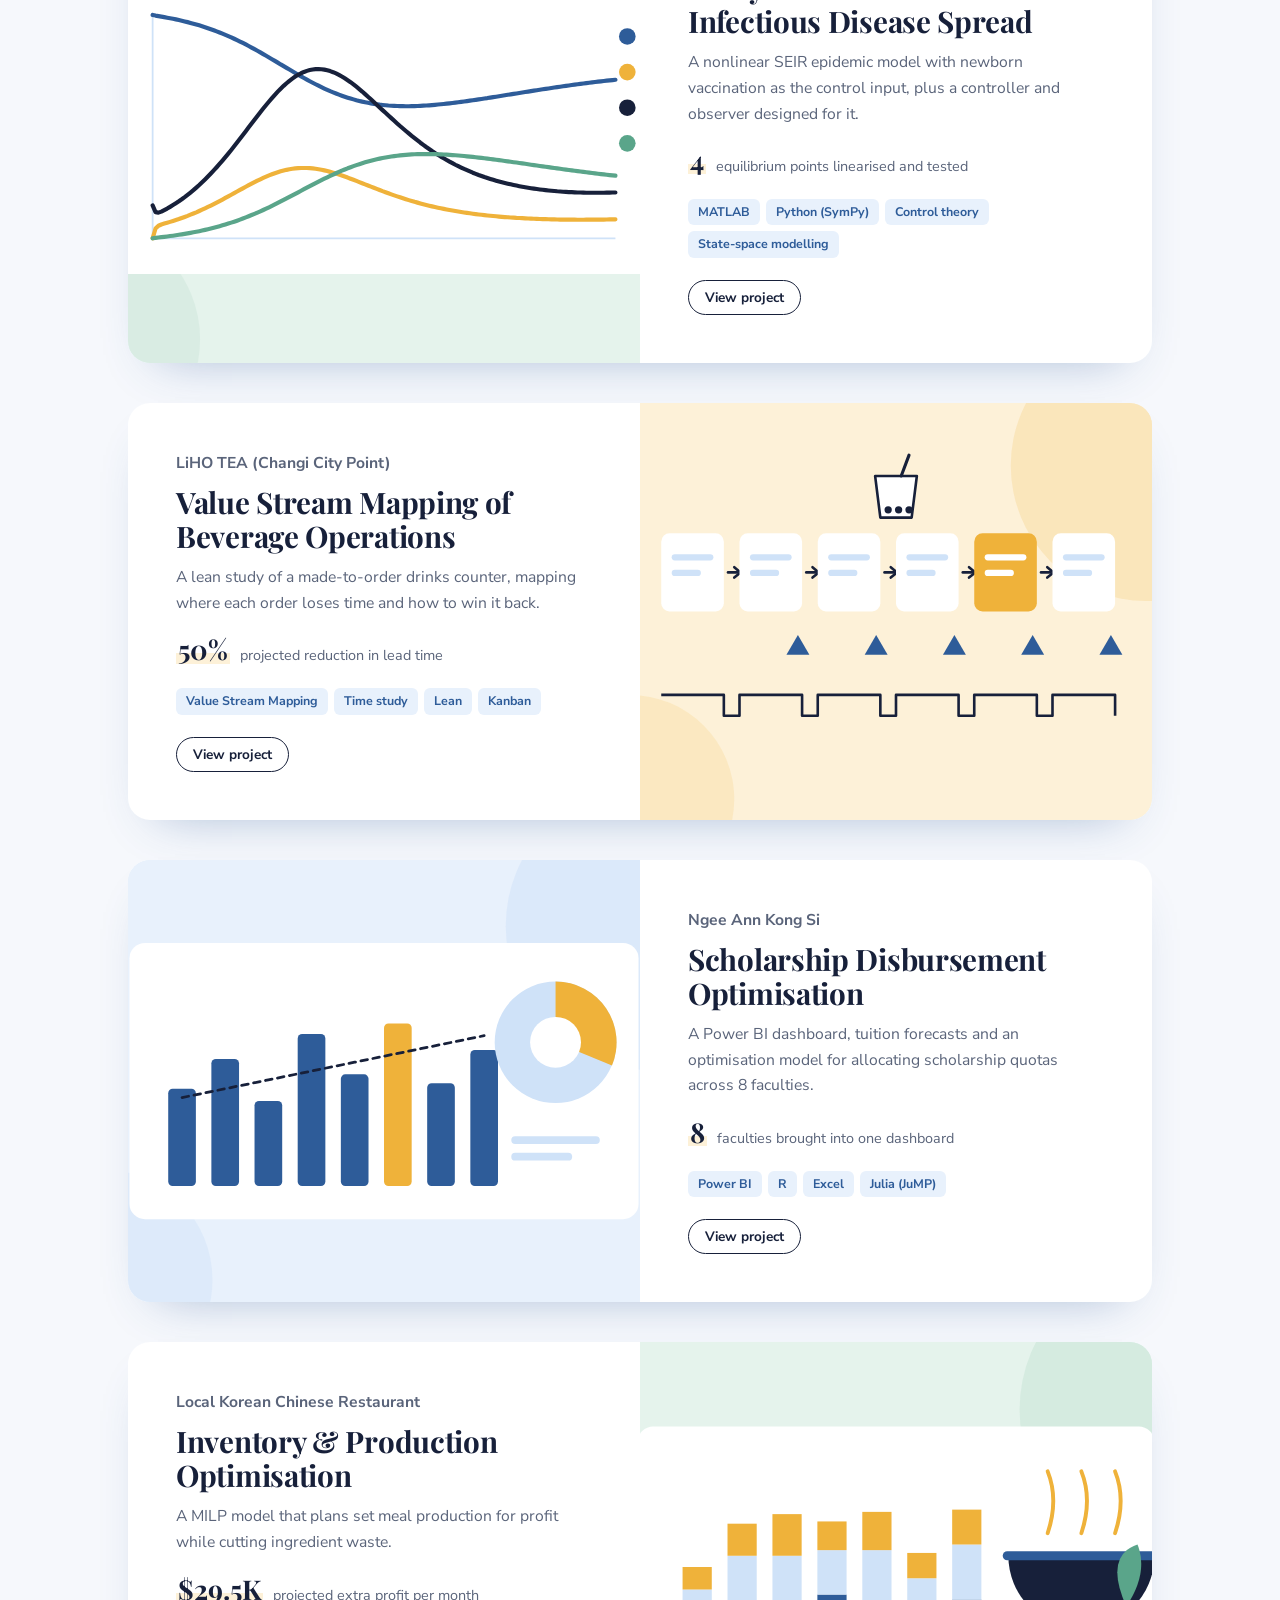
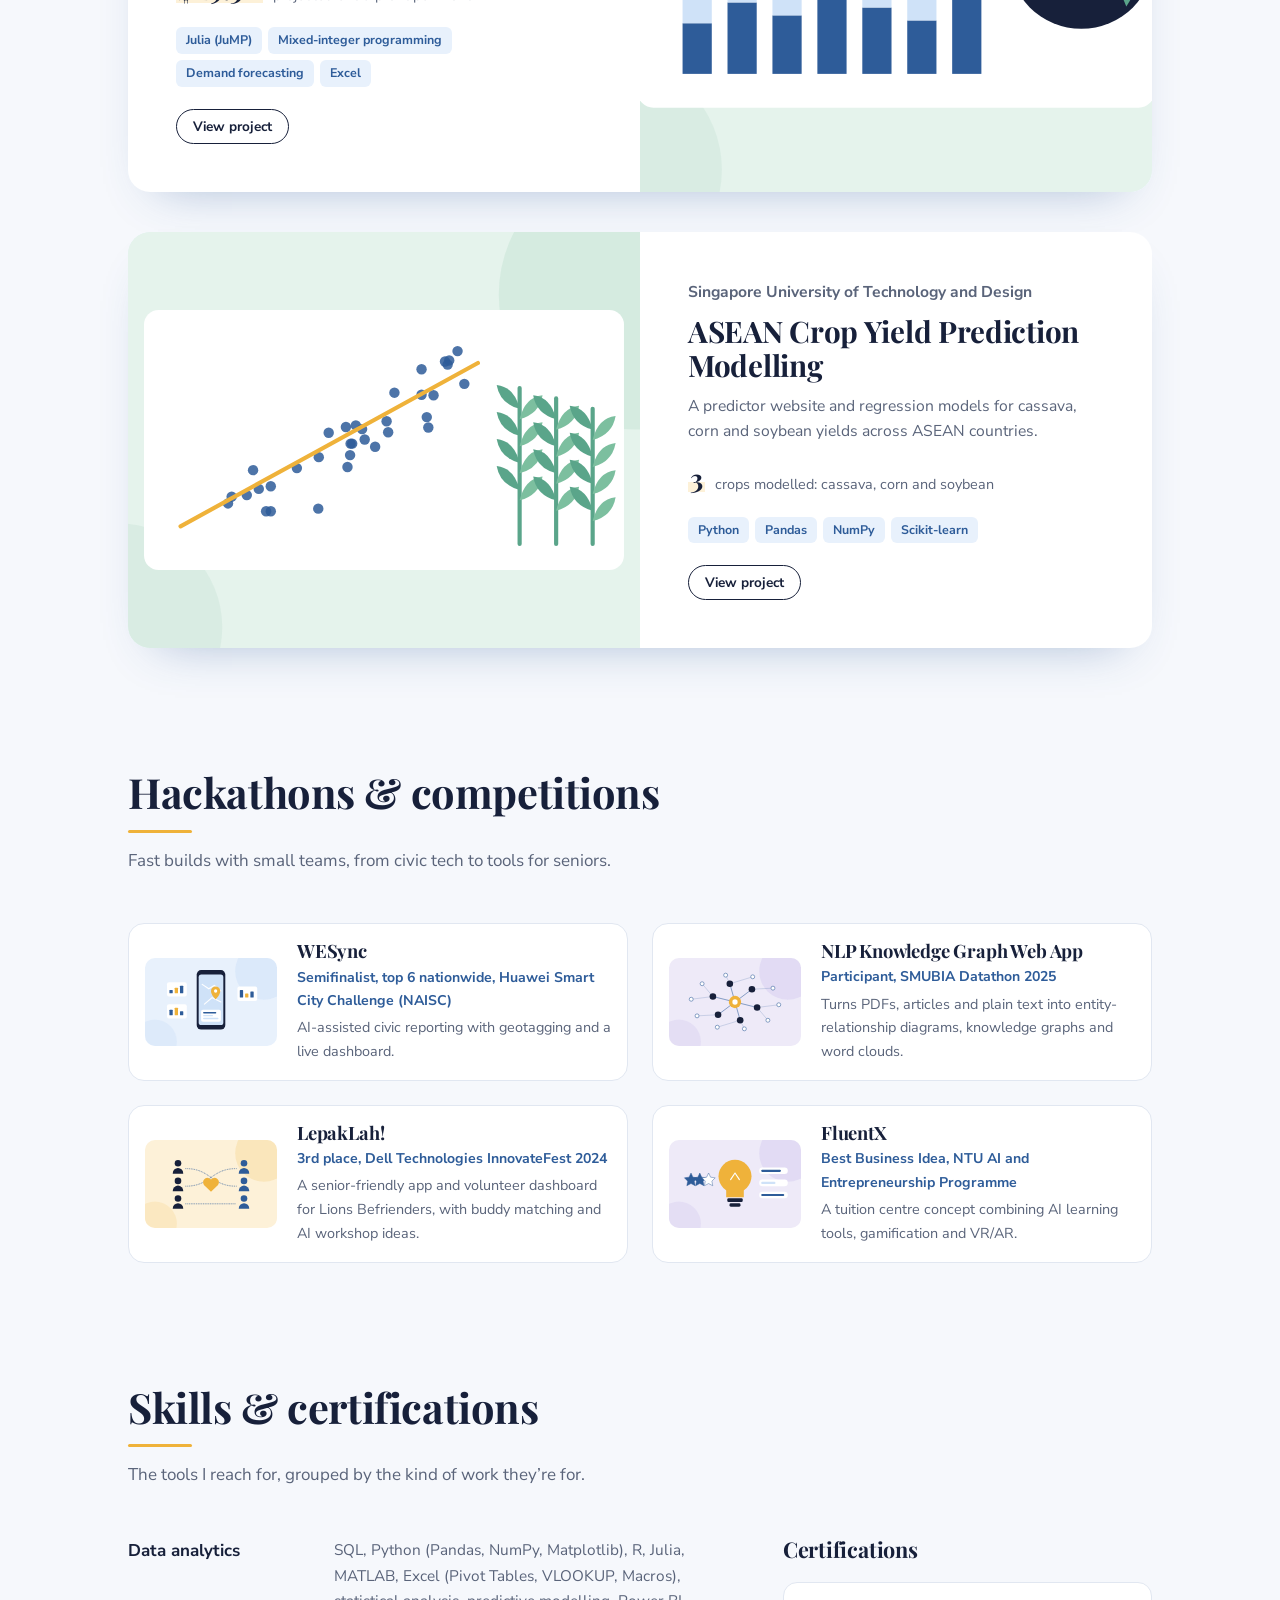
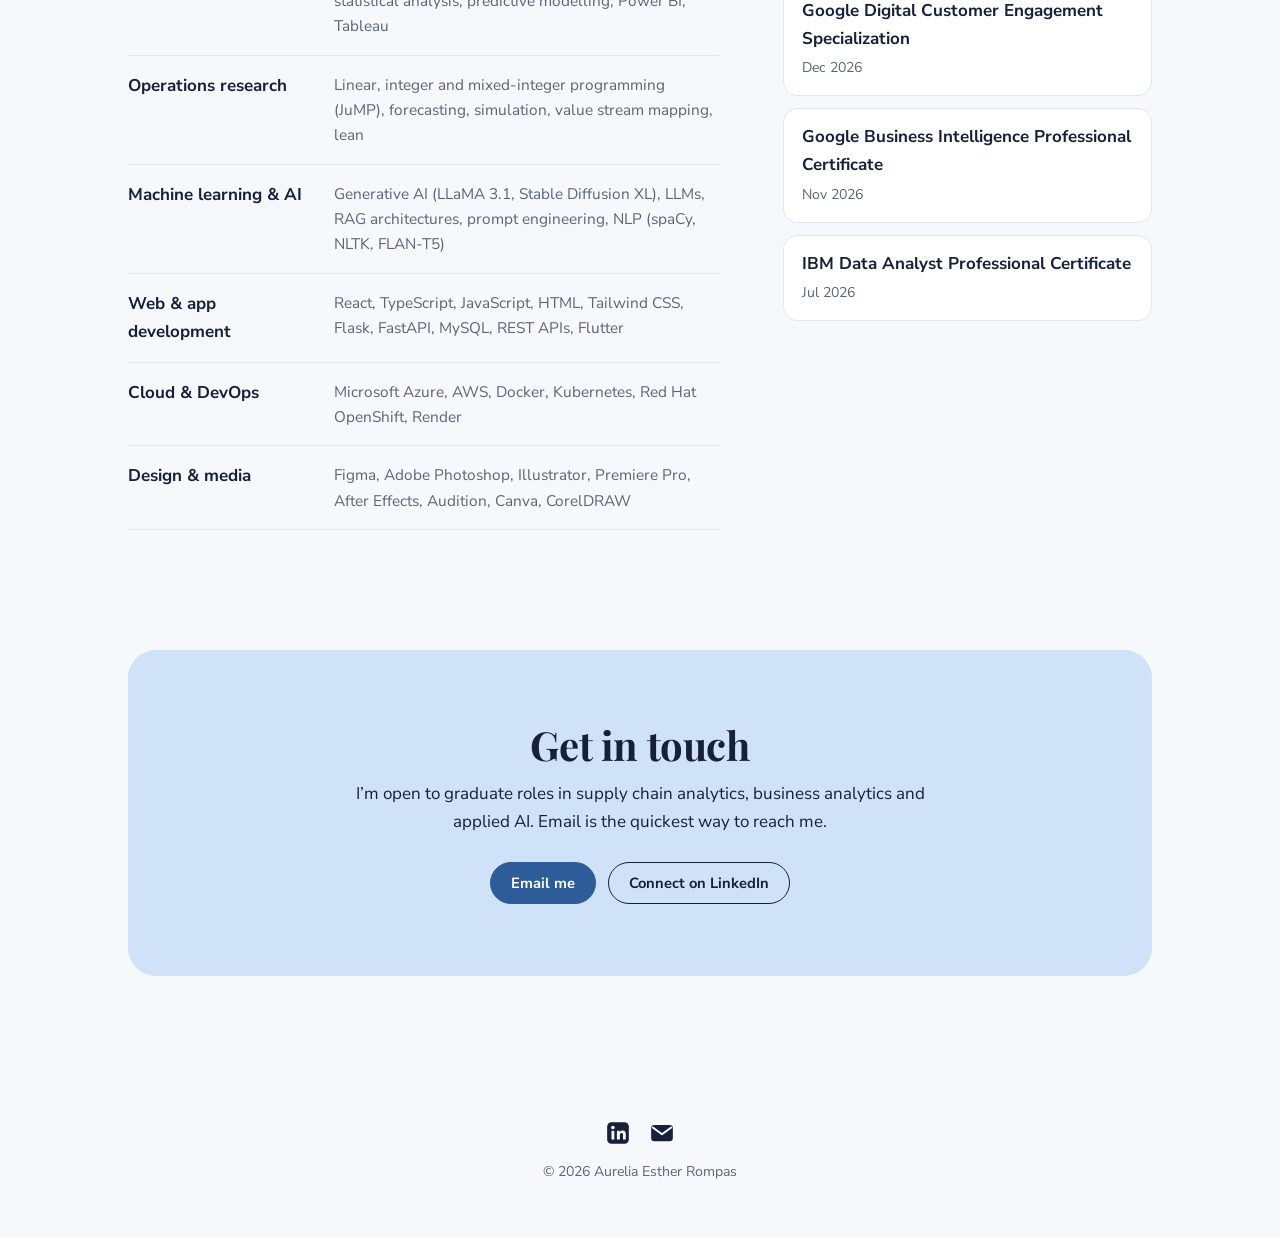
==== commit 9fa45ad2: "removed cgpa section since it is in the resume" ====
--- a/index.html
+++ b/index.html
@@ -89,7 +89,6 @@
           <dl class="about-facts">
             <div><dt>Degree</dt><dd>B.Eng. Engineering Systems Design (Data Analytics), Honours</dd></div>
             <div><dt>Graduating</dt><dd>May 2027</dd></div>
-            <div><dt>CGPA</dt><dd>4.00 / 5.00</dd></div>
             <div><dt>Based in</dt><dd>Singapore</dd></div>
           </dl>
         </div>
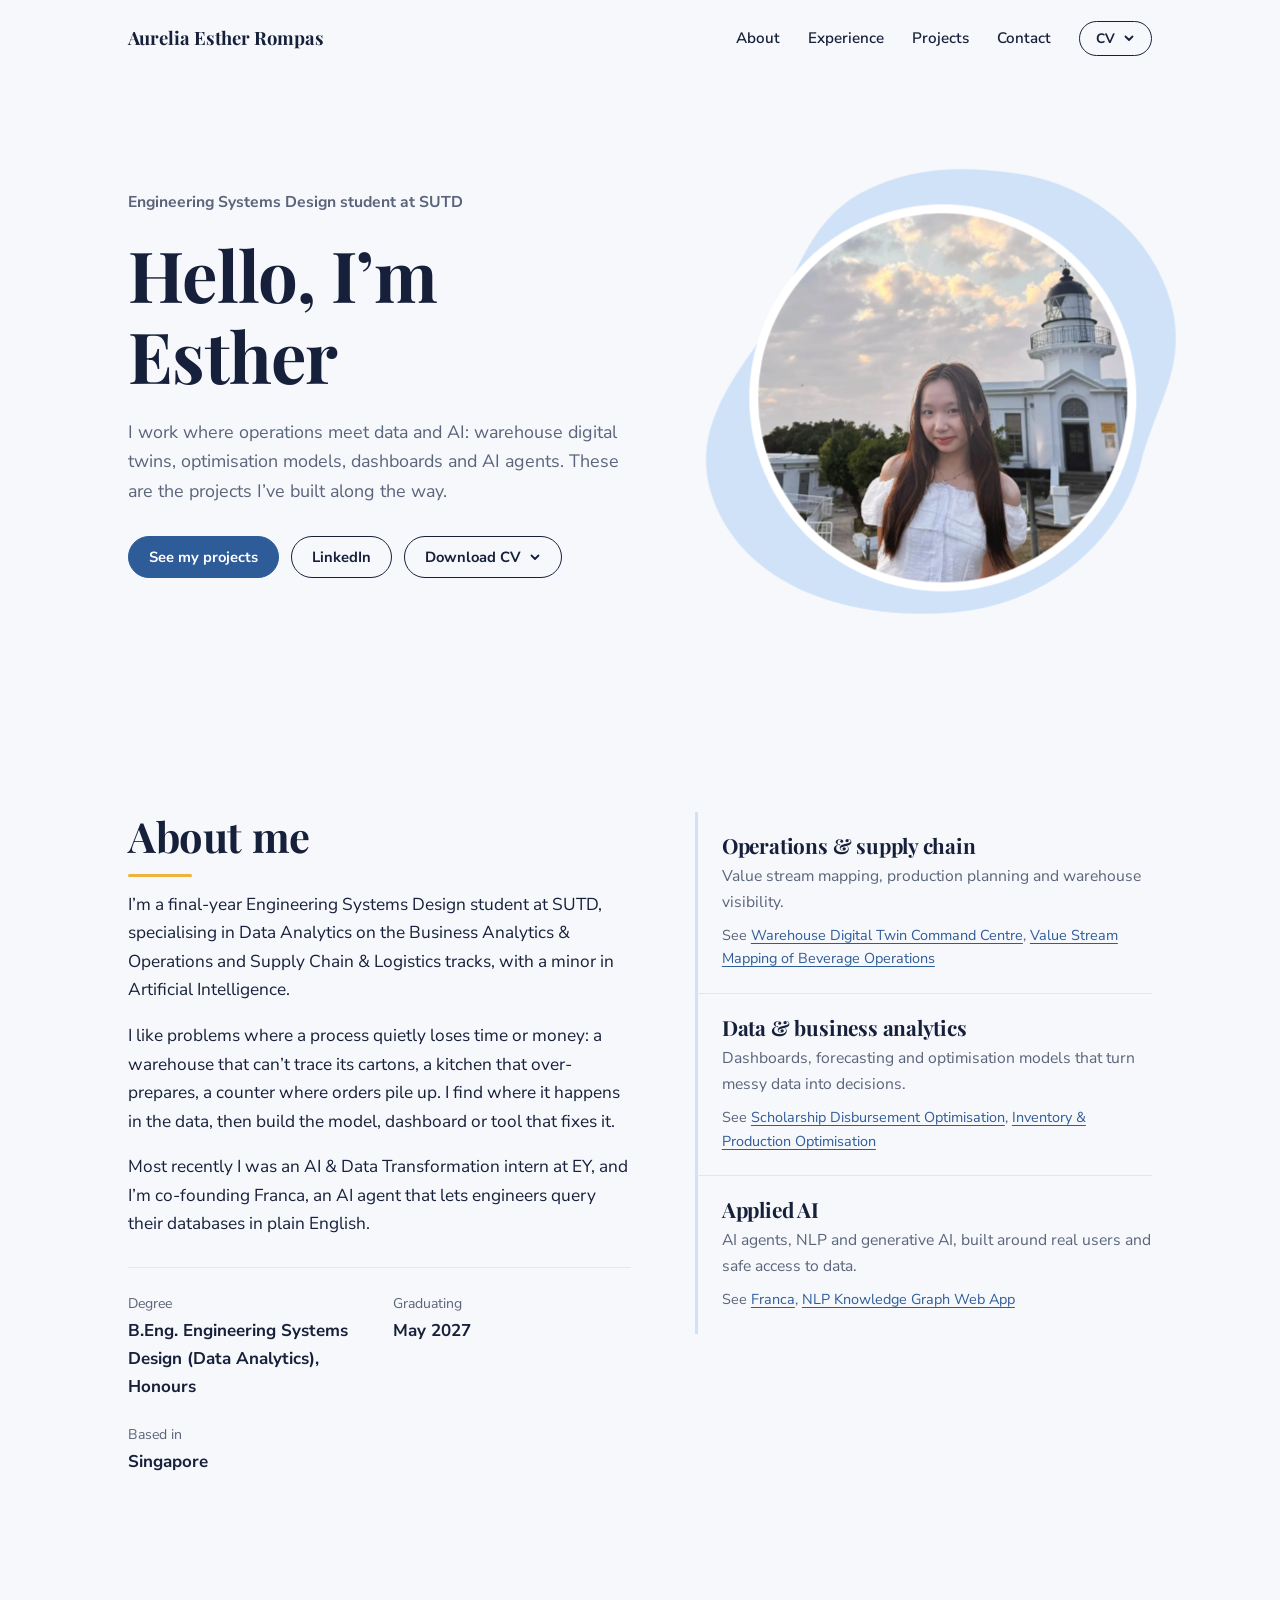
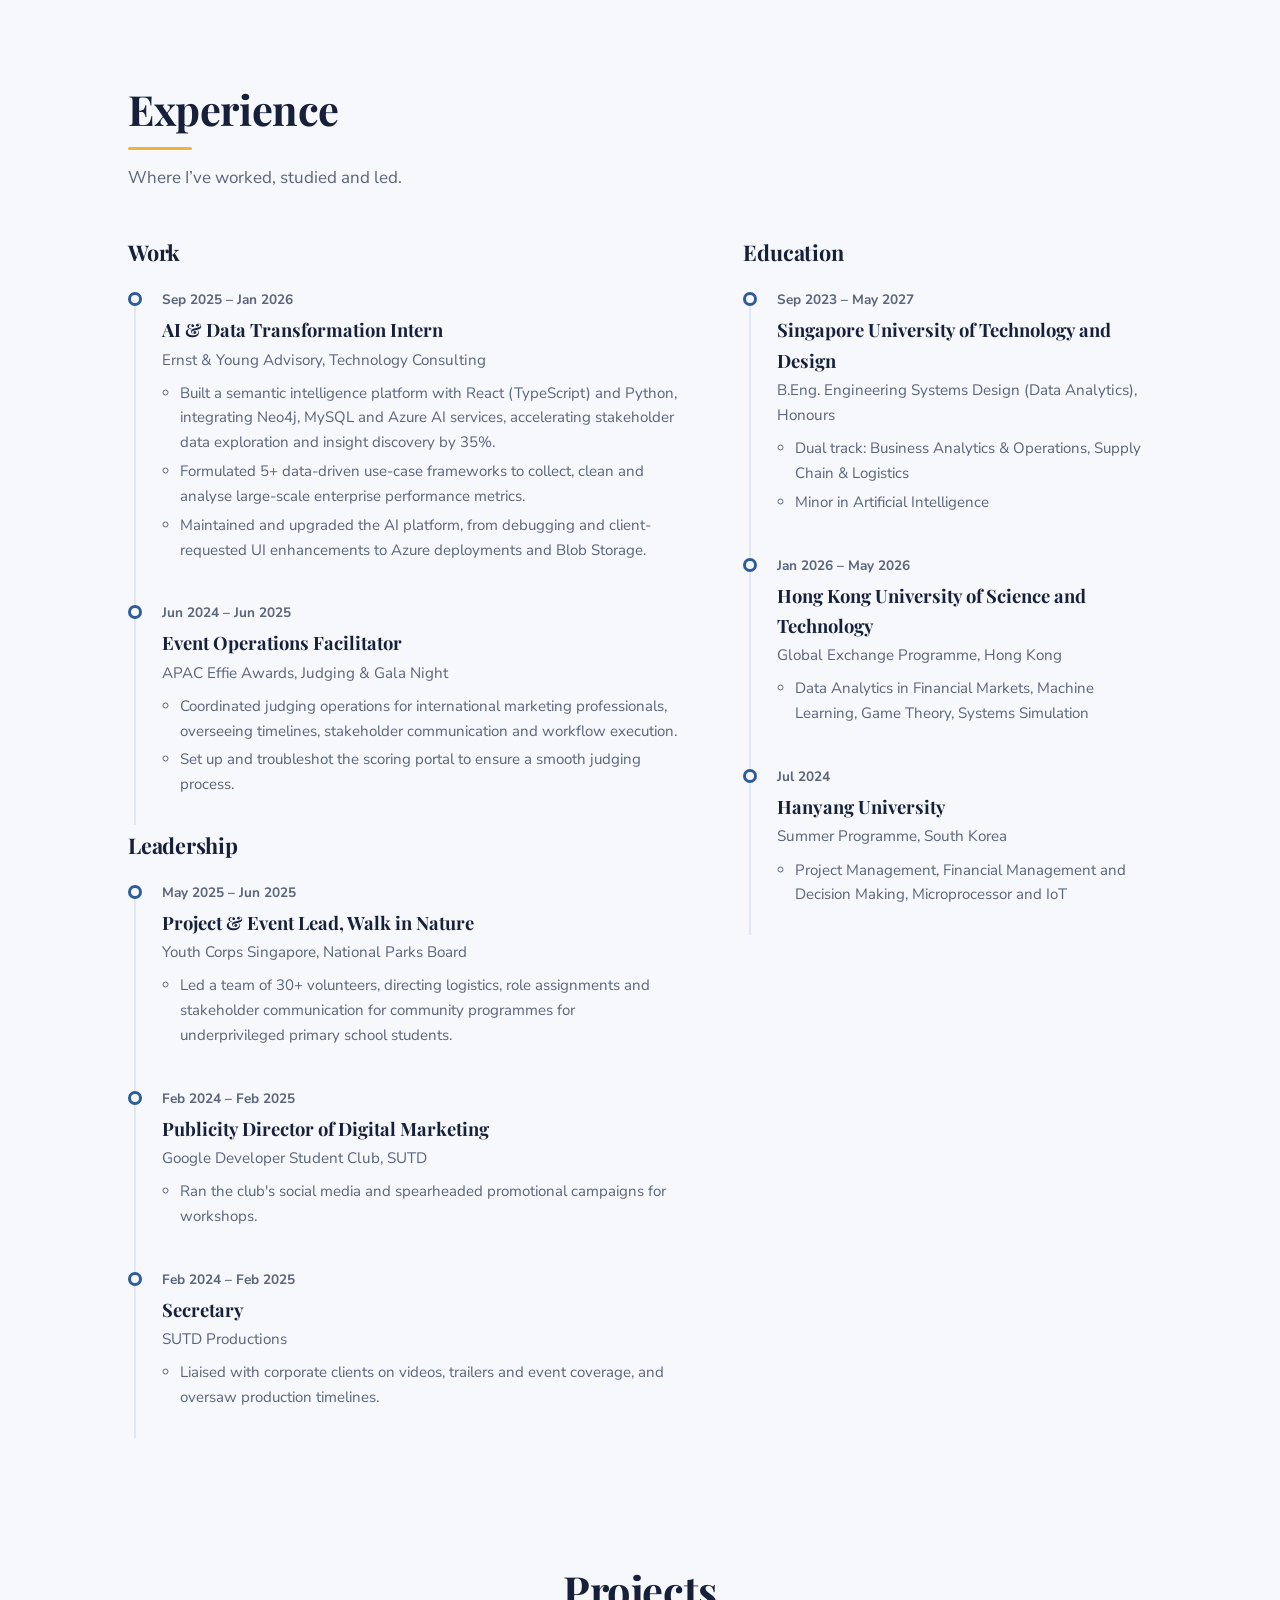
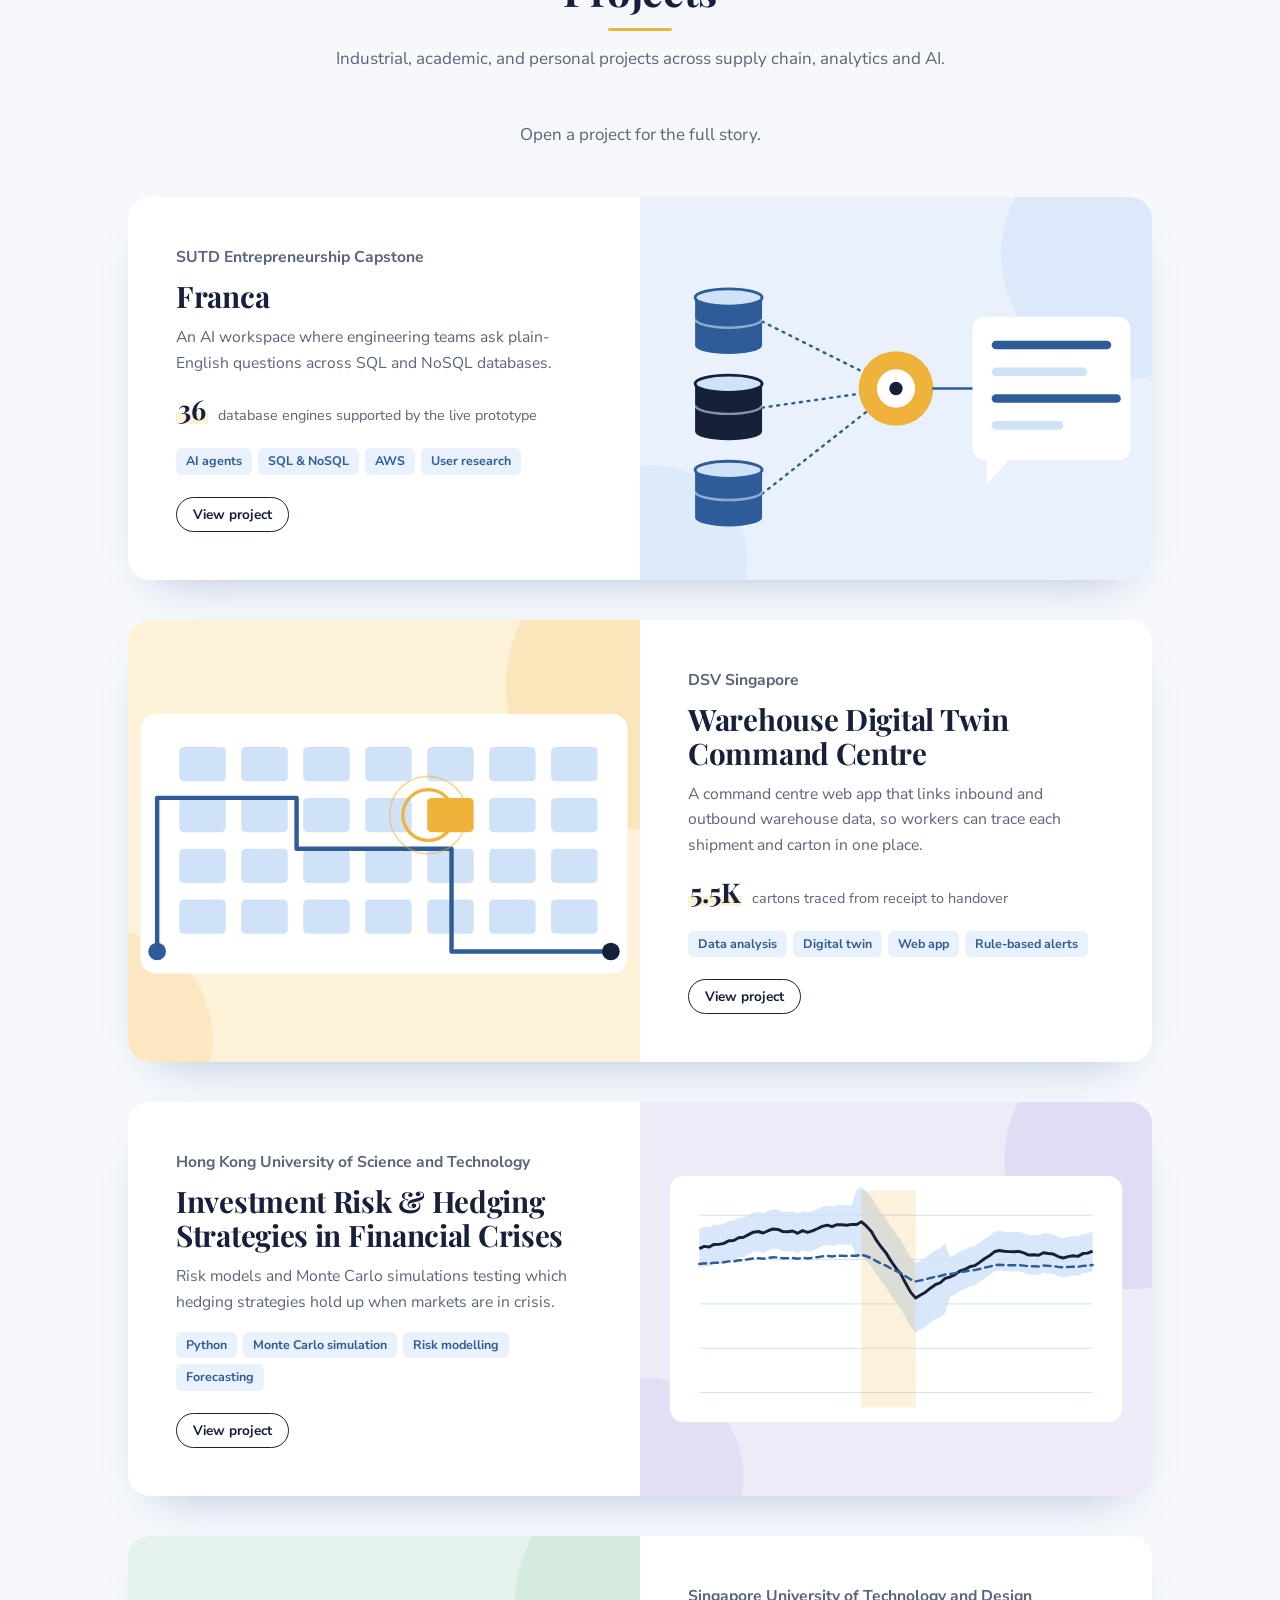
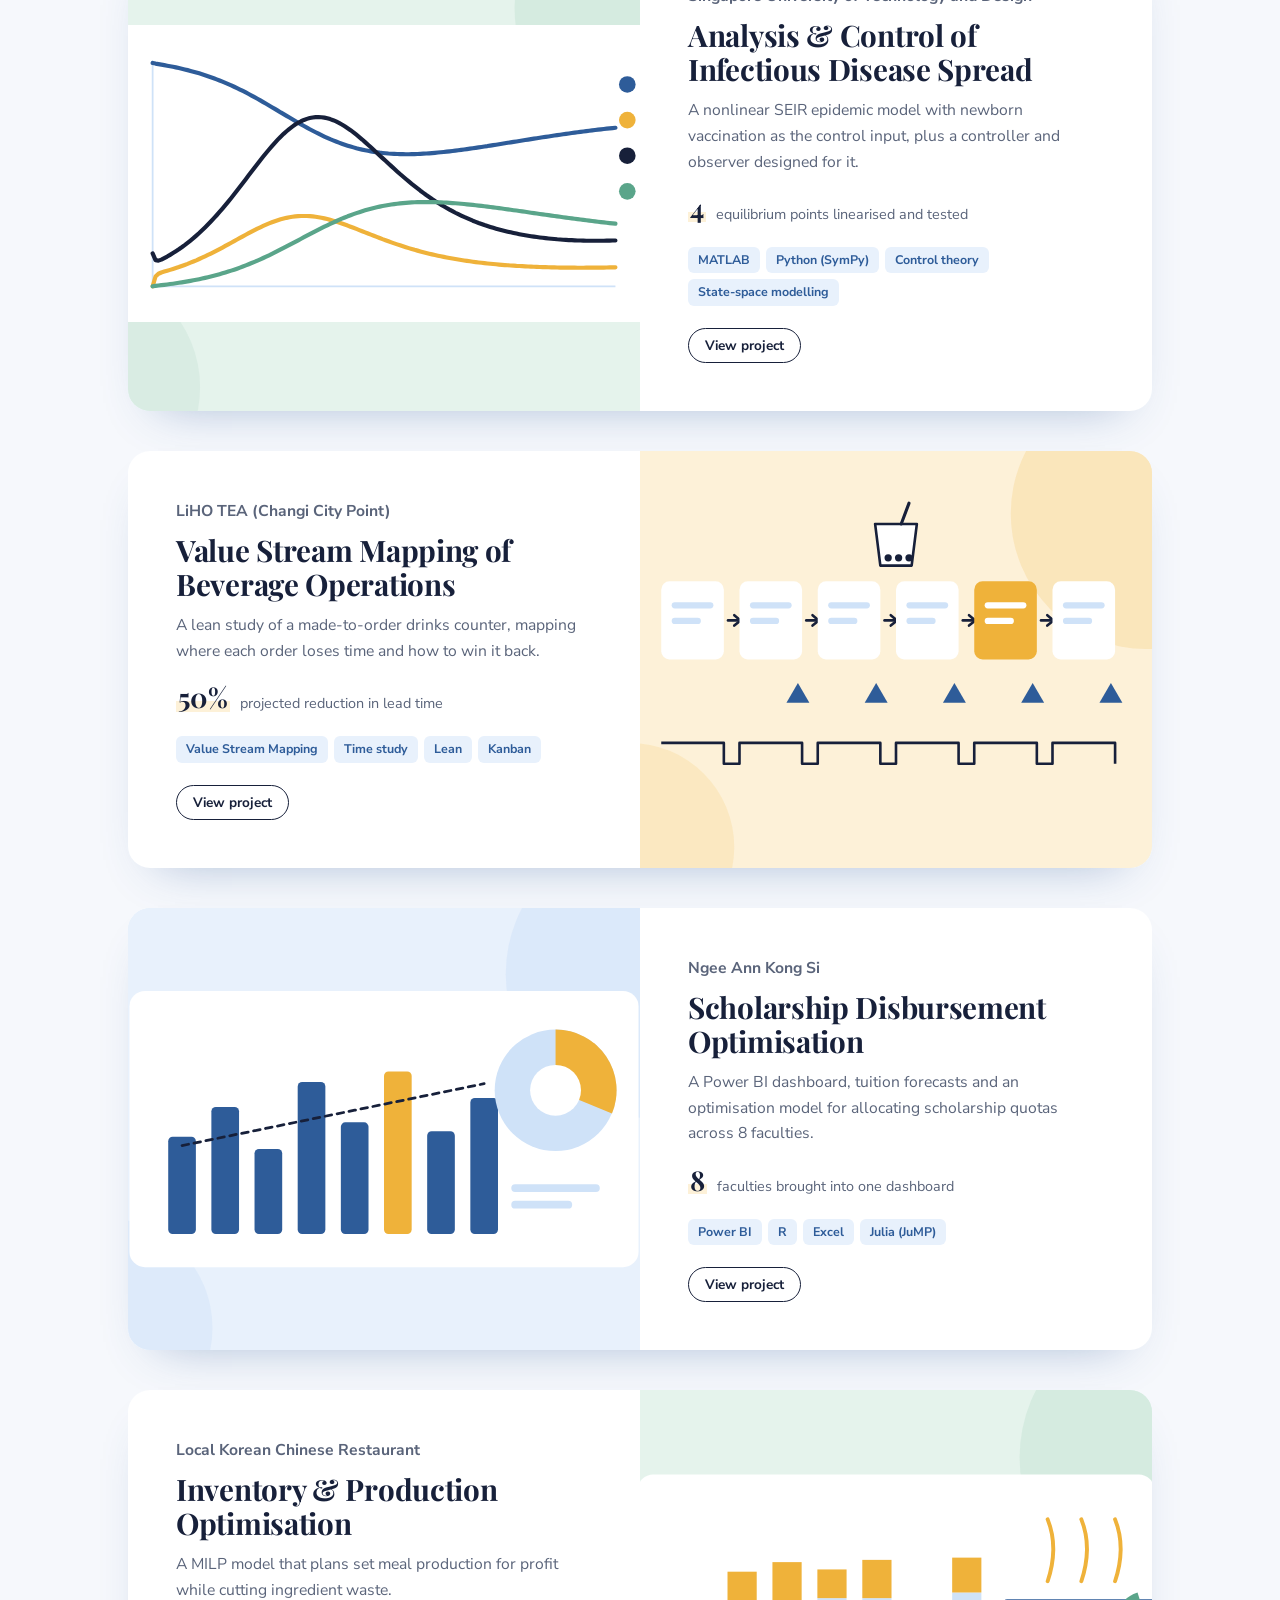
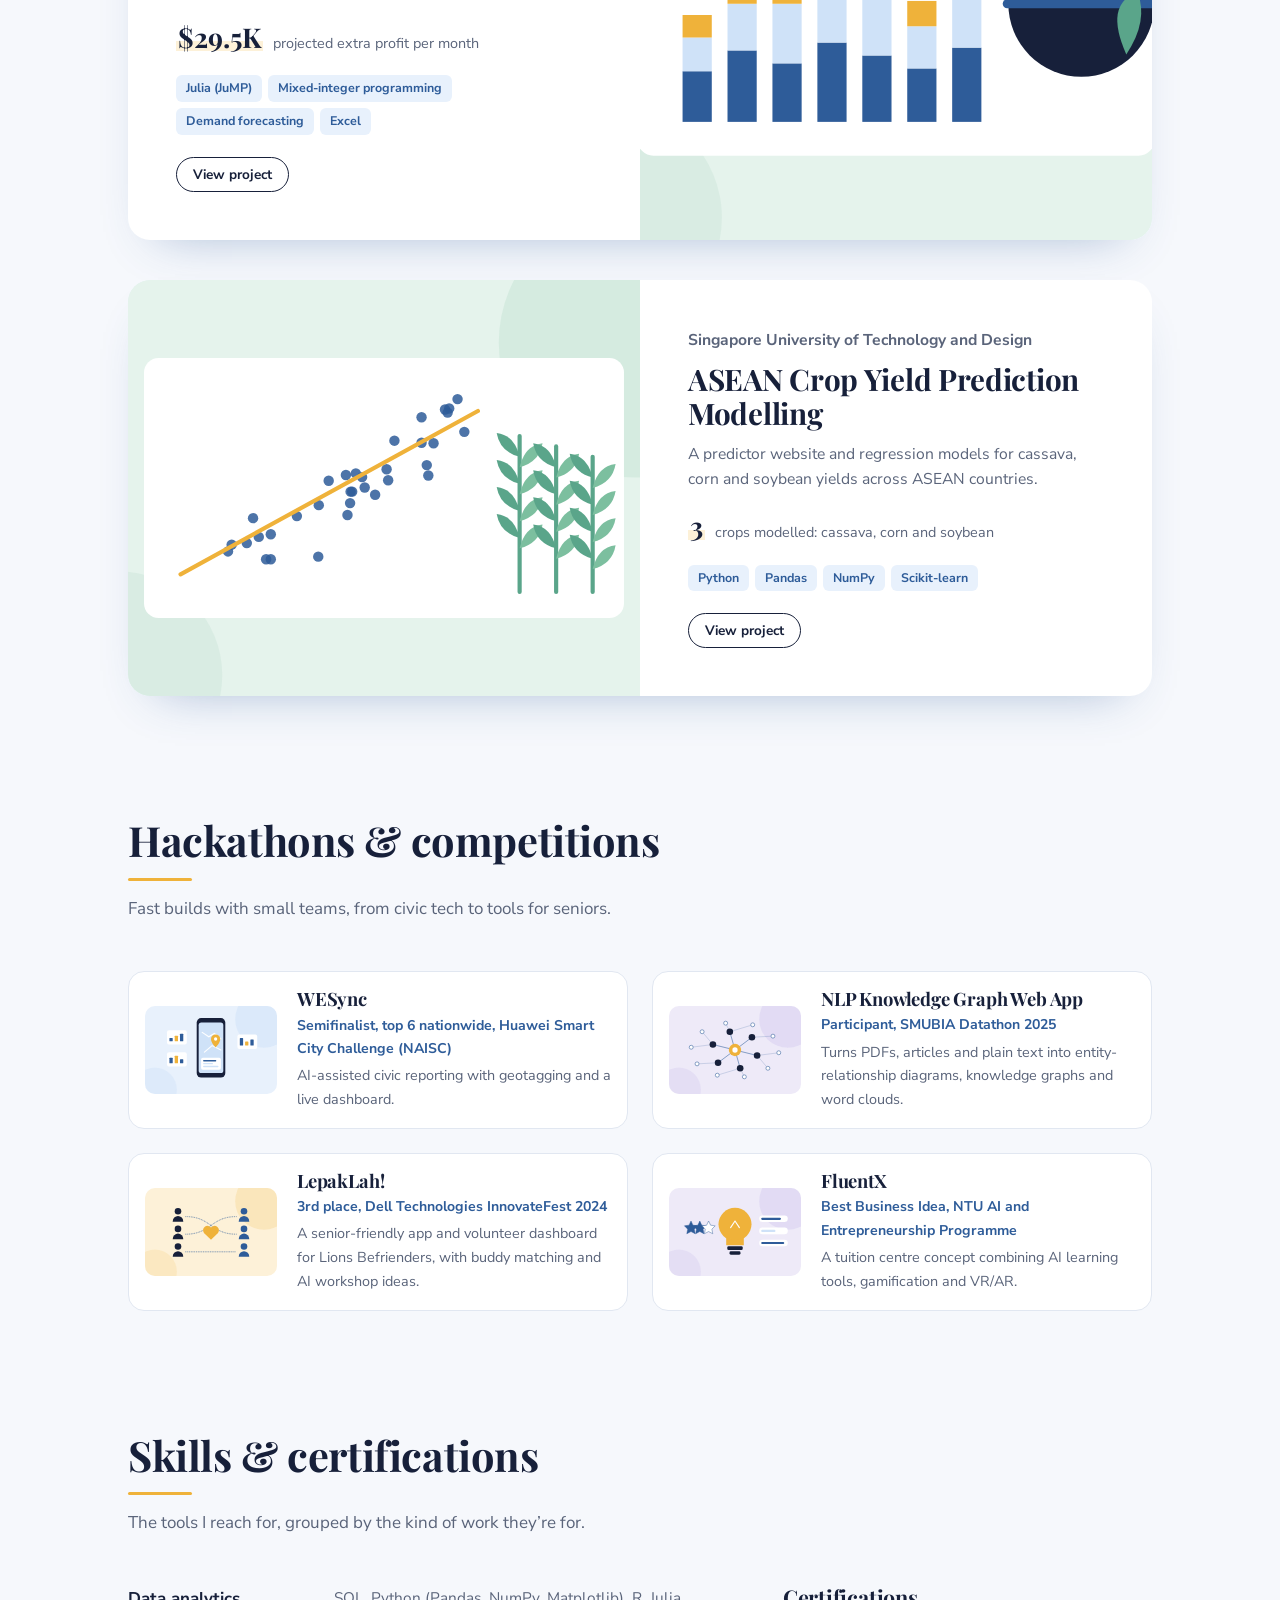
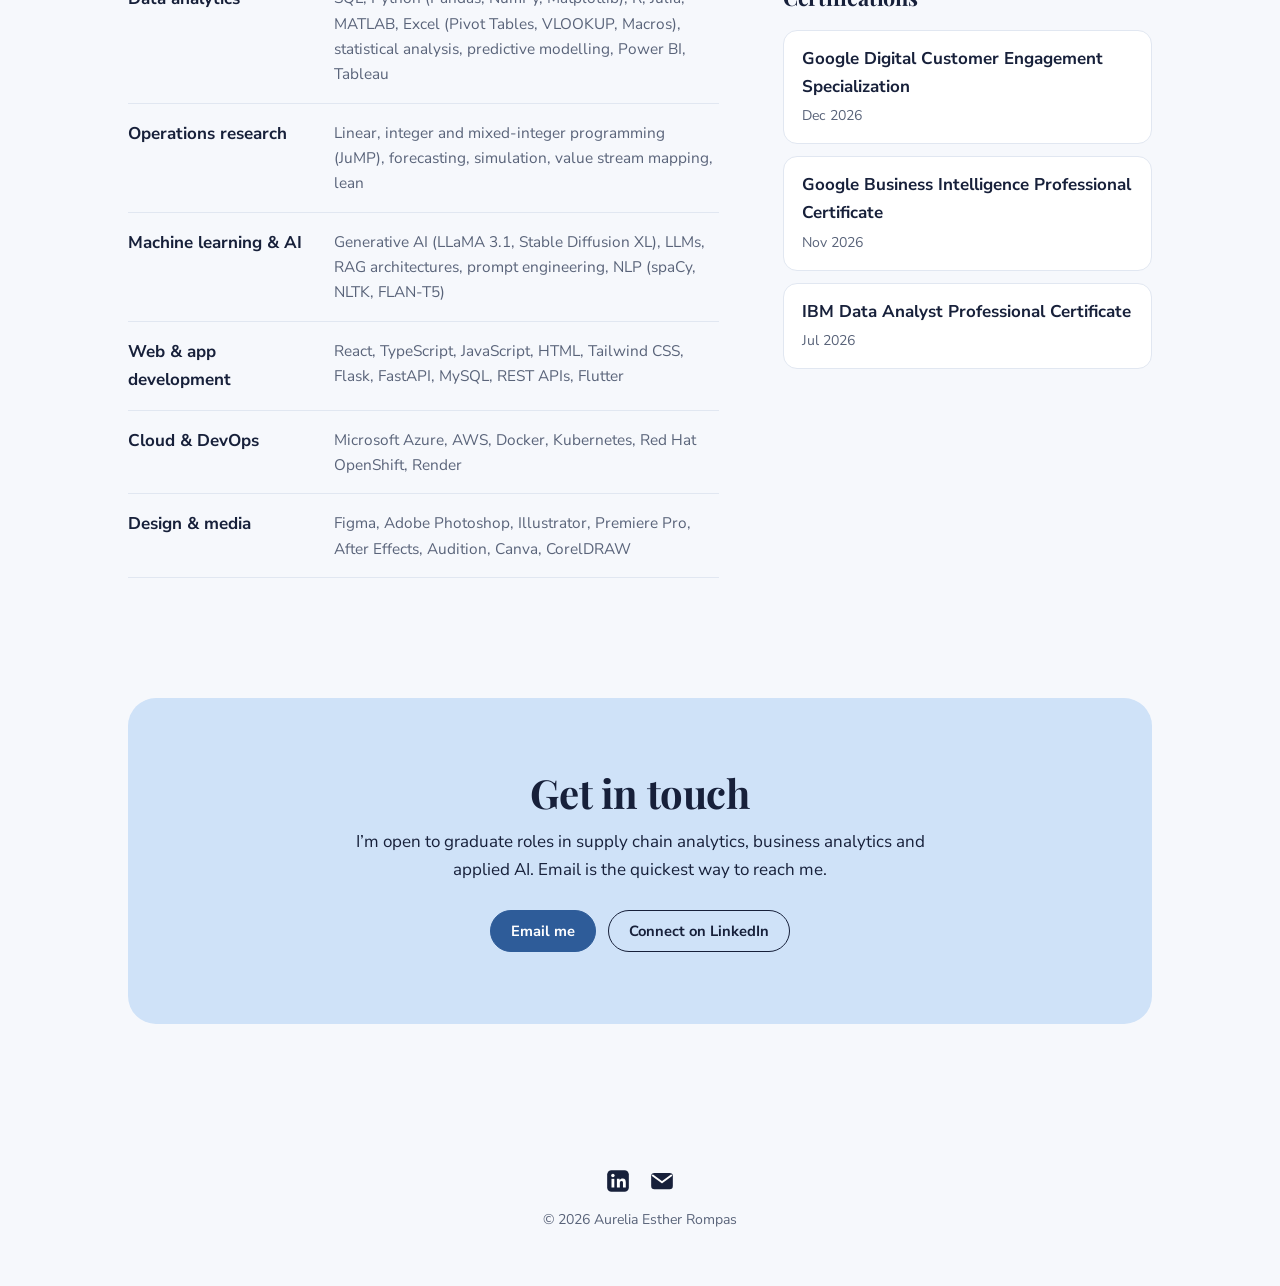
==== commit 0005f6f6: "fluentx project update" ====
--- a/index.html
+++ b/index.html
@@ -187,7 +187,8 @@
     <section class="section section-tight" id="projects" aria-labelledby="projects-title">
       <div class="wrap">
         <h2 class="section-title centered" id="projects-title">Projects</h2>
-        <p class="section-intro centered">Industrial and academic work across supply chain, analytics and AI. Open a project for the full story.</p>
+        <p class="section-intro centered">Industrial, academic, and personal projects across supply chain, analytics and AI.</p>
+        <p class="section-intro centered">Open a project for the full story.</p>
         <div class="project-list">
         <article class="project-card">
           <div class="project-body">
